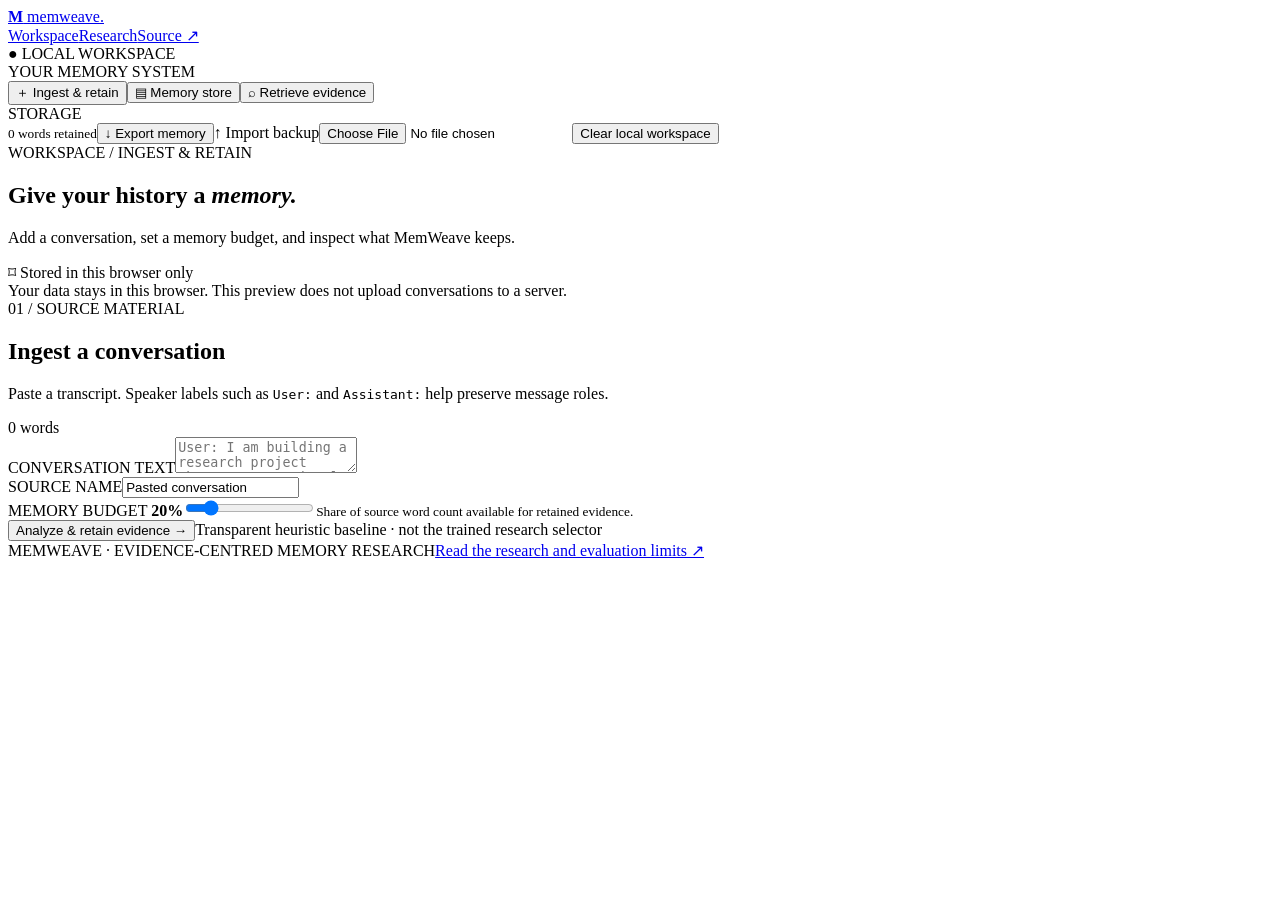
==== index.html @ 221408f8 "Publish MemWeave workspace at Pages repository root" ====
<!doctype html>
<html lang="en"><head><meta charset="utf-8"><meta name="viewport" content="width=device-width,initial-scale=1">
<meta name="theme-color" content="#090d18"><meta name="description" content="MemWeave — an evidence-centred conversational memory workspace.">
<title>MemWeave — Memory workspace</title><link rel="preconnect" href="https://fonts.googleapis.com"><link rel="preconnect" href="https://fonts.gstatic.com" crossorigin><link href="https://fonts.googleapis.com/css2?family=DM+Mono:wght@400;500&family=Manrope:wght@400;500;600;700;800&display=swap" rel="stylesheet"><link rel="stylesheet" href="./styles.css"></head>
<body class="workspace-page">
<header class="top"><a class="brand" href="./"><b>M</b> memweave<span>.</span></a><nav><a class="active" href="./">Workspace</a><a href="./research.html">Research</a><a href="https://github.com/tishaaaaaaaaa5-sketch/memweavee" target="_blank" rel="noreferrer">Source ↗</a></nav><span class="local-pill">● LOCAL WORKSPACE</span></header>
<main class="app-shell">
<aside class="app-sidebar"><div class="side-kicker">YOUR MEMORY SYSTEM</div><button class="side-tab active" data-view="ingest">＋ <span>Ingest & retain</span></button><button class="side-tab" data-view="memory">▤ <span>Memory store</span></button><button class="side-tab" data-view="retrieve">⌕ <span>Retrieve evidence</span></button><div class="side-bottom"><div class="side-kicker">STORAGE</div><div class="storage-meter"><div id="storage-fill"></div></div><small id="storage-label">0 words retained</small><button id="export-btn" class="side-action">↓ Export memory</button><label class="side-action import-label">↑ Import backup<input id="import-file" type="file" accept="application/json"></label><button id="clear-btn" class="side-action danger">Clear local workspace</button></div></aside>
<section class="app-main"><div class="app-heading"><div><div class="crumb" id="crumb">WORKSPACE / INGEST & RETAIN</div><h1 id="view-title">Give your history a <em>memory.</em></h1><p id="view-subtitle">Add a conversation, set a memory budget, and inspect what MemWeave keeps.</p></div><span class="privacy-tag">⌑ Stored in this browser only</span></div>
<div id="notice" class="notice" role="status">Your data stays in this browser. This preview does not upload conversations to a server.</div>
<section id="view-ingest" class="view">
<div class="panel ingest-panel"><div class="panel-title"><div><span class="step-label">01 / SOURCE MATERIAL</span><h2>Ingest a conversation</h2><p>Paste a transcript. Speaker labels such as <code>User:</code> and <code>Assistant:</code> help preserve message roles.</p></div><span class="count-chip" id="input-count">0 words</span></div>
<label class="field-label" for="conversation">CONVERSATION TEXT</label><textarea id="conversation" class="big-input" placeholder="User: I am building a research project about conversational memory.&#10;Assistant: We can retain key evidence under a fixed budget...&#10;User: Please remember that I prefer reproducible experiments."></textarea>
<div class="form-grid"><div><label class="field-label" for="source-name">SOURCE NAME</label><input id="source-name" class="text-input" value="Pasted conversation" maxlength="100"></div><div><label class="field-label" for="budget">MEMORY BUDGET <b id="budget-value">20%</b></label><input id="budget" type="range" min="5" max="100" step="5" value="20"><small class="field-hint">Share of source word count available for retained evidence.</small></div></div>
<div class="panel-actions"><button id="analyze-btn" class="btn primary">Analyze & retain evidence →</button><span class="muted-hint">Transparent heuristic baseline · not the trained research selector</span></div></div>
<div id="retention-result" class="panel result-panel" hidden><div class="panel-title"><div><span class="step-label">02 / RETENTION AUDIT</span><h2>What made it into memory?</h2><p>Review the selected evidence and why each item received its score.</p></div><span class="count-chip" id="retained-count"></span></div><div class="retention-summary" id="retention-summary"></div><div id="retained-items" class="evidence-list"></div><div class="panel-actions"><button id="save-btn" class="btn primary">Save to memory store</button><button id="discard-btn" class="btn secondary">Discard analysis</button></div></div>
</section>
<section id="view-memory" class="view" hidden><div class="panel"><div class="panel-title"><div><span class="step-label">MEMORY STORE</span><h2>Retained evidence</h2><p>Inspect, filter, and remove memory items stored in this browser.</p></div><span class="count-chip" id="memory-count">0 items</span></div><input id="memory-filter" class="text-input filter-input" placeholder="Filter memories by keyword…"><div id="memory-list" class="evidence-list"><div class="empty">No memories saved yet. Start by ingesting a conversation.</div></div></div></section>
<section id="view-retrieve" class="view" hidden><div class="panel"><div class="panel-title"><div><span class="step-label">RETRIEVAL / EVIDENCE SEARCH</span><h2>Ask your memory</h2><p>Search retained evidence and inspect the source snippets that match.</p></div><span class="count-chip">LEXICAL BASELINE</span></div><form id="search-form" class="search-row"><input id="query" class="text-input" placeholder="e.g. What reproducibility preferences did I mention?" required><button class="btn primary">Retrieve →</button></form><div id="retrieval-meta" class="retrieval-meta"></div><div id="matches" class="evidence-list"><div class="empty">Enter a question to retrieve relevant evidence from your saved memory.</div></div><p class="method-note">Scores represent query-term coverage with a small exact-phrase bonus. They are not calibrated confidence or answer accuracy. MemWeave returns evidence, not generated answers.</p></div></section>
<footer class="app-footer"><span>MEMWEAVE · EVIDENCE-CENTRED MEMORY RESEARCH</span><a href="./research.html">Read the research and evaluation limits ↗</a></footer>
</section></main><script src="./app.js" defer></script></body></html>
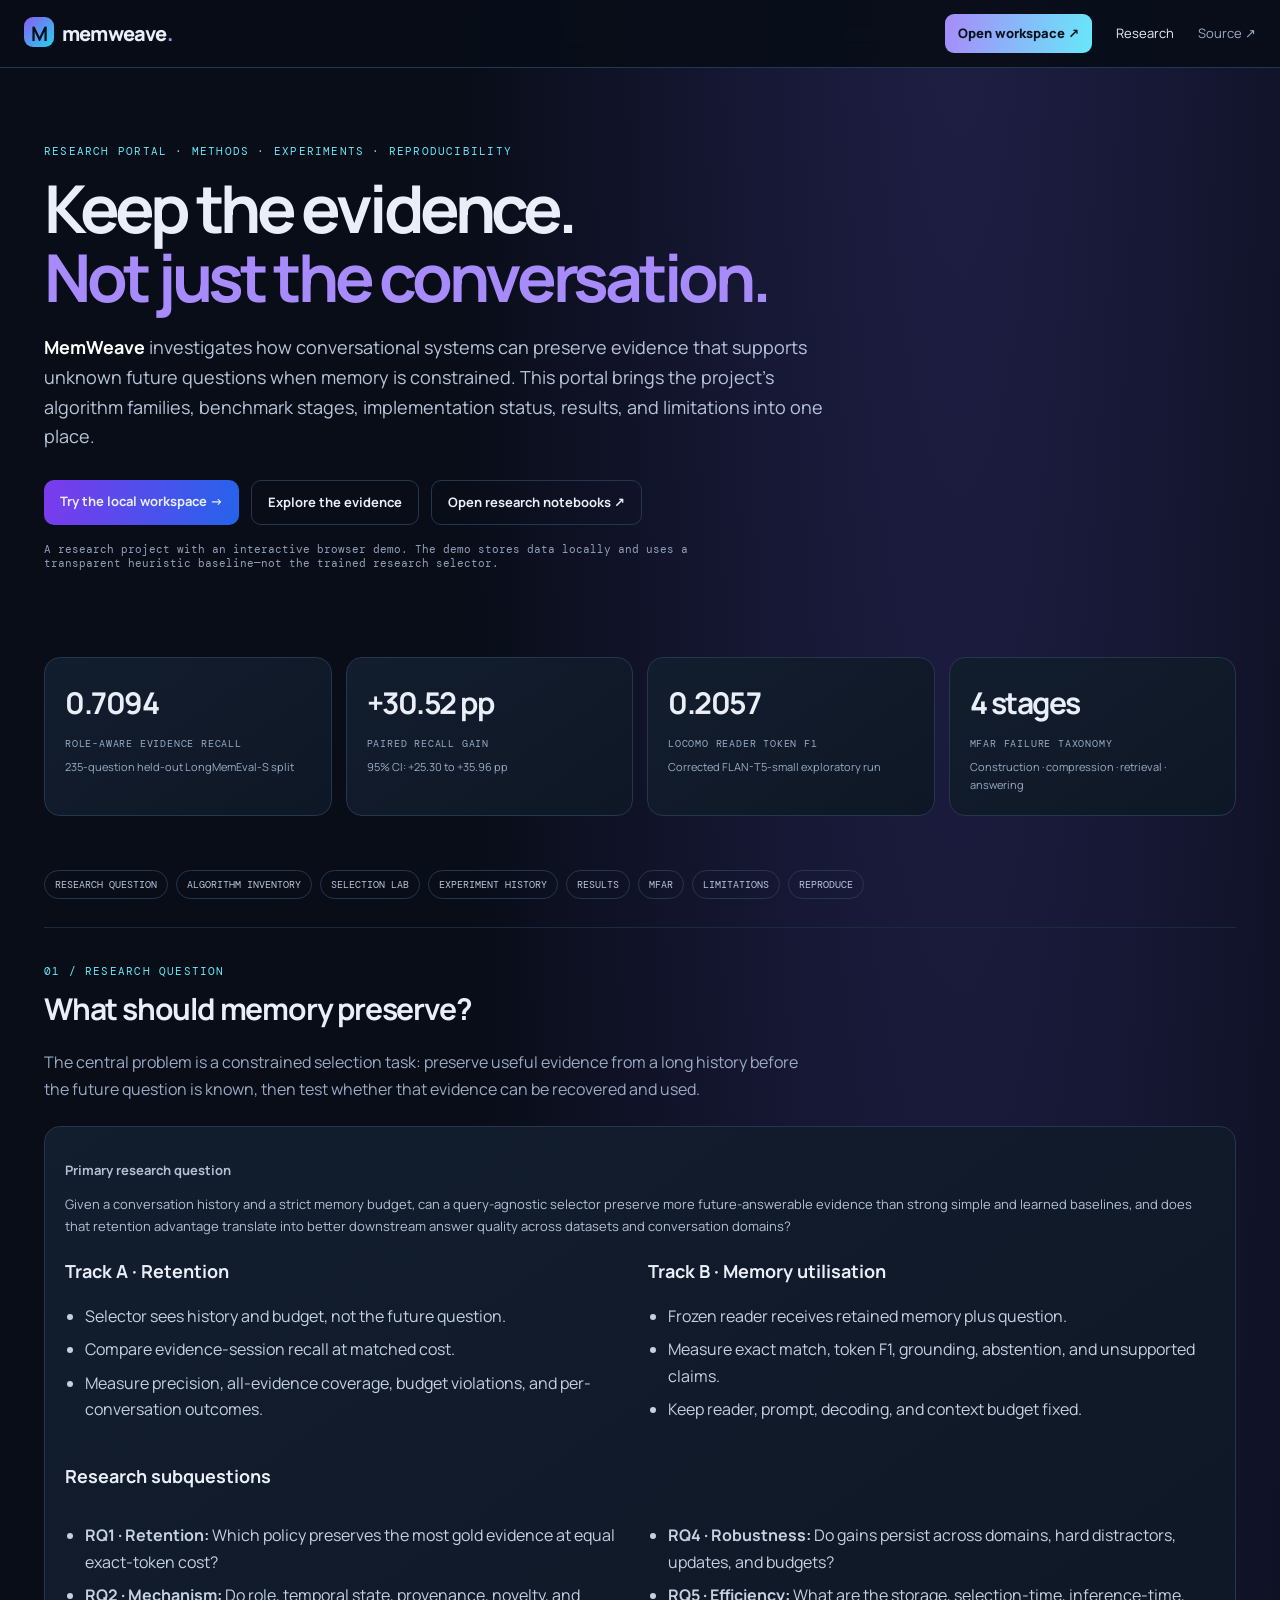
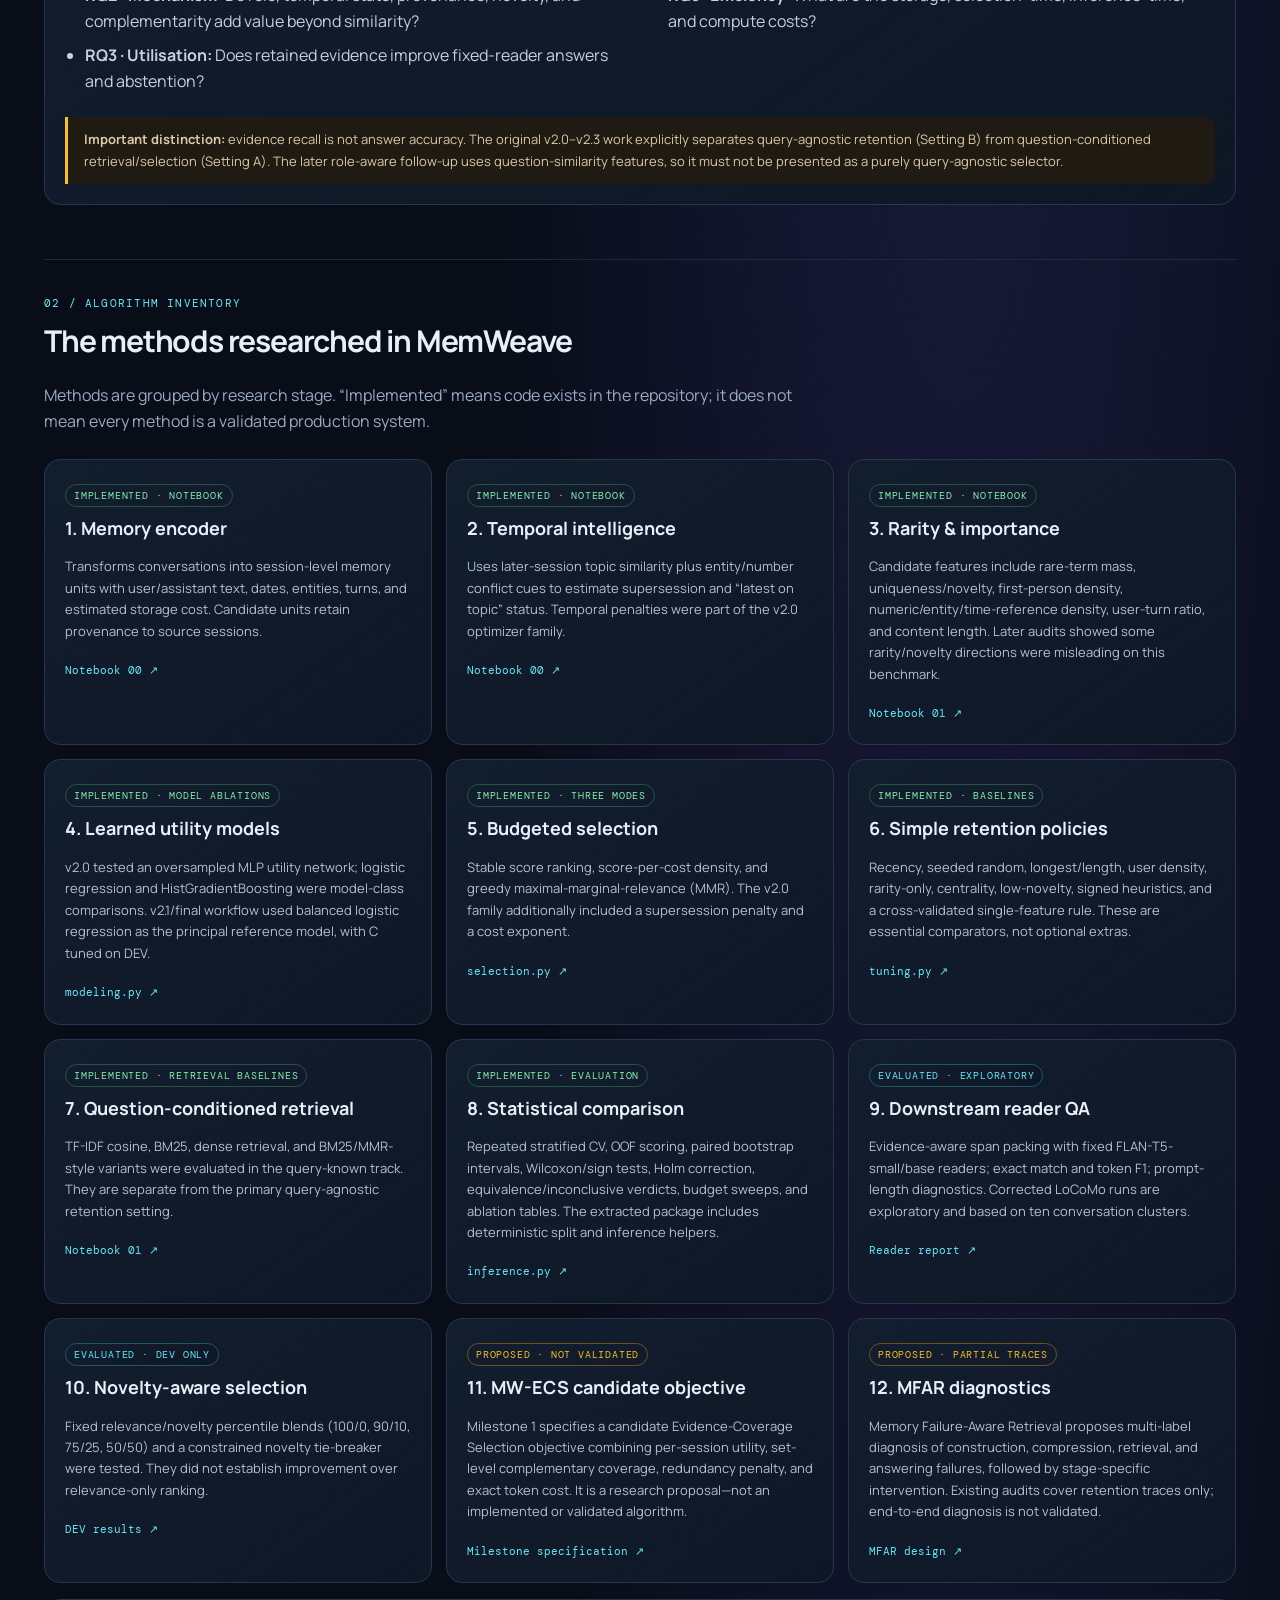
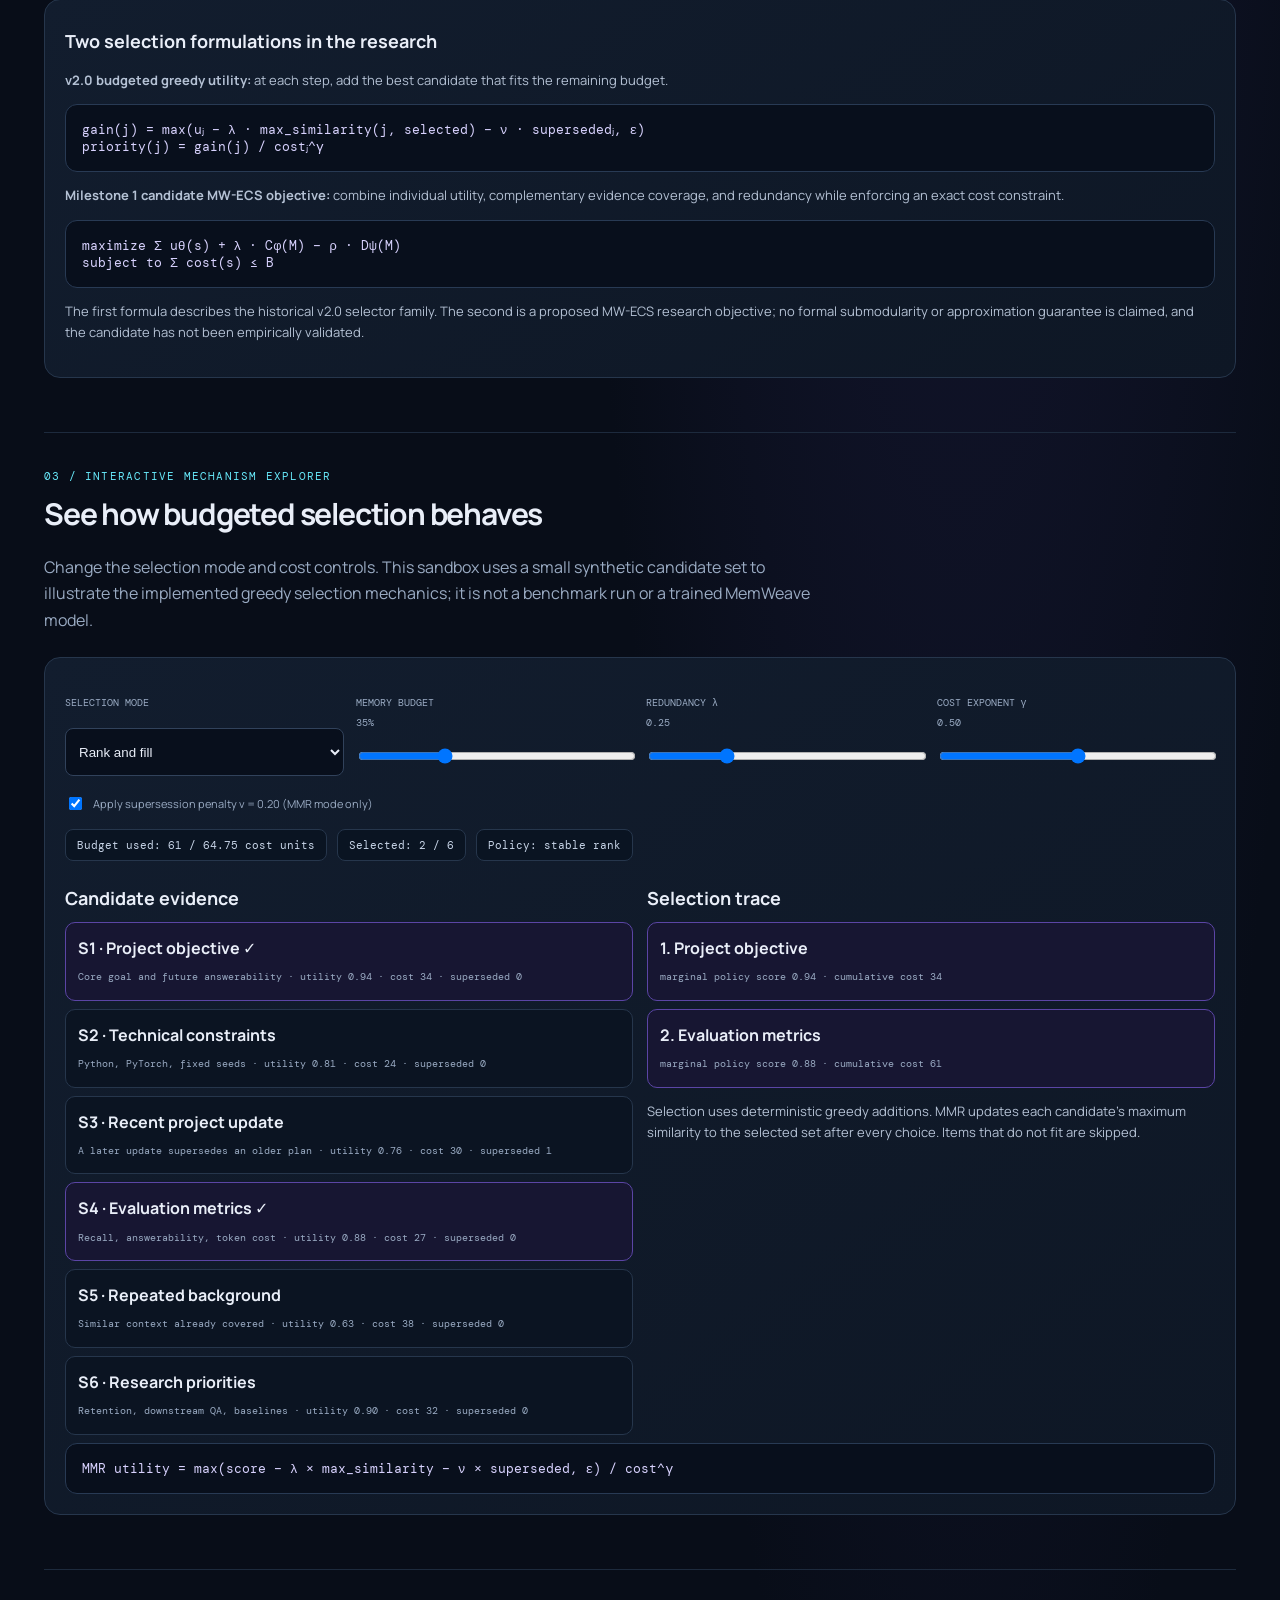
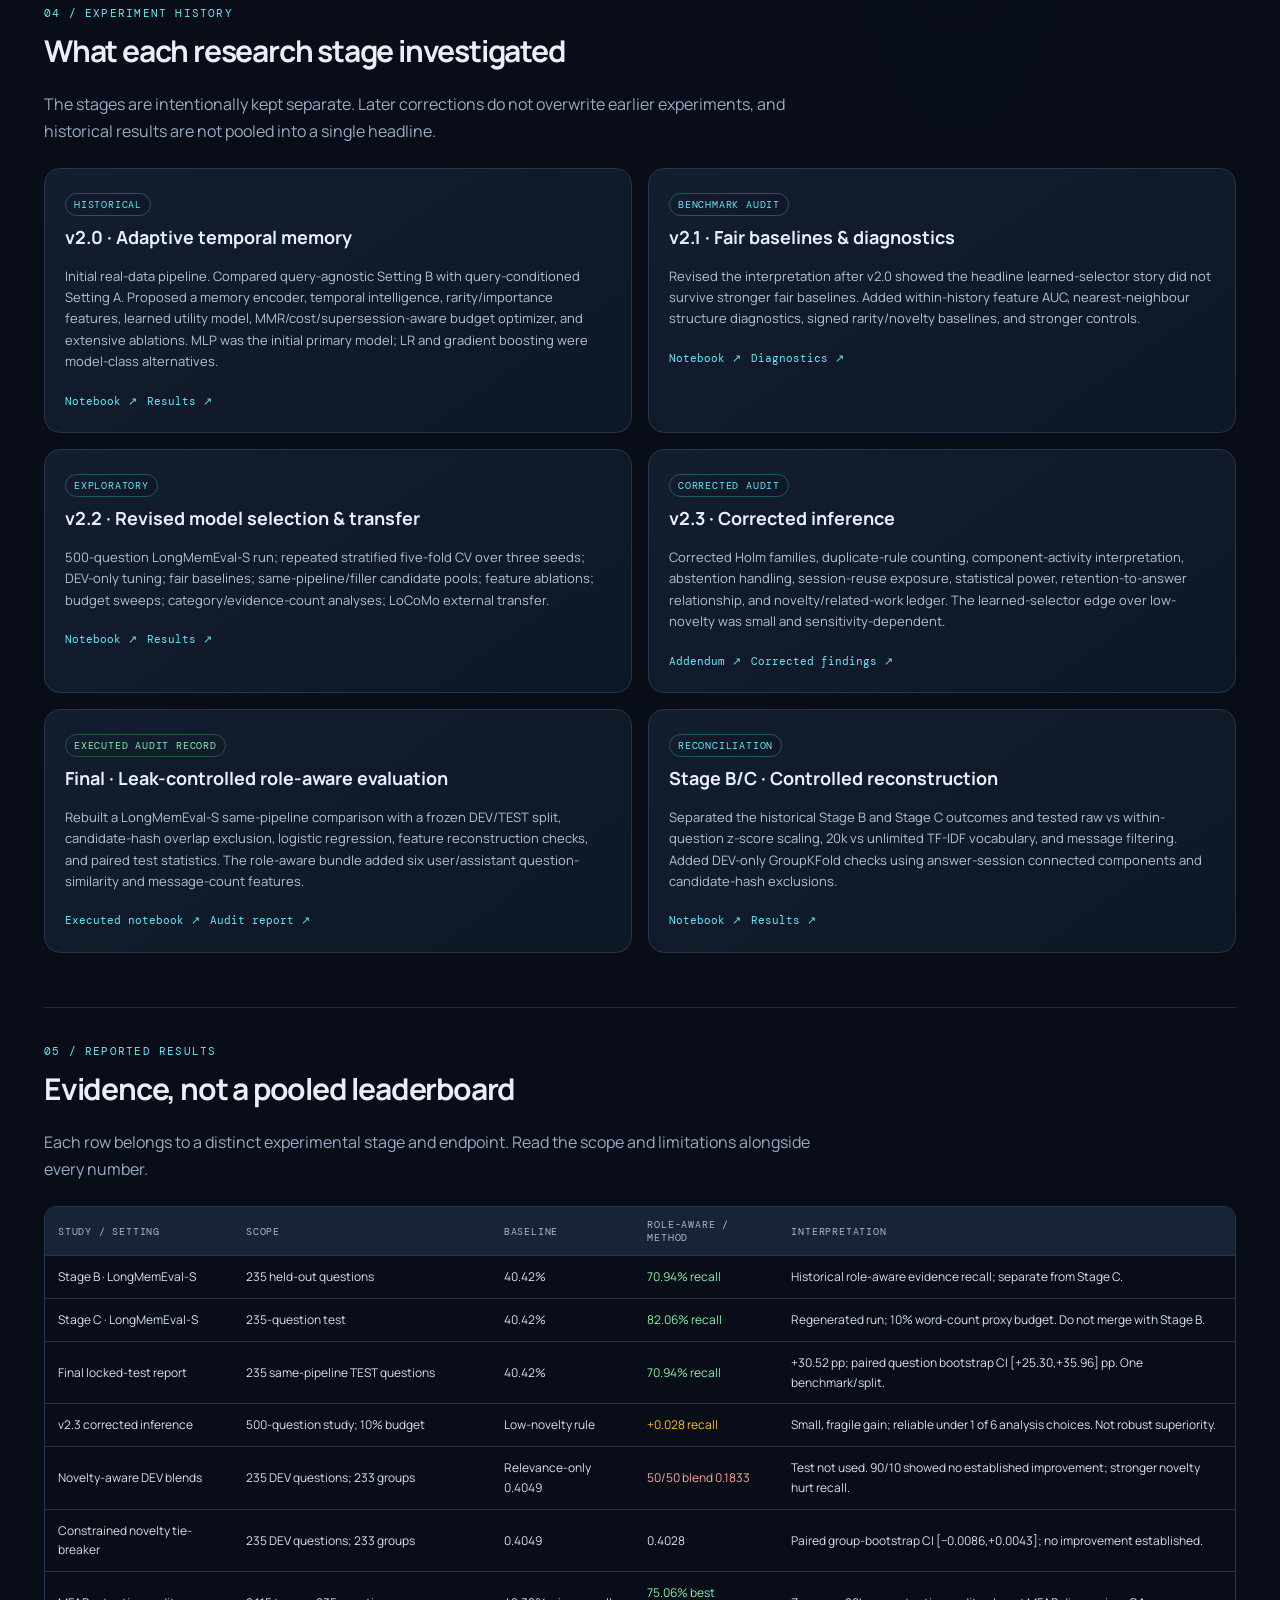
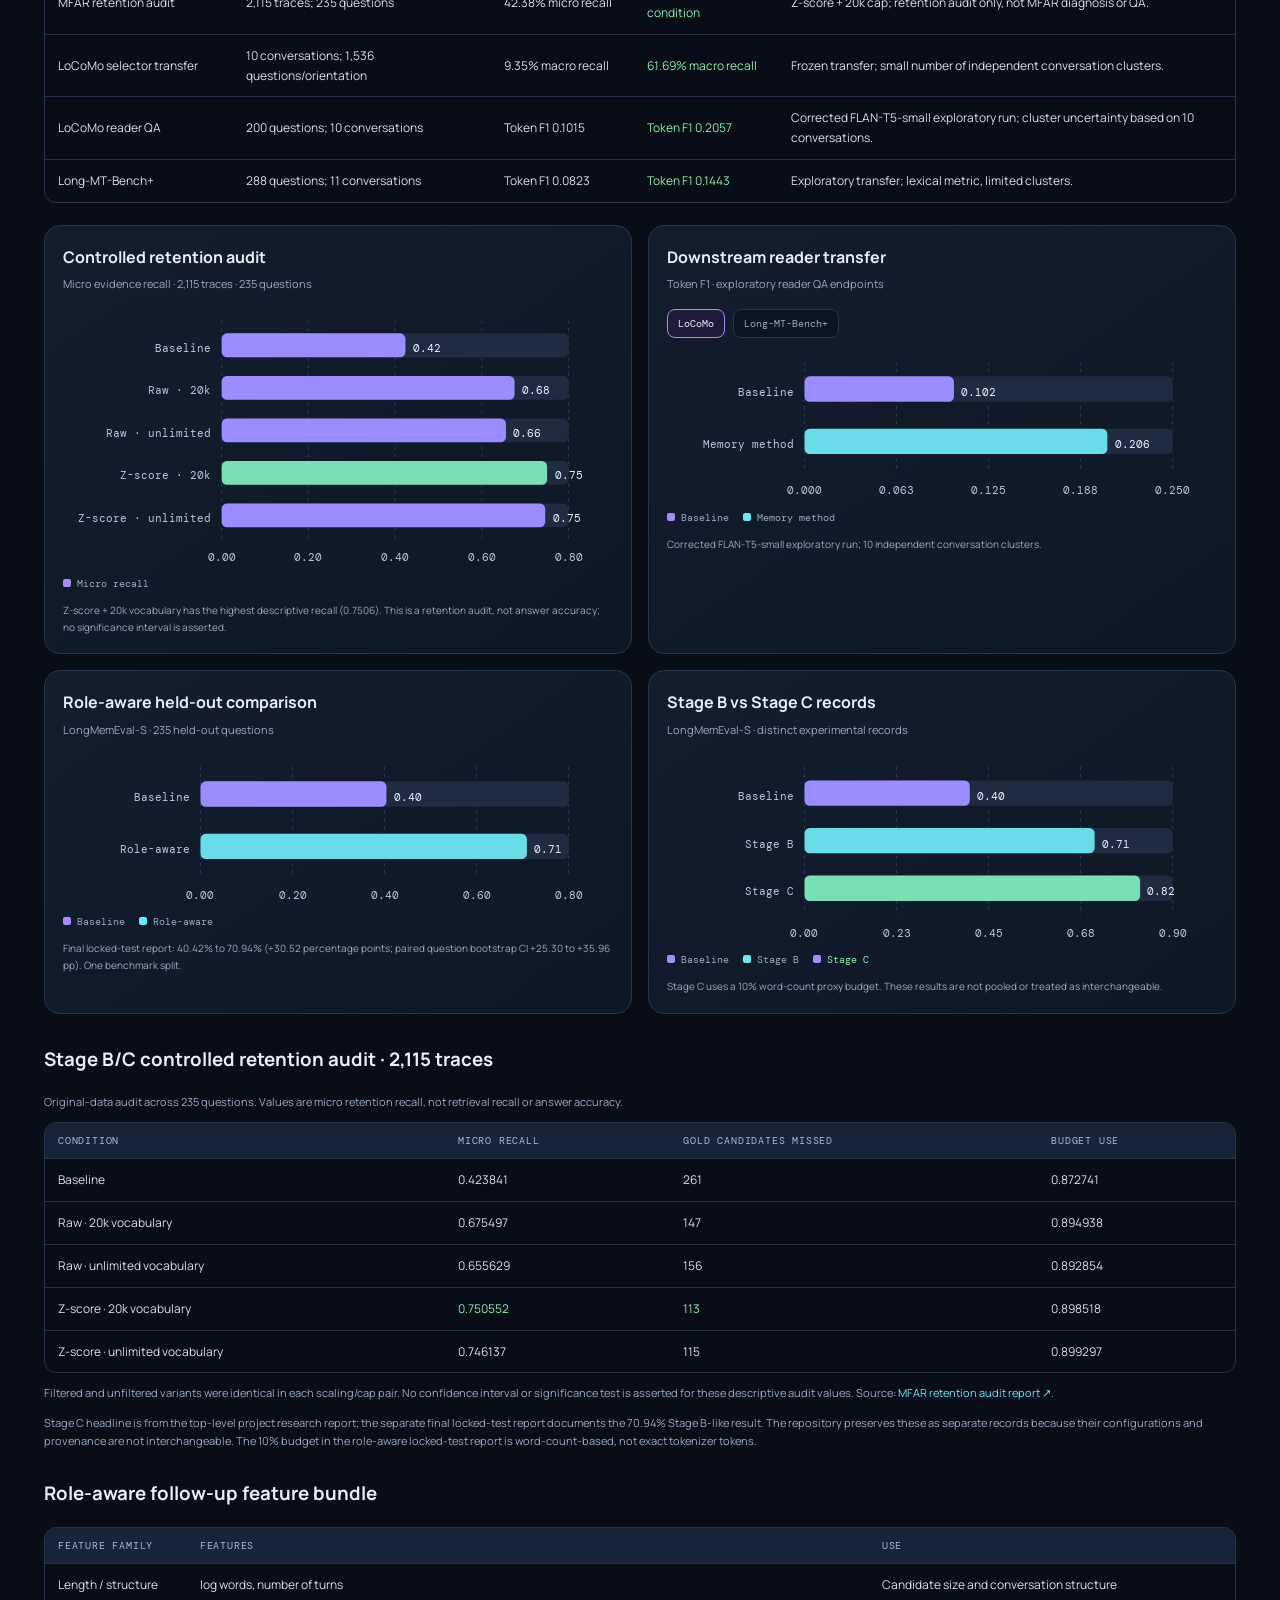
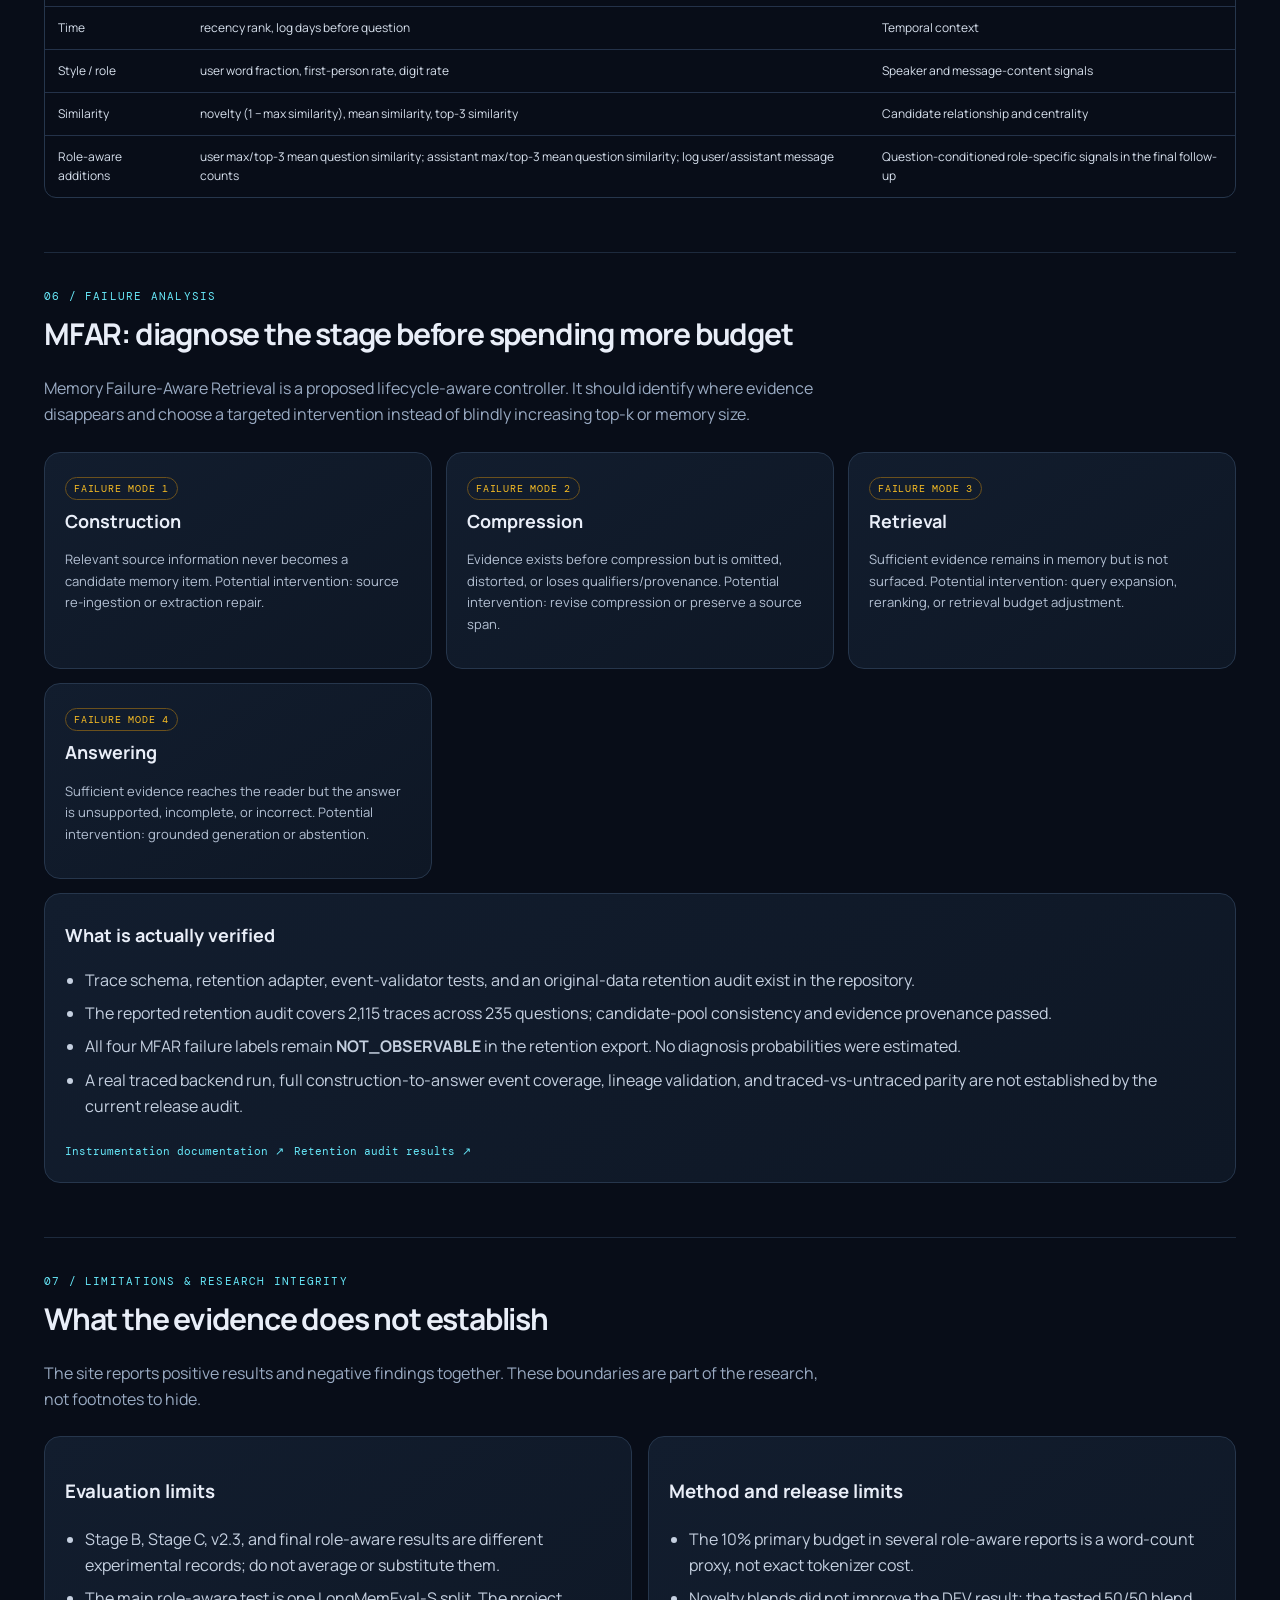
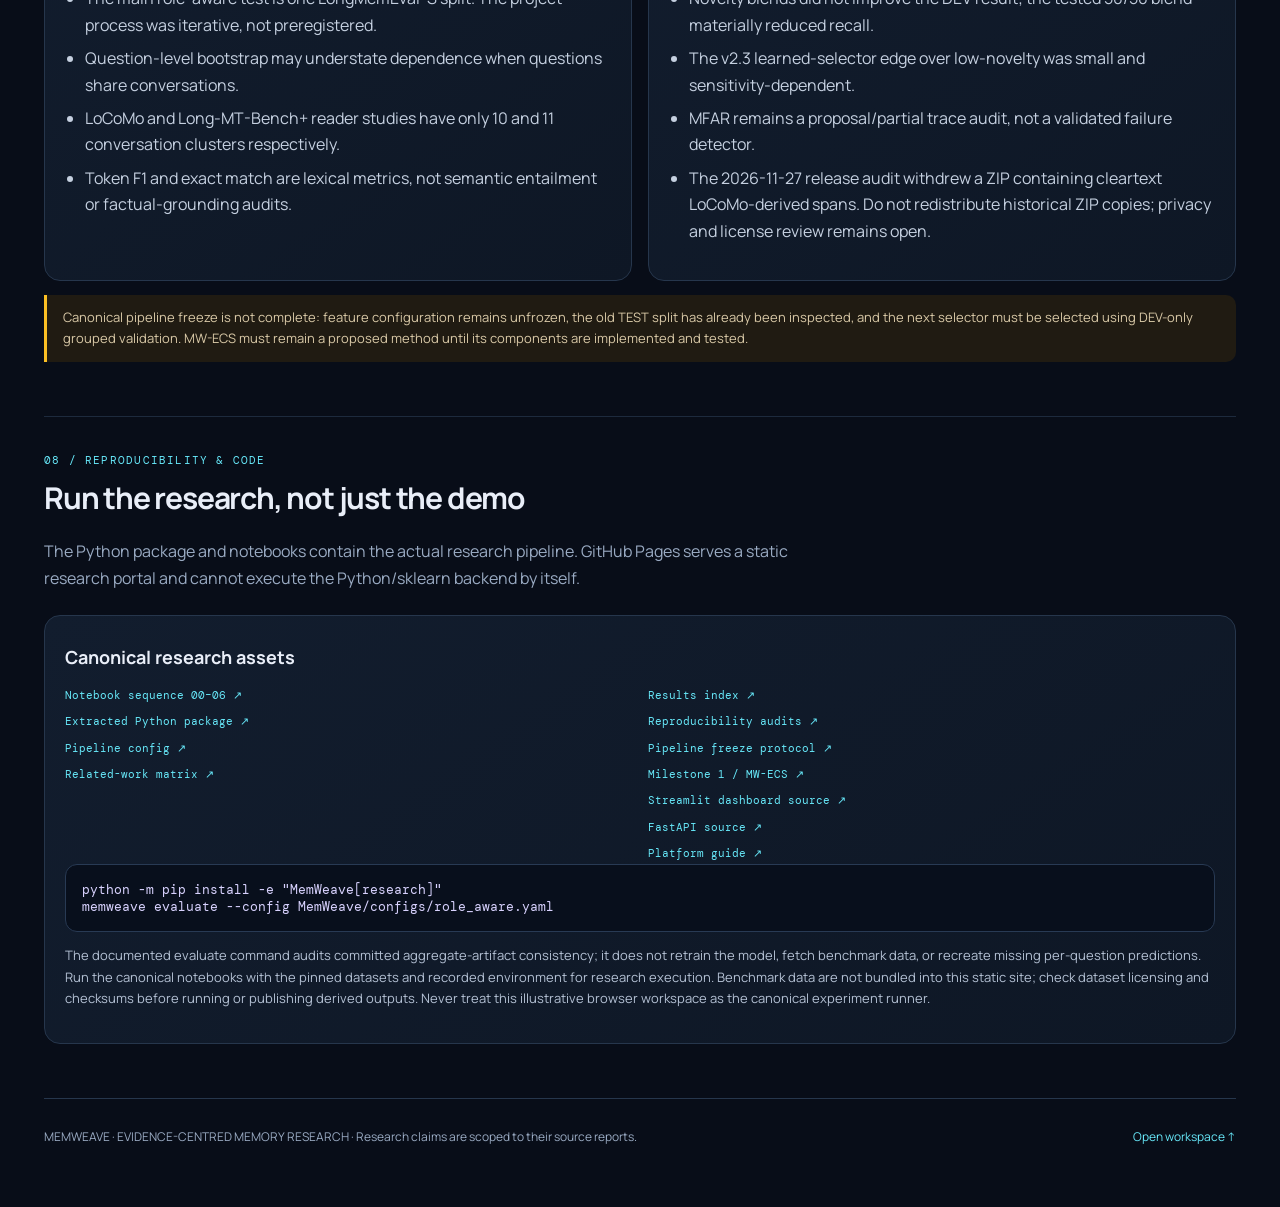
==== commit d95a4ae6: "Mirror static Pages site at repository root for branch publishing" ====
--- a/index.html
+++ b/index.html
@@ -1,21 +1,152 @@
 <!doctype html>
-<html lang="en"><head><meta charset="utf-8"><meta name="viewport" content="width=device-width,initial-scale=1">
-<meta name="theme-color" content="#090d18"><meta name="description" content="MemWeave — an evidence-centred conversational memory workspace.">
-<title>MemWeave — Memory workspace</title><link rel="preconnect" href="https://fonts.googleapis.com"><link rel="preconnect" href="https://fonts.gstatic.com" crossorigin><link href="https://fonts.googleapis.com/css2?family=DM+Mono:wght@400;500&family=Manrope:wght@400;500;600;700;800&display=swap" rel="stylesheet"><link rel="stylesheet" href="./styles.css"></head>
-<body class="workspace-page">
-<header class="top"><a class="brand" href="./"><b>M</b> memweave<span>.</span></a><nav><a class="active" href="./">Workspace</a><a href="./research.html">Research</a><a href="https://github.com/tishaaaaaaaaa5-sketch/memweavee" target="_blank" rel="noreferrer">Source ↗</a></nav><span class="local-pill">● LOCAL WORKSPACE</span></header>
-<main class="app-shell">
-<aside class="app-sidebar"><div class="side-kicker">YOUR MEMORY SYSTEM</div><button class="side-tab active" data-view="ingest">＋ <span>Ingest & retain</span></button><button class="side-tab" data-view="memory">▤ <span>Memory store</span></button><button class="side-tab" data-view="retrieve">⌕ <span>Retrieve evidence</span></button><div class="side-bottom"><div class="side-kicker">STORAGE</div><div class="storage-meter"><div id="storage-fill"></div></div><small id="storage-label">0 words retained</small><button id="export-btn" class="side-action">↓ Export memory</button><label class="side-action import-label">↑ Import backup<input id="import-file" type="file" accept="application/json"></label><button id="clear-btn" class="side-action danger">Clear local workspace</button></div></aside>
-<section class="app-main"><div class="app-heading"><div><div class="crumb" id="crumb">WORKSPACE / INGEST & RETAIN</div><h1 id="view-title">Give your history a <em>memory.</em></h1><p id="view-subtitle">Add a conversation, set a memory budget, and inspect what MemWeave keeps.</p></div><span class="privacy-tag">⌑ Stored in this browser only</span></div>
-<div id="notice" class="notice" role="status">Your data stays in this browser. This preview does not upload conversations to a server.</div>
-<section id="view-ingest" class="view">
-<div class="panel ingest-panel"><div class="panel-title"><div><span class="step-label">01 / SOURCE MATERIAL</span><h2>Ingest a conversation</h2><p>Paste a transcript. Speaker labels such as <code>User:</code> and <code>Assistant:</code> help preserve message roles.</p></div><span class="count-chip" id="input-count">0 words</span></div>
-<label class="field-label" for="conversation">CONVERSATION TEXT</label><textarea id="conversation" class="big-input" placeholder="User: I am building a research project about conversational memory.&#10;Assistant: We can retain key evidence under a fixed budget...&#10;User: Please remember that I prefer reproducible experiments."></textarea>
-<div class="form-grid"><div><label class="field-label" for="source-name">SOURCE NAME</label><input id="source-name" class="text-input" value="Pasted conversation" maxlength="100"></div><div><label class="field-label" for="budget">MEMORY BUDGET <b id="budget-value">20%</b></label><input id="budget" type="range" min="5" max="100" step="5" value="20"><small class="field-hint">Share of source word count available for retained evidence.</small></div></div>
-<div class="panel-actions"><button id="analyze-btn" class="btn primary">Analyze & retain evidence →</button><span class="muted-hint">Transparent heuristic baseline · not the trained research selector</span></div></div>
-<div id="retention-result" class="panel result-panel" hidden><div class="panel-title"><div><span class="step-label">02 / RETENTION AUDIT</span><h2>What made it into memory?</h2><p>Review the selected evidence and why each item received its score.</p></div><span class="count-chip" id="retained-count"></span></div><div class="retention-summary" id="retention-summary"></div><div id="retained-items" class="evidence-list"></div><div class="panel-actions"><button id="save-btn" class="btn primary">Save to memory store</button><button id="discard-btn" class="btn secondary">Discard analysis</button></div></div>
+<html lang="en">
+<head>
+<meta charset="utf-8"><meta name="viewport" content="width=device-width,initial-scale=1">
+<meta name="theme-color" content="#080d18">
+<meta name="description" content="MemWeave research portal: budget-constrained conversational memory retention, selection algorithms, benchmarks, audits and reproducibility.">
+<title>MemWeave — Research & Algorithms</title>
+<link rel="preconnect" href="https://fonts.googleapis.com"><link rel="preconnect" href="https://fonts.gstatic.com" crossorigin>
+<link href="https://fonts.googleapis.com/css2?family=DM+Mono:wght@400;500&family=Manrope:wght@400;500;600;700;800&display=swap" rel="stylesheet">
+<style>
+:root{--bg:#080d18;--panel:#101827;--panel2:#141f31;--line:#26364c;--text:#e9eef8;--muted:#9aabc3;--purple:#a78bfa;--cyan:#67e8f9;--green:#86efac;--amber:#fbbf24;--red:#fca5a5;--mono:"DM Mono",monospace;--sans:Manrope,system-ui,sans-serif}
+*{box-sizing:border-box}html{scroll-behavior:smooth}body{margin:0;background:radial-gradient(ellipse at 75% -10%,#22204b 0,transparent 38%),var(--bg);color:var(--text);font-family:var(--sans);line-height:1.65}
+a{color:var(--cyan);text-decoration:none}a:hover{text-decoration:underline}.top{height:68px;border-bottom:1px solid var(--line);display:flex;align-items:center;justify-content:space-between;padding:0 max(24px,calc((100vw - 1240px)/2));position:sticky;top:0;background:#080d18ed;backdrop-filter:blur(14px);z-index:5}.brand{color:var(--text);font-weight:800;letter-spacing:-.04em;font-size:20px}.brand b{display:inline-grid;place-items:center;width:30px;height:30px;border-radius:9px;background:linear-gradient(135deg,#8b5cf6,#22d3ee);color:#09111d;margin-right:8px}.brand span{color:var(--purple)}nav{display:flex;gap:24px;align-items:center;font-size:13px;color:var(--muted)}nav a{color:var(--muted)}nav a.active{color:var(--text)}nav .nav-cta{color:#08111e;background:linear-gradient(100deg,#a78bfa,#67e8f9);padding:9px 13px;border-radius:9px;font-weight:800}.hero-note{font:11px var(--mono)!important;color:#91a1ba!important;margin-top:17px!important;max-width:720px!important}.hero{max-width:1000px}.hero p{max-width:820px}.hero-actions .btn{transition:transform .18s ease,border-color .18s ease}.hero-actions .btn:hover{transform:translateY(-2px);text-decoration:none;border-color:#7c8ba8}.hero-actions .btn.primary:hover{filter:brightness(1.08)}.wrap{max-width:1240px;margin:auto;padding:0 24px}.hero{padding:76px 0 52px;max-width:920px}.eyebrow,.kicker,.tag{font:11px var(--mono);letter-spacing:.11em;text-transform:uppercase;color:var(--cyan)}h1{font-size:clamp(38px,6vw,66px);letter-spacing:-.065em;line-height:1.04;margin:16px 0 22px}.hero p{font-size:18px;color:#b8c5d8;max-width:790px}.hero strong{color:#fff}.hero-actions{display:flex;gap:12px;flex-wrap:wrap;margin-top:28px}.btn{border:1px solid var(--line);border-radius:10px;padding:11px 16px;color:var(--text);font-weight:700;font-size:13px;display:inline-block}.btn.primary{background:linear-gradient(100deg,#7c3aed,#2563eb);border:0}.grid{display:grid;grid-template-columns:repeat(4,1fr);gap:14px;margin:24px 0 54px}.stat,.panel,.method,.result,.audit{background:linear-gradient(145deg,#121d2e,#0e1725);border:1px solid var(--line);border-radius:16px;padding:20px}.stat strong{display:block;font-size:30px;letter-spacing:-.05em}.stat span{font:10px var(--mono);color:var(--muted);letter-spacing:.08em;text-transform:uppercase}.stat small{display:block;color:var(--muted);font-size:11px;margin-top:4px}.section{padding:36px 0 54px;border-top:1px solid #1d2a3d;scroll-margin-top:85px}.section-head{max-width:780px;margin-bottom:24px}.section h2{font-size:30px;letter-spacing:-.04em;margin:6px 0 8px}.section-head p,.muted{color:var(--muted)}.two{display:grid;grid-template-columns:1fr 1fr;gap:16px}.three{display:grid;grid-template-columns:repeat(3,1fr);gap:14px}.method h3,.panel h3{margin:7px 0;font-size:18px}.method p,.panel p{color:#b4c1d4;font-size:13px}.status{display:inline-block;font:10px var(--mono);letter-spacing:.08em;text-transform:uppercase;border-radius:99px;padding:4px 8px;border:1px solid var(--line);color:var(--muted)}.status.done{color:var(--green);border-color:#27543e}.status.proposed{color:var(--amber);border-color:#6b511d}.status.audit{color:var(--cyan);border-color:#205767}.list{padding-left:20px;color:#c5d0e0}.list li{margin:7px 0}.formula{padding:16px;background:#080f1c;border:1px solid #283a54;border-radius:12px;font:13px var(--mono);color:#d8d2fe;overflow-x:auto}.table-wrap{overflow:auto;border:1px solid var(--line);border-radius:12px}table{width:100%;border-collapse:collapse;min-width:640px;font-size:12px}th,td{padding:11px 13px;text-align:left;border-bottom:1px solid #243249}th{background:#172338;color:#a9b9d0;font:10px var(--mono);text-transform:uppercase;letter-spacing:.08em}td{color:#d7e0ed}tr:last-child td{border-bottom:0}.good{color:var(--green)}.warn{color:var(--amber)}.bad{color:var(--red)}.small{font-size:11px;color:var(--muted)}.code-link{font:11px var(--mono);display:inline-block;margin:4px 10px 4px 0}.sim-controls{display:grid;grid-template-columns:repeat(4,1fr);gap:12px;margin:18px 0}.sim-controls label{font:10px var(--mono);color:var(--muted);display:grid;gap:7px}.sim-controls select,.sim-controls input{width:100%;background:#080f1c;color:var(--text);border:1px solid #31425b;border-radius:8px;padding:9px}.sim-results{display:grid;grid-template-columns:1fr 1fr;gap:14px}.candidate{padding:12px;border:1px solid var(--line);border-radius:10px;margin:8px 0;background:#0b1422}.candidate strong{display:block}.candidate small{color:var(--muted);font:10px var(--mono)}.candidate.selected{border-color:#5b45a5;background:#171632}.meter{height:7px;background:#26354b;border-radius:10px;overflow:hidden}.meter i{display:block;height:100%;background:linear-gradient(90deg,#8b5cf6,#22d3ee)}.foot{padding:28px 0 60px;border-top:1px solid var(--line);color:var(--muted);font-size:12px}.navchips{display:flex;flex-wrap:wrap;gap:8px;margin:10px 0 28px}.navchips a{font:10px var(--mono);padding:7px 10px;border:1px solid var(--line);border-radius:99px;color:#b8c6da}.callout{border-left:3px solid var(--amber);padding:12px 16px;background:#201b12;border-radius:0 10px 10px 0;color:#d9c9a7;font-size:13px}.metricline{display:flex;gap:10px;flex-wrap:wrap}.metricline span{background:#0a1422;border:1px solid var(--line);padding:8px 11px;border-radius:8px;font:11px var(--mono);color:#c8d5e8}
+@media(max-width:900px){.grid{grid-template-columns:repeat(2,1fr)}.three{grid-template-columns:1fr 1fr}.two{grid-template-columns:1fr}.sim-controls{grid-template-columns:1fr 1fr}}@media(max-width:600px){.top{padding:0 14px}.top nav{gap:10px;font-size:11px}.wrap{padding:0 16px}.hero{padding-top:48px}.grid,.three,.sim-results,.sim-controls{grid-template-columns:1fr}.stat strong{font-size:25px}}
+.results-visuals{display:grid;grid-template-columns:repeat(2,minmax(0,1fr));gap:16px;margin:22px 0 30px}.viz-card{background:linear-gradient(145deg,#121d2e,#0e1725);border:1px solid var(--line);border-radius:16px;padding:18px;min-width:0}.viz-card h3{margin:0 0 5px;font-size:16px}.viz-card .viz-sub{font-size:11px;color:var(--muted);margin:0 0 16px}.viz-card svg{width:100%;height:auto;display:block;overflow:visible}.viz-card .viz-note{font-size:10px;color:var(--muted);margin:12px 0 0}.viz-legend{display:flex;gap:14px;flex-wrap:wrap;font:10px var(--mono);color:var(--muted);margin-top:10px}.viz-legend span:before{content:"";display:inline-block;width:8px;height:8px;border-radius:2px;background:var(--purple);margin-right:6px}.viz-legend span.alt:before{background:var(--cyan)}.viz-controls{display:flex;gap:8px;flex-wrap:wrap;margin:12px 0}.viz-controls button{background:#0a1422;border:1px solid var(--line);color:var(--muted);border-radius:8px;padding:7px 10px;font:10px var(--mono);cursor:pointer}.viz-controls button[aria-pressed="true"]{color:var(--text);border-color:var(--purple);background:#201b3a}.viz-caption{display:flex;justify-content:space-between;gap:10px;font:10px var(--mono);color:var(--muted);margin-top:10px}.viz-bar-label{font:10px var(--mono);fill:#b9c7dc}.viz-value{font:10px var(--mono);fill:#eef3ff}.viz-gridline{stroke:#293951;stroke-width:1;stroke-dasharray:3 4}.viz-bar-a{fill:#9b8cff}.viz-bar-b{fill:#68dce9}.viz-bar-c{fill:#79dfb5}@media(max-width:760px){.results-visuals{grid-template-columns:1fr}.viz-card{padding:14px}}</style>
+</head>
+<body>
+<header class="top"><a class="brand" href="./" aria-label="MemWeave home"><b>M</b>memweave<span>.</span></a><nav><a class="nav-cta" href="./workspace.html">Open workspace ↗</a><a class="active" href="#question">Research</a><a href="https://github.com/tishaaaaaaaaa5-sketch/memweavee" target="_blank" rel="noreferrer">Source ↗</a></nav></header>
+<main class="wrap">
+<section class="hero">
+<div class="eyebrow">RESEARCH PORTAL · METHODS · EXPERIMENTS · REPRODUCIBILITY</div>
+<h1>Keep the evidence.<br><span style="color:var(--purple)">Not just the conversation.</span></h1>
+<p><strong>MemWeave</strong> investigates how conversational systems can preserve evidence that supports unknown future questions when memory is constrained. This portal brings the project's algorithm families, benchmark stages, implementation status, results, and limitations into one place.</p>
+<div class="hero-actions"><a class="btn primary" href="./workspace.html">Try the local workspace →</a><a class="btn" href="#results">Explore the evidence</a><a class="btn" href="https://github.com/tishaaaaaaaaa5-sketch/memweavee/tree/main/MemWeave/notebooks" target="_blank" rel="noreferrer">Open research notebooks ↗</a></div><p class="hero-note">A research project with an interactive browser demo. The demo stores data locally and uses a transparent heuristic baseline—not the trained research selector.</p>
 </section>
-<section id="view-memory" class="view" hidden><div class="panel"><div class="panel-title"><div><span class="step-label">MEMORY STORE</span><h2>Retained evidence</h2><p>Inspect, filter, and remove memory items stored in this browser.</p></div><span class="count-chip" id="memory-count">0 items</span></div><input id="memory-filter" class="text-input filter-input" placeholder="Filter memories by keyword…"><div id="memory-list" class="evidence-list"><div class="empty">No memories saved yet. Start by ingesting a conversation.</div></div></div></section>
-<section id="view-retrieve" class="view" hidden><div class="panel"><div class="panel-title"><div><span class="step-label">RETRIEVAL / EVIDENCE SEARCH</span><h2>Ask your memory</h2><p>Search retained evidence and inspect the source snippets that match.</p></div><span class="count-chip">LEXICAL BASELINE</span></div><form id="search-form" class="search-row"><input id="query" class="text-input" placeholder="e.g. What reproducibility preferences did I mention?" required><button class="btn primary">Retrieve →</button></form><div id="retrieval-meta" class="retrieval-meta"></div><div id="matches" class="evidence-list"><div class="empty">Enter a question to retrieve relevant evidence from your saved memory.</div></div><p class="method-note">Scores represent query-term coverage with a small exact-phrase bonus. They are not calibrated confidence or answer accuracy. MemWeave returns evidence, not generated answers.</p></div></section>
-<footer class="app-footer"><span>MEMWEAVE · EVIDENCE-CENTRED MEMORY RESEARCH</span><a href="./research.html">Read the research and evaluation limits ↗</a></footer>
-</section></main><script src="./app.js" defer></script></body></html>+<div class="grid">
+<div class="stat"><strong>0.7094</strong><span>Role-aware evidence recall</span><small>235-question held-out LongMemEval-S split</small></div>
+<div class="stat"><strong>+30.52 pp</strong><span>Paired recall gain</span><small>95% CI: +25.30 to +35.96 pp</small></div>
+<div class="stat"><strong>0.2057</strong><span>LoCoMo reader token F1</span><small>Corrected FLAN-T5-small exploratory run</small></div>
+<div class="stat"><strong>4 stages</strong><span>MFAR failure taxonomy</span><small>Construction · compression · retrieval · answering</small></div>
+</div>
+<div class="navchips"><a href="#question">RESEARCH QUESTION</a><a href="#algorithms">ALGORITHM INVENTORY</a><a href="#simulator">SELECTION LAB</a><a href="#experiments">EXPERIMENT HISTORY</a><a href="#results">RESULTS</a><a href="#mfar">MFAR</a><a href="#limits">LIMITATIONS</a><a href="#reproduce">REPRODUCE</a></div>
+
+<section id="question" class="section">
+<div class="section-head"><div class="kicker">01 / RESEARCH QUESTION</div><h2>What should memory preserve?</h2><p>The central problem is a constrained selection task: preserve useful evidence from a long history before the future question is known, then test whether that evidence can be recovered and used.</p></div>
+<div class="panel"><p><strong>Primary research question</strong></p><p>Given a conversation history and a strict memory budget, can a query-agnostic selector preserve more future-answerable evidence than strong simple and learned baselines, and does that retention advantage translate into better downstream answer quality across datasets and conversation domains?</p>
+<div class="two"><div><h3>Track A · Retention</h3><ul class="list"><li>Selector sees history and budget, not the future question.</li><li>Compare evidence-session recall at matched cost.</li><li>Measure precision, all-evidence coverage, budget violations, and per-conversation outcomes.</li></ul></div><div><h3>Track B · Memory utilisation</h3><ul class="list"><li>Frozen reader receives retained memory plus question.</li><li>Measure exact match, token F1, grounding, abstention, and unsupported claims.</li><li>Keep reader, prompt, decoding, and context budget fixed.</li></ul></div></div>
+<h3 style="margin-top:24px">Research subquestions</h3><div class="two"><ul class="list"><li><strong>RQ1 · Retention:</strong> Which policy preserves the most gold evidence at equal exact-token cost?</li><li><strong>RQ2 · Mechanism:</strong> Do role, temporal state, provenance, novelty, and complementarity add value beyond similarity?</li><li><strong>RQ3 · Utilisation:</strong> Does retained evidence improve fixed-reader answers and abstention?</li></ul><ul class="list"><li><strong>RQ4 · Robustness:</strong> Do gains persist across domains, hard distractors, updates, and budgets?</li><li><strong>RQ5 · Efficiency:</strong> What are the storage, selection-time, inference-time, and compute costs?</li></ul></div><div class="callout"><strong>Important distinction:</strong> evidence recall is not answer accuracy. The original v2.0–v2.3 work explicitly separates query-agnostic retention (Setting B) from question-conditioned retrieval/selection (Setting A). The later role-aware follow-up uses question-similarity features, so it must not be presented as a purely query-agnostic selector.</div></div>
+</section>
+
+<section id="algorithms" class="section">
+<div class="section-head"><div class="kicker">02 / ALGORITHM INVENTORY</div><h2>The methods researched in MemWeave</h2><p>Methods are grouped by research stage. “Implemented” means code exists in the repository; it does not mean every method is a validated production system.</p></div>
+<div class="three">
+<article class="method"><span class="status done">Implemented · notebook</span><h3>1. Memory encoder</h3><p>Transforms conversations into session-level memory units with user/assistant text, dates, entities, turns, and estimated storage cost. Candidate units retain provenance to source sessions.</p><a class="code-link" href="https://github.com/tishaaaaaaaaa5-sketch/memweavee/blob/main/MemWeave/notebooks/00_MemWeave_2_0.ipynb">Notebook 00 ↗</a></article>
+<article class="method"><span class="status done">Implemented · notebook</span><h3>2. Temporal intelligence</h3><p>Uses later-session topic similarity plus entity/number conflict cues to estimate supersession and “latest on topic” status. Temporal penalties were part of the v2.0 optimizer family.</p><a class="code-link" href="https://github.com/tishaaaaaaaaa5-sketch/memweavee/blob/main/MemWeave/notebooks/00_MemWeave_2_0.ipynb">Notebook 00 ↗</a></article>
+<article class="method"><span class="status done">Implemented · notebook</span><h3>3. Rarity & importance</h3><p>Candidate features include rare-term mass, uniqueness/novelty, first-person density, numeric/entity/time-reference density, user-turn ratio, and content length. Later audits showed some rarity/novelty directions were misleading on this benchmark.</p><a class="code-link" href="https://github.com/tishaaaaaaaaa5-sketch/memweavee/blob/main/MemWeave/notebooks/01_MemWeave_2_1.ipynb">Notebook 01 ↗</a></article>
+<article class="method"><span class="status done">Implemented · model ablations</span><h3>4. Learned utility models</h3><p>v2.0 tested an oversampled MLP utility network; logistic regression and HistGradientBoosting were model-class comparisons. v2.1/final workflow used balanced logistic regression as the principal reference model, with C tuned on DEV.</p><a class="code-link" href="https://github.com/tishaaaaaaaaa5-sketch/memweavee/blob/main/MemWeave/src/memweave/modeling.py">modeling.py ↗</a></article>
+<article class="method"><span class="status done">Implemented · three modes</span><h3>5. Budgeted selection</h3><p>Stable score ranking, score-per-cost density, and greedy maximal-marginal-relevance (MMR). The v2.0 family additionally included a supersession penalty and a cost exponent.</p><a class="code-link" href="https://github.com/tishaaaaaaaaa5-sketch/memweavee/blob/main/MemWeave/src/memweave/selection.py">selection.py ↗</a></article>
+<article class="method"><span class="status done">Implemented · baselines</span><h3>6. Simple retention policies</h3><p>Recency, seeded random, longest/length, user density, rarity-only, centrality, low-novelty, signed heuristics, and a cross-validated single-feature rule. These are essential comparators, not optional extras.</p><a class="code-link" href="https://github.com/tishaaaaaaaaa5-sketch/memweavee/blob/main/MemWeave/src/memweave/tuning.py">tuning.py ↗</a></article>
+<article class="method"><span class="status done">Implemented · retrieval baselines</span><h3>7. Question-conditioned retrieval</h3><p>TF-IDF cosine, BM25, dense retrieval, and BM25/MMR-style variants were evaluated in the query-known track. They are separate from the primary query-agnostic retention setting.</p><a class="code-link" href="https://github.com/tishaaaaaaaaa5-sketch/memweavee/blob/main/MemWeave/notebooks/01_MemWeave_2_1.ipynb">Notebook 01 ↗</a></article>
+<article class="method"><span class="status done">Implemented · evaluation</span><h3>8. Statistical comparison</h3><p>Repeated stratified CV, OOF scoring, paired bootstrap intervals, Wilcoxon/sign tests, Holm correction, equivalence/inconclusive verdicts, budget sweeps, and ablation tables. The extracted package includes deterministic split and inference helpers.</p><a class="code-link" href="https://github.com/tishaaaaaaaaa5-sketch/memweavee/blob/main/MemWeave/src/memweave/inference.py">inference.py ↗</a></article>
+<article class="method"><span class="status audit">Evaluated · exploratory</span><h3>9. Downstream reader QA</h3><p>Evidence-aware span packing with fixed FLAN-T5-small/base readers; exact match and token F1; prompt-length diagnostics. Corrected LoCoMo runs are exploratory and based on ten conversation clusters.</p><a class="code-link" href="https://github.com/tishaaaaaaaaa5-sketch/memweavee/blob/main/MemWeave/results/followup_2026/LOCOMO_END_TO_END_READER_QA_INITIAL_RESULTS.md">Reader report ↗</a></article>
+<article class="method"><span class="status audit">Evaluated · DEV only</span><h3>10. Novelty-aware selection</h3><p>Fixed relevance/novelty percentile blends (100/0, 90/10, 75/25, 50/50) and a constrained novelty tie-breaker were tested. They did not establish improvement over relevance-only ranking.</p><a class="code-link" href="https://github.com/tishaaaaaaaaa5-sketch/memweavee/blob/main/MemWeave/results/stage_bc_reconciliation/NOVELTY_AWARE_DEV_EXPERIMENT.md">DEV results ↗</a></article>
+<article class="method"><span class="status proposed">Proposed · not validated</span><h3>11. MW-ECS candidate objective</h3><p>Milestone 1 specifies a candidate Evidence-Coverage Selection objective combining per-session utility, set-level complementary coverage, redundancy penalty, and exact token cost. It is a research proposal—not an implemented or validated algorithm.</p><a class="code-link" href="https://github.com/tishaaaaaaaaa5-sketch/memweavee/blob/main/MemWeave/docs/RESEARCH_MILESTONE_1.md">Milestone specification ↗</a></article>
+<article class="method"><span class="status proposed">Proposed · partial traces</span><h3>12. MFAR diagnostics</h3><p>Memory Failure-Aware Retrieval proposes multi-label diagnosis of construction, compression, retrieval, and answering failures, followed by stage-specific intervention. Existing audits cover retention traces only; end-to-end diagnosis is not validated.</p><a class="code-link" href="https://github.com/tishaaaaaaaaa5-sketch/memweavee/blob/main/MemWeave/docs/research/MFAR_ALGORITHM_DESIGN.md">MFAR design ↗</a></article>
+</div><div class="panel" style="margin-top:16px"><h3>Two selection formulations in the research</h3><p><strong>v2.0 budgeted greedy utility:</strong> at each step, add the best candidate that fits the remaining budget.</p><div class="formula">gain(j) = max(uⱼ − λ · max_similarity(j, selected) − ν · supersededⱼ, ε)<br>priority(j) = gain(j) / costⱼ^γ</div><p><strong>Milestone 1 candidate MW-ECS objective:</strong> combine individual utility, complementary evidence coverage, and redundancy while enforcing an exact cost constraint.</p><div class="formula">maximize Σ uθ(s) + λ · Cφ(M) − ρ · Dψ(M)<br>subject to Σ cost(s) ≤ B</div><p class="small">The first formula describes the historical v2.0 selector family. The second is a proposed MW-ECS research objective; no formal submodularity or approximation guarantee is claimed, and the candidate has not been empirically validated.</p></div>
+</section>
+
+<section id="simulator" class="section">
+<div class="section-head"><div class="kicker">03 / INTERACTIVE MECHANISM EXPLORER</div><h2>See how budgeted selection behaves</h2><p>Change the selection mode and cost controls. This sandbox uses a small synthetic candidate set to illustrate the implemented greedy selection mechanics; it is not a benchmark run or a trained MemWeave model.</p></div>
+<div class="panel">
+<div class="sim-controls">
+<label>SELECTION MODE<select id="mode"><option value="rank">Rank and fill</option><option value="density">Score / cost density</option><option value="mmr">MMR + temporal penalty</option></select></label>
+<label>MEMORY BUDGET <span id="budget-label">35%</span><input id="budget" type="range" min="15" max="85" step="5" value="35"></label>
+<label>REDUNDANCY λ <span id="lambda-label">0.25</span><input id="lambda" type="range" min="0" max="1" step=".05" value=".25"></label>
+<label>COST EXPONENT γ <span id="gamma-label">0.50</span><input id="gamma" type="range" min="0" max="1" step=".05" value=".5"></label>
+</div>
+<label class="small" style="display:flex;gap:8px;align-items:center"><input id="supersede" type="checkbox" checked> Apply supersession penalty ν = 0.20 (MMR mode only)</label>
+<div class="metricline" style="margin:16px 0"><span id="used">Budget used: —</span><span id="selected">Selected: —</span><span id="objective">Policy: —</span></div>
+<div class="sim-results"><div><h3>Candidate evidence</h3><div id="candidates"></div></div><div><h3>Selection trace</h3><div id="trace"></div><p class="small">Selection uses deterministic greedy additions. MMR updates each candidate's maximum similarity to the selected set after every choice. Items that do not fit are skipped.</p></div></div>
+<div class="formula">MMR utility = max(score − λ × max_similarity − ν × superseded, ε) / cost^γ</div>
+</div>
+</section>
+
+<section id="experiments" class="section">
+<div class="section-head"><div class="kicker">04 / EXPERIMENT HISTORY</div><h2>What each research stage investigated</h2><p>The stages are intentionally kept separate. Later corrections do not overwrite earlier experiments, and historical results are not pooled into a single headline.</p></div>
+<div class="two">
+<article class="panel"><span class="status audit">Historical</span><h3>v2.0 · Adaptive temporal memory</h3><p>Initial real-data pipeline. Compared query-agnostic Setting B with query-conditioned Setting A. Proposed a memory encoder, temporal intelligence, rarity/importance features, learned utility model, MMR/cost/supersession-aware budget optimizer, and extensive ablations. MLP was the initial primary model; LR and gradient boosting were model-class alternatives.</p><a class="code-link" href="https://github.com/tishaaaaaaaaa5-sketch/memweavee/blob/main/MemWeave/notebooks/00_MemWeave_2_0.ipynb">Notebook ↗</a><a class="code-link" href="https://github.com/tishaaaaaaaaa5-sketch/memweavee/tree/main/MemWeave/results/v2_0">Results ↗</a></article>
+<article class="panel"><span class="status audit">Benchmark audit</span><h3>v2.1 · Fair baselines & diagnostics</h3><p>Revised the interpretation after v2.0 showed the headline learned-selector story did not survive stronger fair baselines. Added within-history feature AUC, nearest-neighbour structure diagnostics, signed rarity/novelty baselines, and stronger controls.</p><a class="code-link" href="https://github.com/tishaaaaaaaaa5-sketch/memweavee/blob/main/MemWeave/notebooks/01_MemWeave_2_1.ipynb">Notebook ↗</a><a class="code-link" href="https://github.com/tishaaaaaaaaa5-sketch/memweavee/tree/main/MemWeave/results/v2_1">Diagnostics ↗</a></article>
+<article class="panel"><span class="status audit">Exploratory</span><h3>v2.2 · Revised model selection & transfer</h3><p>500-question LongMemEval-S run; repeated stratified five-fold CV over three seeds; DEV-only tuning; fair baselines; same-pipeline/filler candidate pools; feature ablations; budget sweeps; category/evidence-count analyses; LoCoMo external transfer.</p><a class="code-link" href="https://github.com/tishaaaaaaaaa5-sketch/memweavee/blob/main/MemWeave/notebooks/02_MemWeave_2_2.ipynb">Notebook ↗</a><a class="code-link" href="https://github.com/tishaaaaaaaaa5-sketch/memweavee/tree/main/MemWeave/results/v2_2">Results ↗</a></article>
+<article class="panel"><span class="status audit">Corrected audit</span><h3>v2.3 · Corrected inference</h3><p>Corrected Holm families, duplicate-rule counting, component-activity interpretation, abstention handling, session-reuse exposure, statistical power, retention-to-answer relationship, and novelty/related-work ledger. The learned-selector edge over low-novelty was small and sensitivity-dependent.</p><a class="code-link" href="https://github.com/tishaaaaaaaaa5-sketch/memweavee/blob/main/MemWeave/notebooks/03_memweave_v2_3_addendum.ipynb">Addendum ↗</a><a class="code-link" href="https://github.com/tishaaaaaaaaa5-sketch/memweavee/blob/main/MemWeave/results/findings_v2_3.txt">Corrected findings ↗</a></article>
+<article class="panel"><span class="status done">Executed audit record</span><h3>Final · Leak-controlled role-aware evaluation</h3><p>Rebuilt a LongMemEval-S same-pipeline comparison with a frozen DEV/TEST split, candidate-hash overlap exclusion, logistic regression, feature reconstruction checks, and paired test statistics. The role-aware bundle added six user/assistant question-similarity and message-count features.</p><a class="code-link" href="https://github.com/tishaaaaaaaaa5-sketch/memweavee/blob/main/MemWeave/notebooks/04_MemWeave_Final_Executed.ipynb">Executed notebook ↗</a><a class="code-link" href="https://github.com/tishaaaaaaaaa5-sketch/memweavee/blob/main/MemWeave/results/final_locked_test/README.md">Audit report ↗</a></article>
+<article class="panel"><span class="status audit">Reconciliation</span><h3>Stage B/C · Controlled reconstruction</h3><p>Separated the historical Stage B and Stage C outcomes and tested raw vs within-question z-score scaling, 20k vs unlimited TF-IDF vocabulary, and message filtering. Added DEV-only GroupKFold checks using answer-session connected components and candidate-hash exclusions.</p><a class="code-link" href="https://github.com/tishaaaaaaaaa5-sketch/memweavee/blob/main/MemWeave/notebooks/06_Stage_BC_Controlled_Reconciliation.ipynb">Notebook ↗</a><a class="code-link" href="https://github.com/tishaaaaaaaaa5-sketch/memweavee/tree/main/MemWeave/results/stage_bc_reconciliation">Results ↗</a></article>
+</div>
+</section>
+
+<section id="results" class="section">
+<div class="section-head"><div class="kicker">05 / REPORTED RESULTS</div><h2>Evidence, not a pooled leaderboard</h2><p>Each row belongs to a distinct experimental stage and endpoint. Read the scope and limitations alongside every number.</p></div>
+<div class="table-wrap"><table><thead><tr><th>Study / setting</th><th>Scope</th><th>Baseline</th><th>Role-aware / method</th><th>Interpretation</th></tr></thead><tbody>
+<tr><td>Stage B · LongMemEval-S</td><td>235 held-out questions</td><td>40.42%</td><td class="good">70.94% recall</td><td>Historical role-aware evidence recall; separate from Stage C.</td></tr>
+<tr><td>Stage C · LongMemEval-S</td><td>235-question test</td><td>40.42%</td><td class="good">82.06% recall</td><td>Regenerated run; 10% word-count proxy budget. Do not merge with Stage B.</td></tr>
+<tr><td>Final locked-test report</td><td>235 same-pipeline TEST questions</td><td>40.42%</td><td class="good">70.94% recall</td><td>+30.52 pp; paired question bootstrap CI [+25.30,+35.96] pp. One benchmark/split.</td></tr>
+<tr><td>v2.3 corrected inference</td><td>500-question study; 10% budget</td><td>Low-novelty rule</td><td class="warn">+0.028 recall</td><td>Small, fragile gain; reliable under 1 of 6 analysis choices. Not robust superiority.</td></tr>
+<tr><td>Novelty-aware DEV blends</td><td>235 DEV questions; 233 groups</td><td>Relevance-only 0.4049</td><td class="bad">50/50 blend 0.1833</td><td>Test not used. 90/10 showed no established improvement; stronger novelty hurt recall.</td></tr>
+<tr><td>Constrained novelty tie-breaker</td><td>235 DEV questions; 233 groups</td><td>0.4049</td><td>0.4028</td><td>Paired group-bootstrap CI [−0.0086,+0.0043]; no improvement established.</td></tr>
+<tr><td>MFAR retention audit</td><td>2,115 traces; 235 questions</td><td>42.38% micro recall</td><td class="good">75.06% best condition</td><td>Z-score + 20k cap; retention audit only, not MFAR diagnosis or QA.</td></tr>
+<tr><td>LoCoMo selector transfer</td><td>10 conversations; 1,536 questions/orientation</td><td>9.35% macro recall</td><td class="good">61.69% macro recall</td><td>Frozen transfer; small number of independent conversation clusters.</td></tr>
+<tr><td>LoCoMo reader QA</td><td>200 questions; 10 conversations</td><td>Token F1 0.1015</td><td class="good">Token F1 0.2057</td><td>Corrected FLAN-T5-small exploratory run; cluster uncertainty based on 10 conversations.</td></tr>
+<tr><td>Long-MT-Bench+</td><td>288 questions; 11 conversations</td><td>Token F1 0.0823</td><td class="good">Token F1 0.1443</td><td>Exploratory transfer; lexical metric, limited clusters.</td></tr>
+</tbody></table></div>
+<div class="results-visuals" aria-label="Interactive research result charts">
+<article class="viz-card"><h3>Controlled retention audit</h3><p class="viz-sub">Micro evidence recall · 2,115 traces · 235 questions</p><div id="stagebc-chart" role="img" aria-label="Bar chart comparing micro evidence recall across five controlled conditions"></div><div class="viz-legend"><span>Micro recall</span></div><p class="viz-note">Z-score + 20k vocabulary has the highest descriptive recall (0.7506). This is a retention audit, not answer accuracy; no significance interval is asserted.</p></article>
+<article class="viz-card"><h3>Downstream reader transfer</h3><p class="viz-sub">Token F1 · exploratory reader QA endpoints</p><div class="viz-controls" role="group" aria-label="Choose reader QA dataset"><button type="button" data-reader="locomo" aria-pressed="true">LoCoMo</button><button type="button" data-reader="longmt" aria-pressed="false">Long-MT-Bench+</button></div><div id="reader-chart" role="img" aria-label="Bar chart comparing baseline and retained-memory reader token F1"></div><div class="viz-legend"><span>Baseline</span><span class="alt">Memory method</span></div><p class="viz-note" id="reader-note">Corrected FLAN-T5-small exploratory run; 10 independent conversation clusters.</p></article>
+<article class="viz-card"><h3>Role-aware held-out comparison</h3><p class="viz-sub">LongMemEval-S · 235 held-out questions</p><div id="role-chart" role="img" aria-label="Bar chart showing baseline recall compared with role-aware evidence recall"></div><div class="viz-legend"><span>Baseline</span><span class="alt">Role-aware</span></div><p class="viz-note">Final locked-test report: 40.42% to 70.94% (+30.52 percentage points; paired question bootstrap CI +25.30 to +35.96 pp). One benchmark split.</p></article>
+<article class="viz-card"><h3>Stage B vs Stage C records</h3><p class="viz-sub">LongMemEval-S · distinct experimental records</p><div id="stage-chart" role="img" aria-label="Bar chart showing baseline, Stage B and Stage C evidence recall"></div><div class="viz-legend"><span>Baseline</span><span class="alt">Stage B</span><span style="color:var(--green)">Stage C</span></div><p class="viz-note">Stage C uses a 10% word-count proxy budget. These results are not pooled or treated as interchangeable.</p></article>
+</div><h3 style="margin-top:26px">Stage B/C controlled retention audit · 2,115 traces</h3><p class="small">Original-data audit across 235 questions. Values are micro retention recall, not retrieval recall or answer accuracy.</p><div class="table-wrap"><table><thead><tr><th>Condition</th><th>Micro recall</th><th>Gold candidates missed</th><th>Budget use</th></tr></thead><tbody><tr><td>Baseline</td><td>0.423841</td><td>261</td><td>0.872741</td></tr><tr><td>Raw · 20k vocabulary</td><td>0.675497</td><td>147</td><td>0.894938</td></tr><tr><td>Raw · unlimited vocabulary</td><td>0.655629</td><td>156</td><td>0.892854</td></tr><tr><td>Z-score · 20k vocabulary</td><td class="good">0.750552</td><td class="good">113</td><td>0.898518</td></tr><tr><td>Z-score · unlimited vocabulary</td><td>0.746137</td><td>115</td><td>0.899297</td></tr></tbody></table></div><p class="small">Filtered and unfiltered variants were identical in each scaling/cap pair. No confidence interval or significance test is asserted for these descriptive audit values. Source: <a href="https://github.com/tishaaaaaaaaa5-sketch/memweavee/blob/main/MemWeave/results/stage_bc_2026-11-26/MFAR_RETENTION_AUDIT_RESULTS.md">MFAR retention audit report ↗</a>.</p><p class="small">Stage C headline is from the top-level project research report; the separate final locked-test report documents the 70.94% Stage B-like result. The repository preserves these as separate records because their configurations and provenance are not interchangeable. The 10% budget in the role-aware locked-test report is word-count-based, not exact tokenizer tokens.</p>
+<h3 style="margin-top:28px">Role-aware follow-up feature bundle</h3>
+<div class="table-wrap"><table><thead><tr><th>Feature family</th><th>Features</th><th>Use</th></tr></thead><tbody>
+<tr><td>Length / structure</td><td>log words, number of turns</td><td>Candidate size and conversation structure</td></tr>
+<tr><td>Time</td><td>recency rank, log days before question</td><td>Temporal context</td></tr>
+<tr><td>Style / role</td><td>user word fraction, first-person rate, digit rate</td><td>Speaker and message-content signals</td></tr>
+<tr><td>Similarity</td><td>novelty (1 − max similarity), mean similarity, top-3 similarity</td><td>Candidate relationship and centrality</td></tr>
+<tr><td>Role-aware additions</td><td>user max/top-3 mean question similarity; assistant max/top-3 mean question similarity; log user/assistant message counts</td><td>Question-conditioned role-specific signals in the final follow-up</td></tr>
+</tbody></table></div>
+</section>
+
+<section id="mfar" class="section">
+<div class="section-head"><div class="kicker">06 / FAILURE ANALYSIS</div><h2>MFAR: diagnose the stage before spending more budget</h2><p>Memory Failure-Aware Retrieval is a proposed lifecycle-aware controller. It should identify where evidence disappears and choose a targeted intervention instead of blindly increasing top-k or memory size.</p></div>
+<div class="four three">
+<div class="method"><span class="status proposed">Failure mode 1</span><h3>Construction</h3><p>Relevant source information never becomes a candidate memory item. Potential intervention: source re-ingestion or extraction repair.</p></div>
+<div class="method"><span class="status proposed">Failure mode 2</span><h3>Compression</h3><p>Evidence exists before compression but is omitted, distorted, or loses qualifiers/provenance. Potential intervention: revise compression or preserve a source span.</p></div>
+<div class="method"><span class="status proposed">Failure mode 3</span><h3>Retrieval</h3><p>Sufficient evidence remains in memory but is not surfaced. Potential intervention: query expansion, reranking, or retrieval budget adjustment.</p></div>
+<div class="method"><span class="status proposed">Failure mode 4</span><h3>Answering</h3><p>Sufficient evidence reaches the reader but the answer is unsupported, incomplete, or incorrect. Potential intervention: grounded generation or abstention.</p></div>
+</div>
+<div class="panel" style="margin-top:14px"><h3>What is actually verified</h3><ul class="list"><li>Trace schema, retention adapter, event-validator tests, and an original-data retention audit exist in the repository.</li><li>The reported retention audit covers 2,115 traces across 235 questions; candidate-pool consistency and evidence provenance passed.</li><li>All four MFAR failure labels remain <strong>NOT_OBSERVABLE</strong> in the retention export. No diagnosis probabilities were estimated.</li><li>A real traced backend run, full construction-to-answer event coverage, lineage validation, and traced-vs-untraced parity are not established by the current release audit.</li></ul><a class="code-link" href="https://github.com/tishaaaaaaaaa5-sketch/memweavee/tree/main/MemWeave/docs/instrumentation">Instrumentation documentation ↗</a><a class="code-link" href="https://github.com/tishaaaaaaaaa5-sketch/memweavee/blob/main/MemWeave/results/stage_bc_2026-11-26/MFAR_RETENTION_AUDIT_RESULTS.md">Retention audit results ↗</a></div>
+</section>
+
+<section id="limits" class="section">
+<div class="section-head"><div class="kicker">07 / LIMITATIONS & RESEARCH INTEGRITY</div><h2>What the evidence does not establish</h2><p>The site reports positive results and negative findings together. These boundaries are part of the research, not footnotes to hide.</p></div>
+<div class="two">
+<div class="audit"><h3>Evaluation limits</h3><ul class="list"><li>Stage B, Stage C, v2.3, and final role-aware results are different experimental records; do not average or substitute them.</li><li>The main role-aware test is one LongMemEval-S split. The project process was iterative, not preregistered.</li><li>Question-level bootstrap may understate dependence when questions share conversations.</li><li>LoCoMo and Long-MT-Bench+ reader studies have only 10 and 11 conversation clusters respectively.</li><li>Token F1 and exact match are lexical metrics, not semantic entailment or factual-grounding audits.</li></ul></div>
+<div class="audit"><h3>Method and release limits</h3><ul class="list"><li>The 10% primary budget in several role-aware reports is a word-count proxy, not exact tokenizer cost.</li><li>Novelty blends did not improve the DEV result; the tested 50/50 blend materially reduced recall.</li><li>The v2.3 learned-selector edge over low-novelty was small and sensitivity-dependent.</li><li>MFAR remains a proposal/partial trace audit, not a validated failure detector.</li><li>The 2026-11-27 release audit withdrew a ZIP containing cleartext LoCoMo-derived spans. Do not redistribute historical ZIP copies; privacy and license review remains open.</li></ul></div>
+</div>
+<div class="callout" style="margin-top:14px">Canonical pipeline freeze is not complete: feature configuration remains unfrozen, the old TEST split has already been inspected, and the next selector must be selected using DEV-only grouped validation. MW-ECS must remain a proposed method until its components are implemented and tested.</div>
+</section>
+
+<section id="reproduce" class="section">
+<div class="section-head"><div class="kicker">08 / REPRODUCIBILITY & CODE</div><h2>Run the research, not just the demo</h2><p>The Python package and notebooks contain the actual research pipeline. GitHub Pages serves a static research portal and cannot execute the Python/sklearn backend by itself.</p></div>
+<div class="panel">
+<h3>Canonical research assets</h3>
+<div class="two">
+<div><a class="code-link" href="https://github.com/tishaaaaaaaaa5-sketch/memweavee/tree/main/MemWeave/notebooks">Notebook sequence 00–06 ↗</a><br><a class="code-link" href="https://github.com/tishaaaaaaaaa5-sketch/memweavee/tree/main/MemWeave/src/memweave">Extracted Python package ↗</a><br><a class="code-link" href="https://github.com/tishaaaaaaaaa5-sketch/memweavee/blob/main/MemWeave/configs/pipeline.yaml">Pipeline config ↗</a><br><a class="code-link" href="https://github.com/tishaaaaaaaaa5-sketch/memweavee/blob/main/MemWeave/docs/RELATED_WORK_MATRIX.md">Related-work matrix ↗</a></div>
+<div><a class="code-link" href="https://github.com/tishaaaaaaaaa5-sketch/memweavee/tree/main/MemWeave/results">Results index ↗</a><br><a class="code-link" href="https://github.com/tishaaaaaaaaa5-sketch/memweavee/tree/main/MemWeave/docs/reproducibility">Reproducibility audits ↗</a><br><a class="code-link" href="https://github.com/tishaaaaaaaaa5-sketch/memweavee/blob/main/MemWeave/docs/research/CANONICAL_PIPELINE_FREEZE.md">Pipeline freeze protocol ↗</a><br><a class="code-link" href="https://github.com/tishaaaaaaaaa5-sketch/memweavee/blob/main/MemWeave/docs/RESEARCH_MILESTONE_1.md">Milestone 1 / MW-ECS ↗</a><br><a class="code-link" href="https://github.com/tishaaaaaaaaa5-sketch/memweavee/blob/main/MemWeave/dashboard/app.py">Streamlit dashboard source ↗</a><br><a class="code-link" href="https://github.com/tishaaaaaaaaa5-sketch/memweavee/blob/main/MemWeave/api/app.py">FastAPI source ↗</a><br><a class="code-link" href="https://github.com/tishaaaaaaaaa5-sketch/memweavee/blob/main/MemWeave/PLATFORM_GUIDE.md">Platform guide ↗</a></div>
+</div>
+<div class="formula">python -m pip install -e "MemWeave[research]"<br>memweave evaluate --config MemWeave/configs/role_aware.yaml</div>
+<p class="small">The documented evaluate command audits committed aggregate-artifact consistency; it does not retrain the model, fetch benchmark data, or recreate missing per-question predictions. Run the canonical notebooks with the pinned datasets and recorded environment for research execution. Benchmark data are not bundled into this static site; check dataset licensing and checksums before running or publishing derived outputs. Never treat this illustrative browser workspace as the canonical experiment runner.</p>
+</div>
+</section>
+<footer class="foot">MEMWEAVE · EVIDENCE-CENTRED MEMORY RESEARCH · Research claims are scoped to their source reports. <span style="float:right"><a href="./workspace.html">Open workspace ↑</a></span></footer>
+</main>
+<script src="./research.js" defer></script>
+<script src="./charts.js" defer></script></body></html>
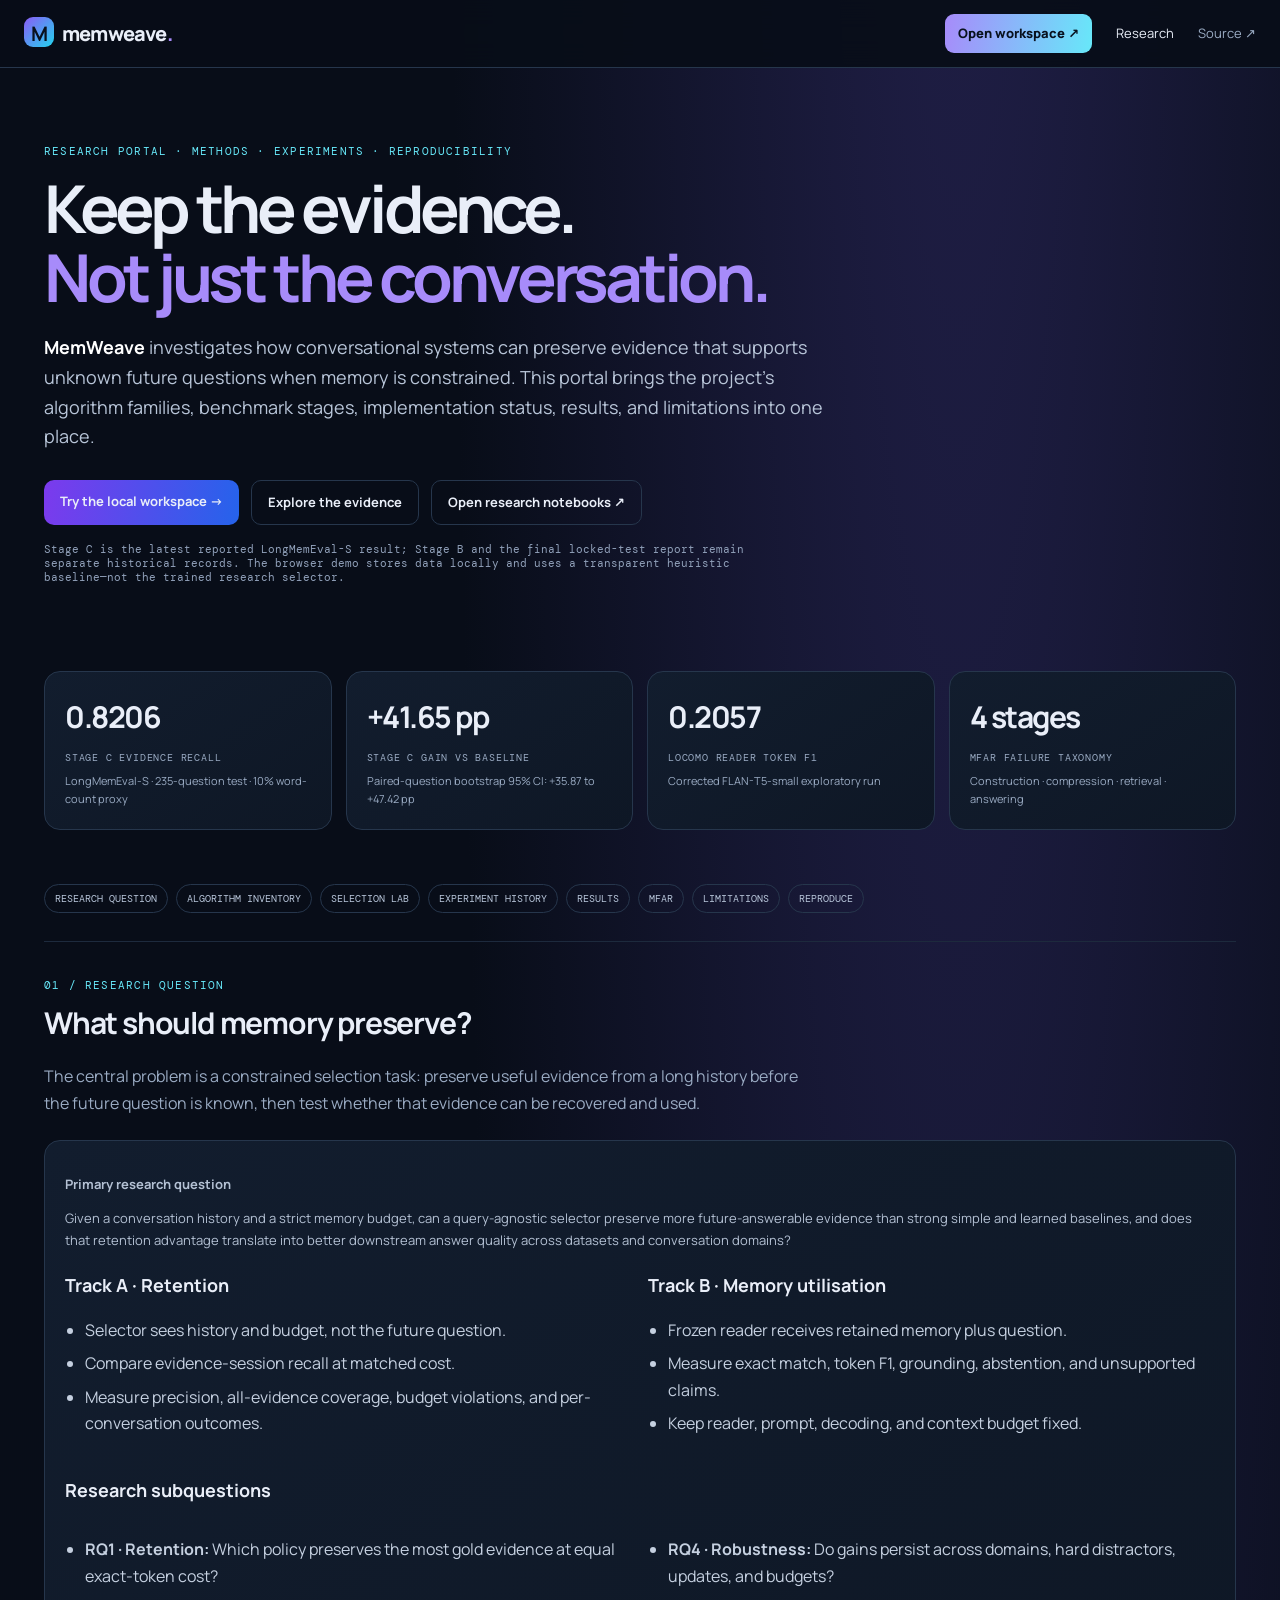
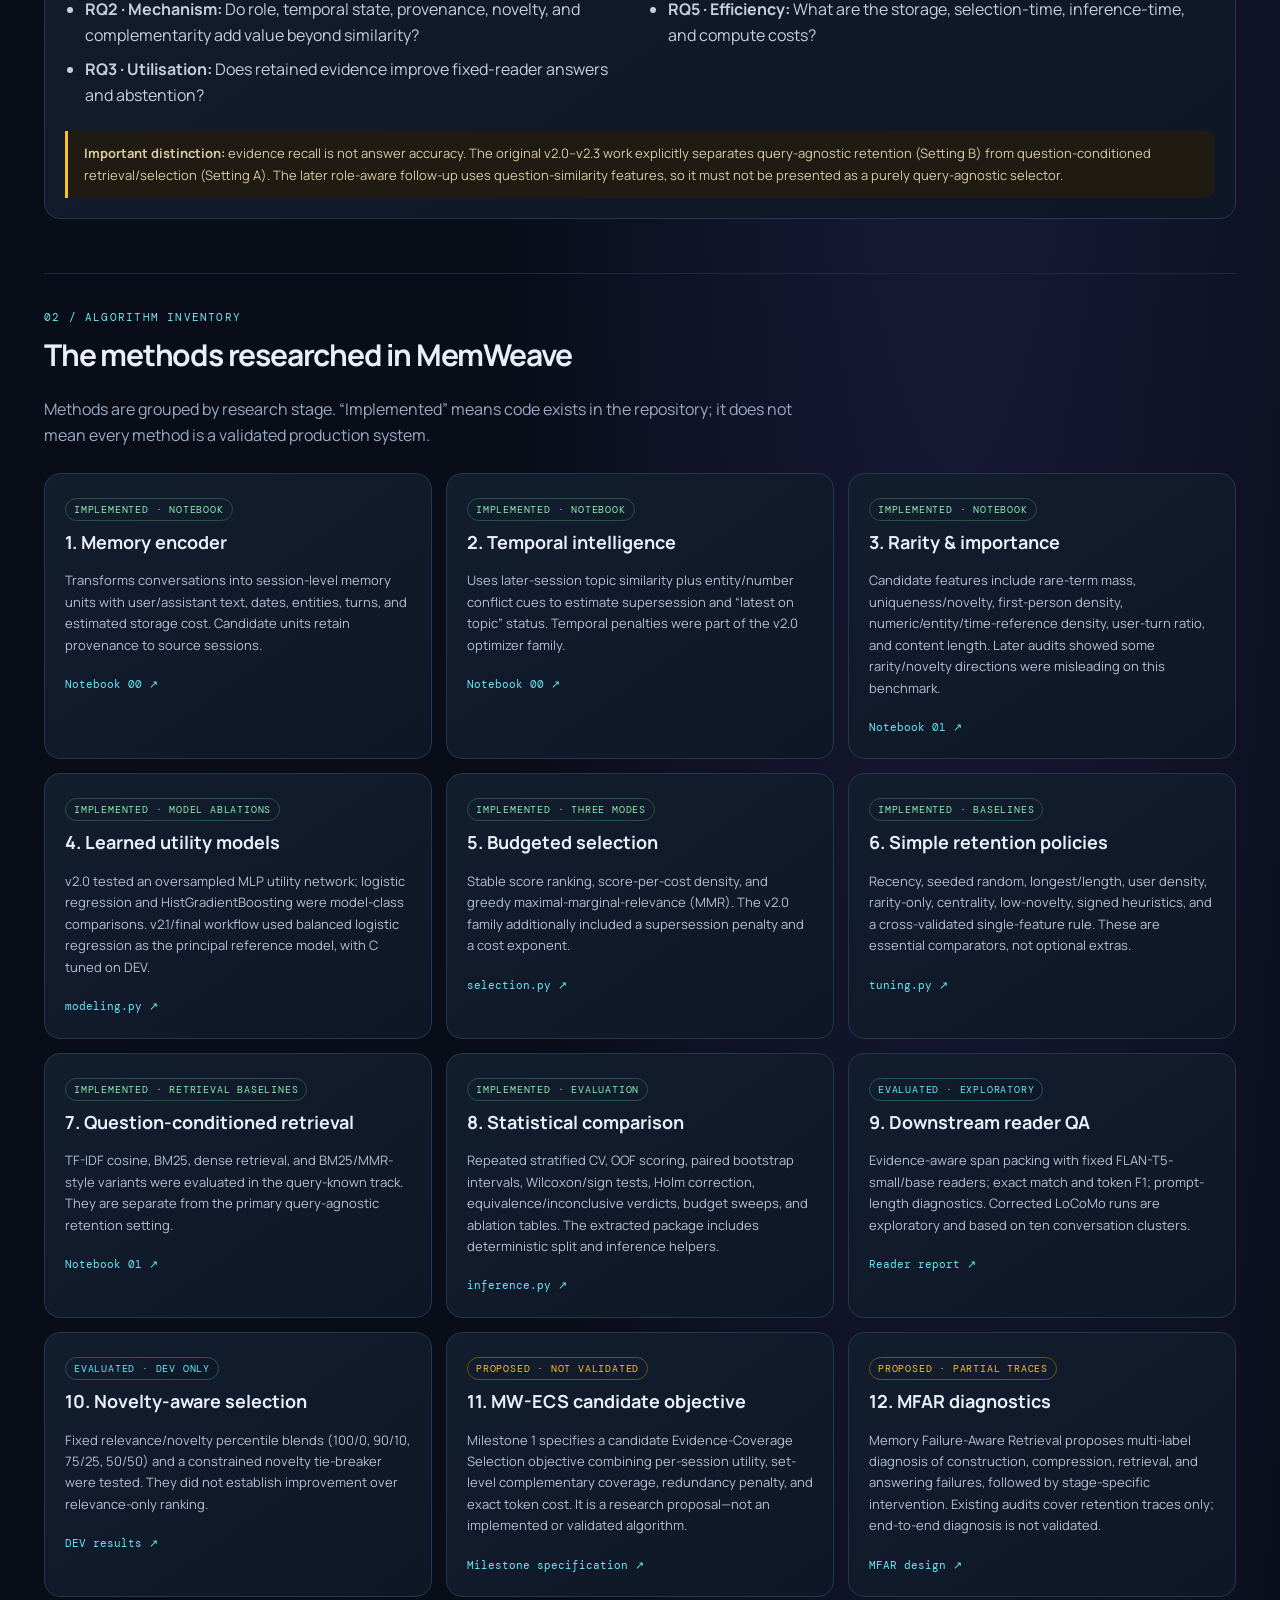
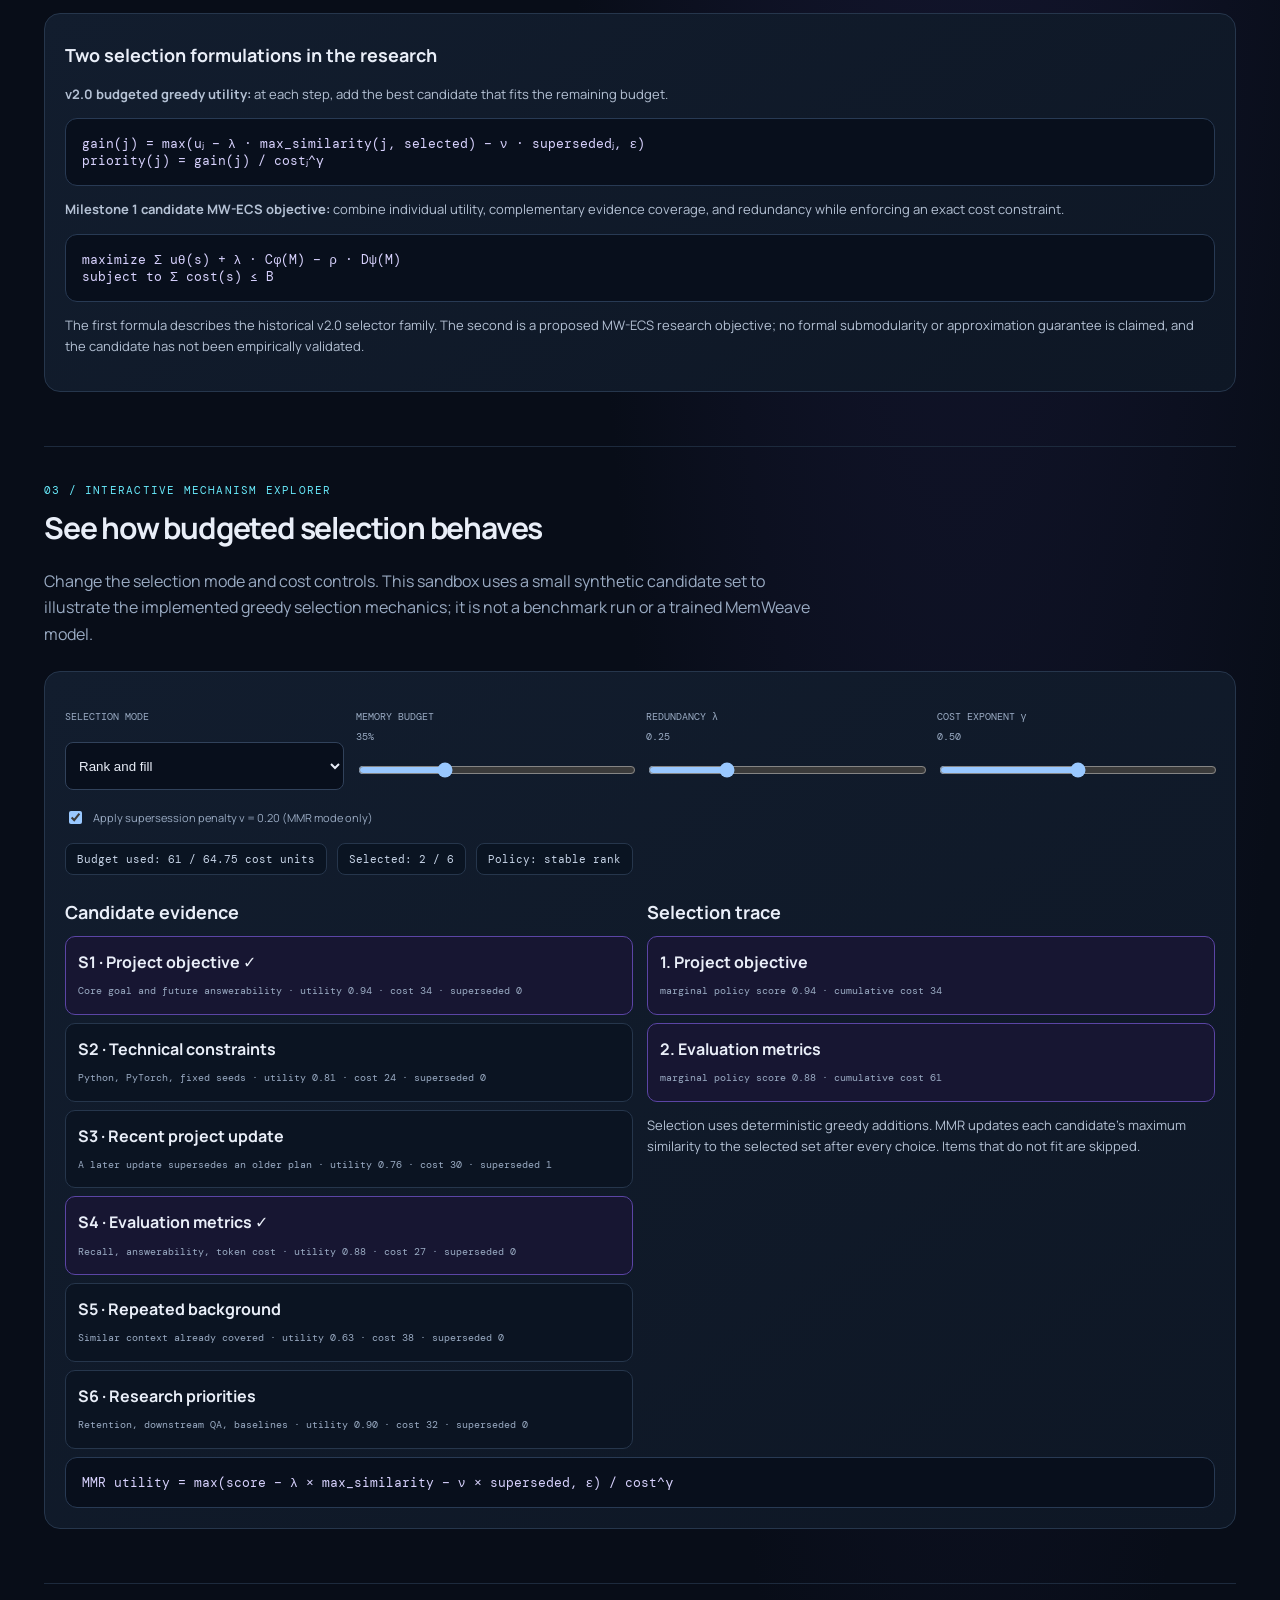
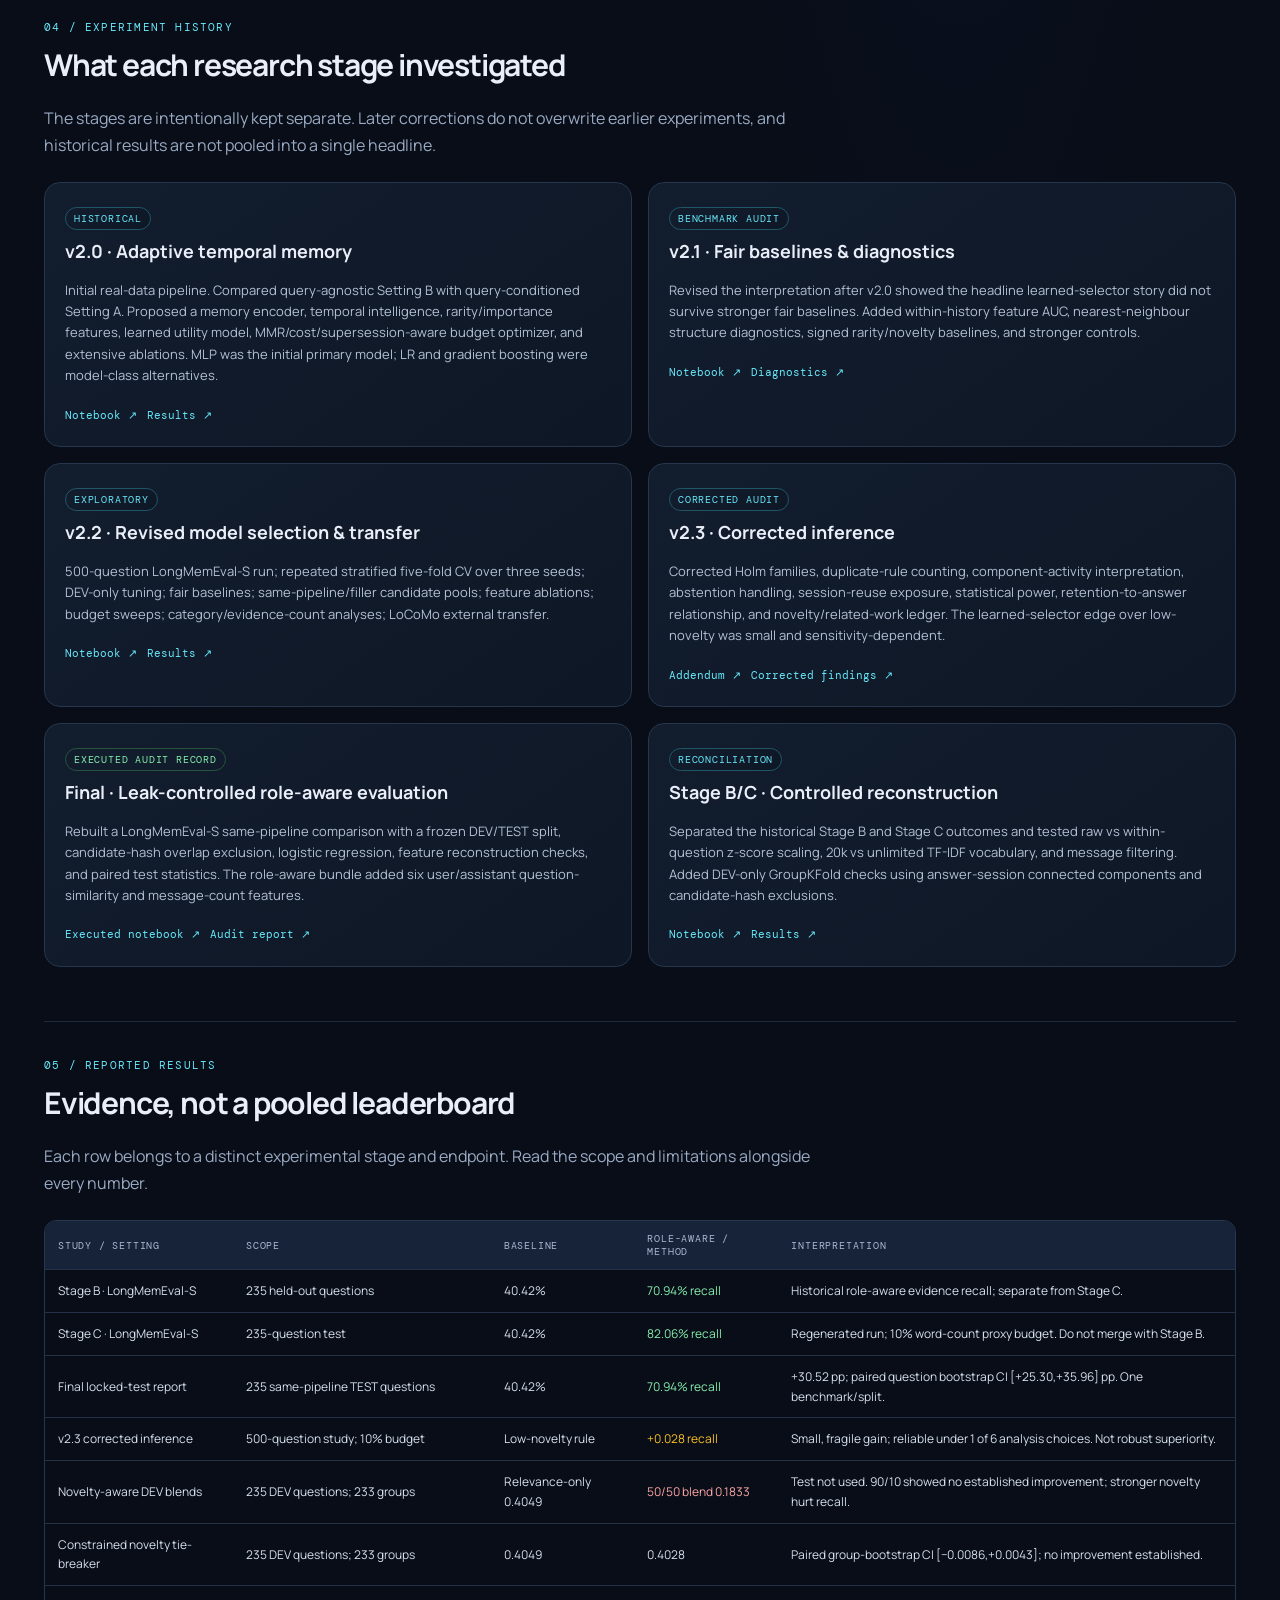
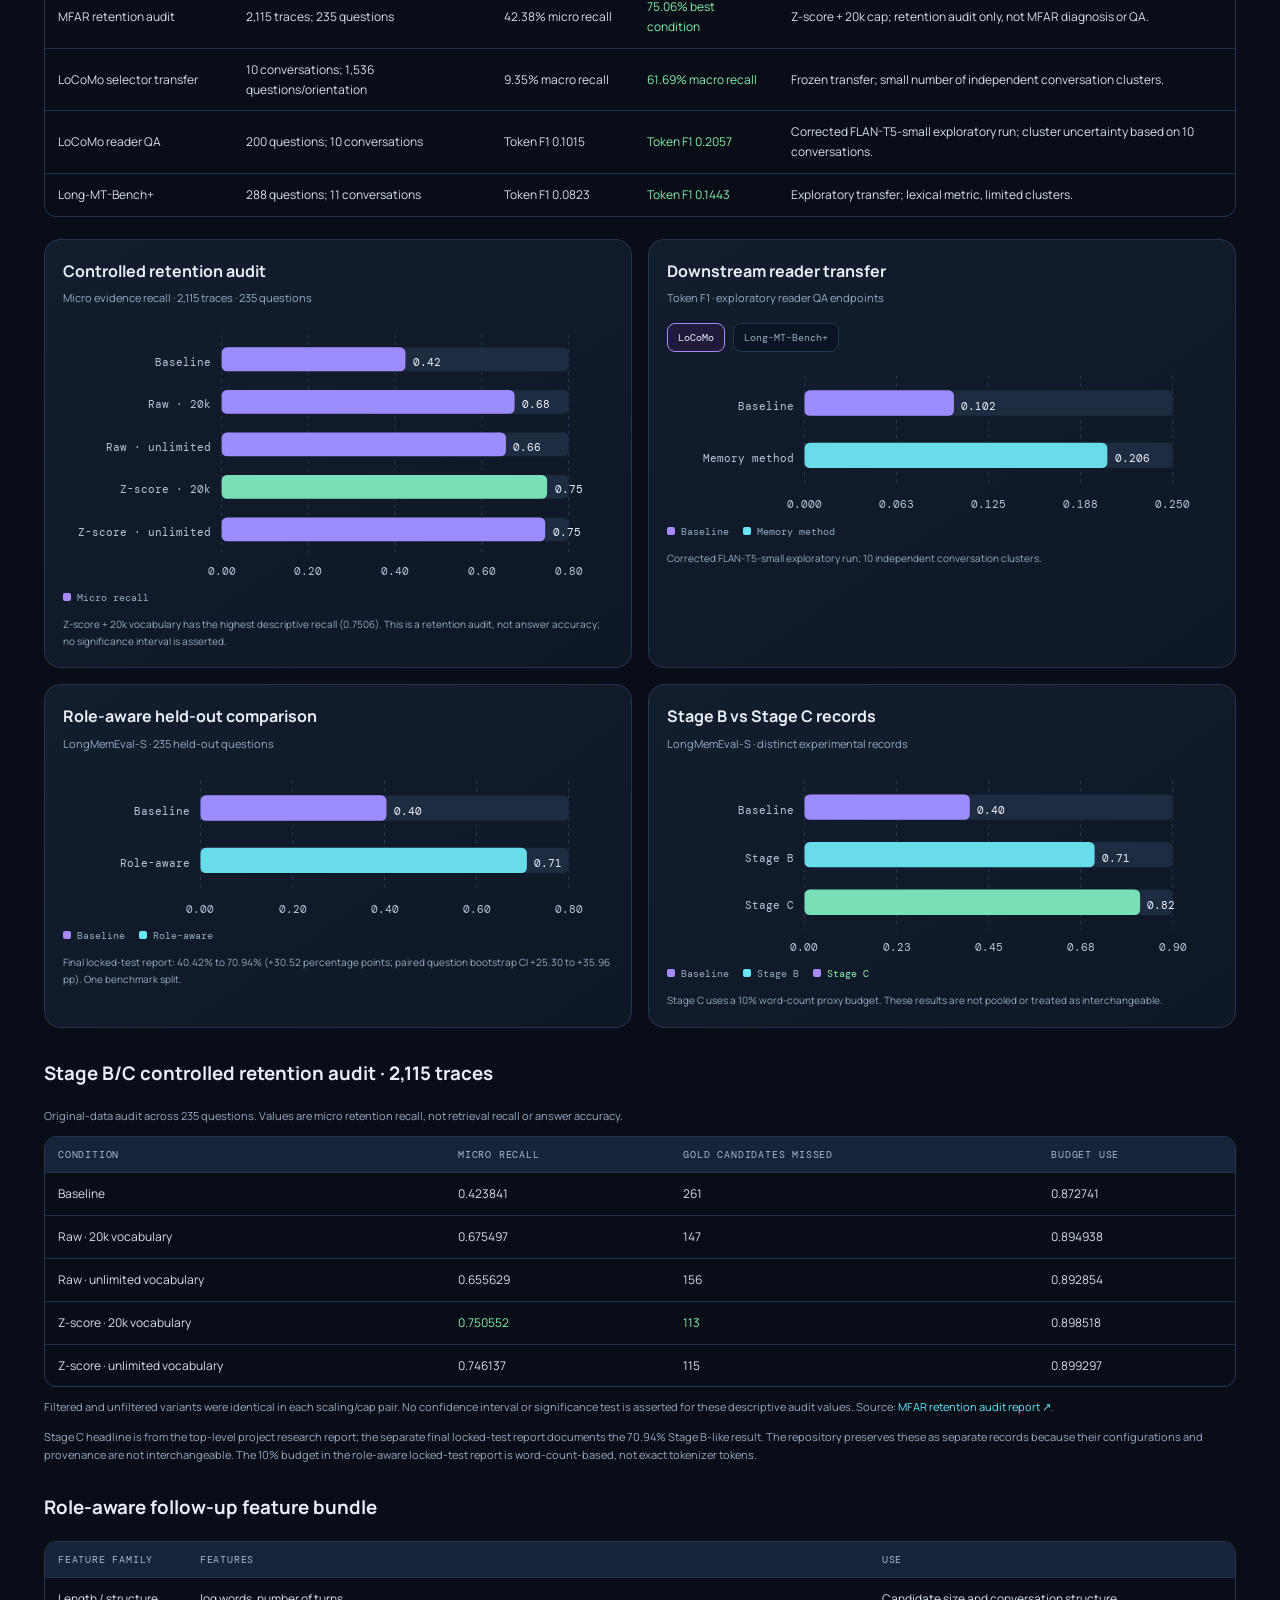
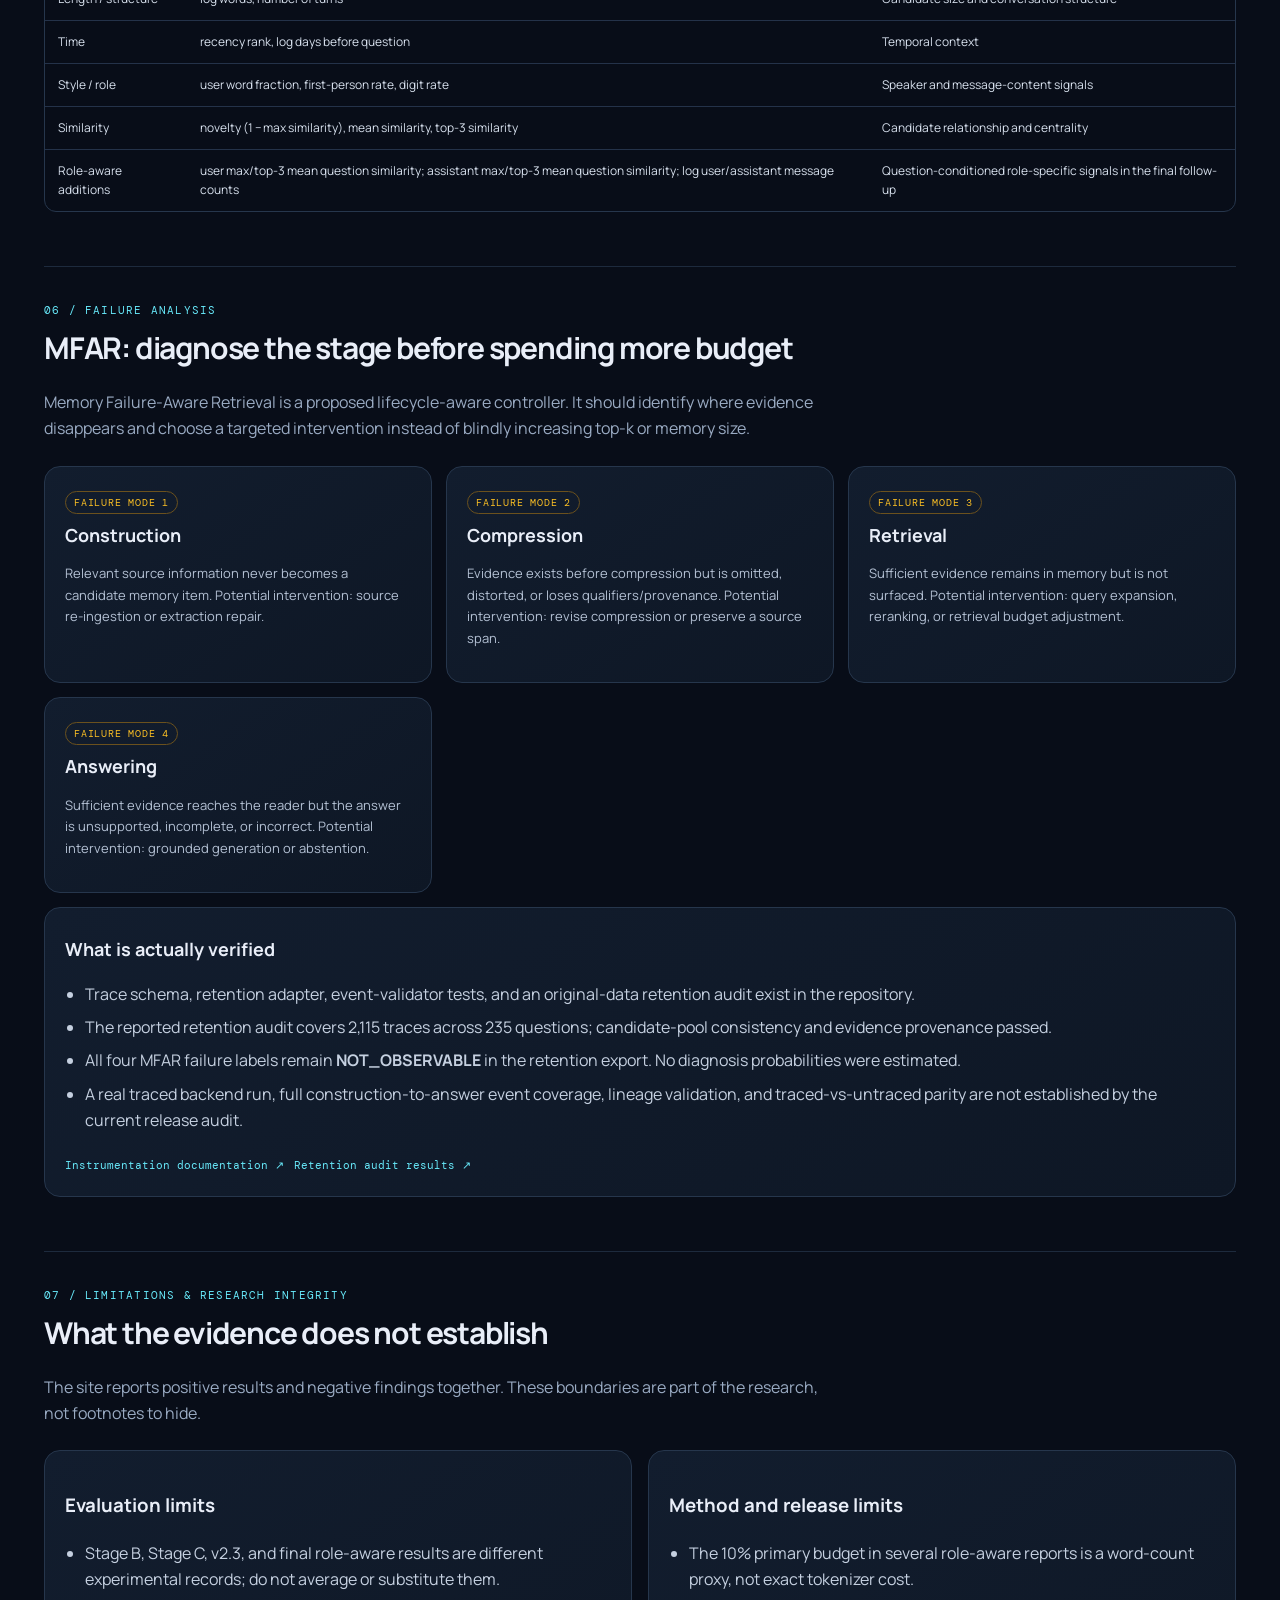
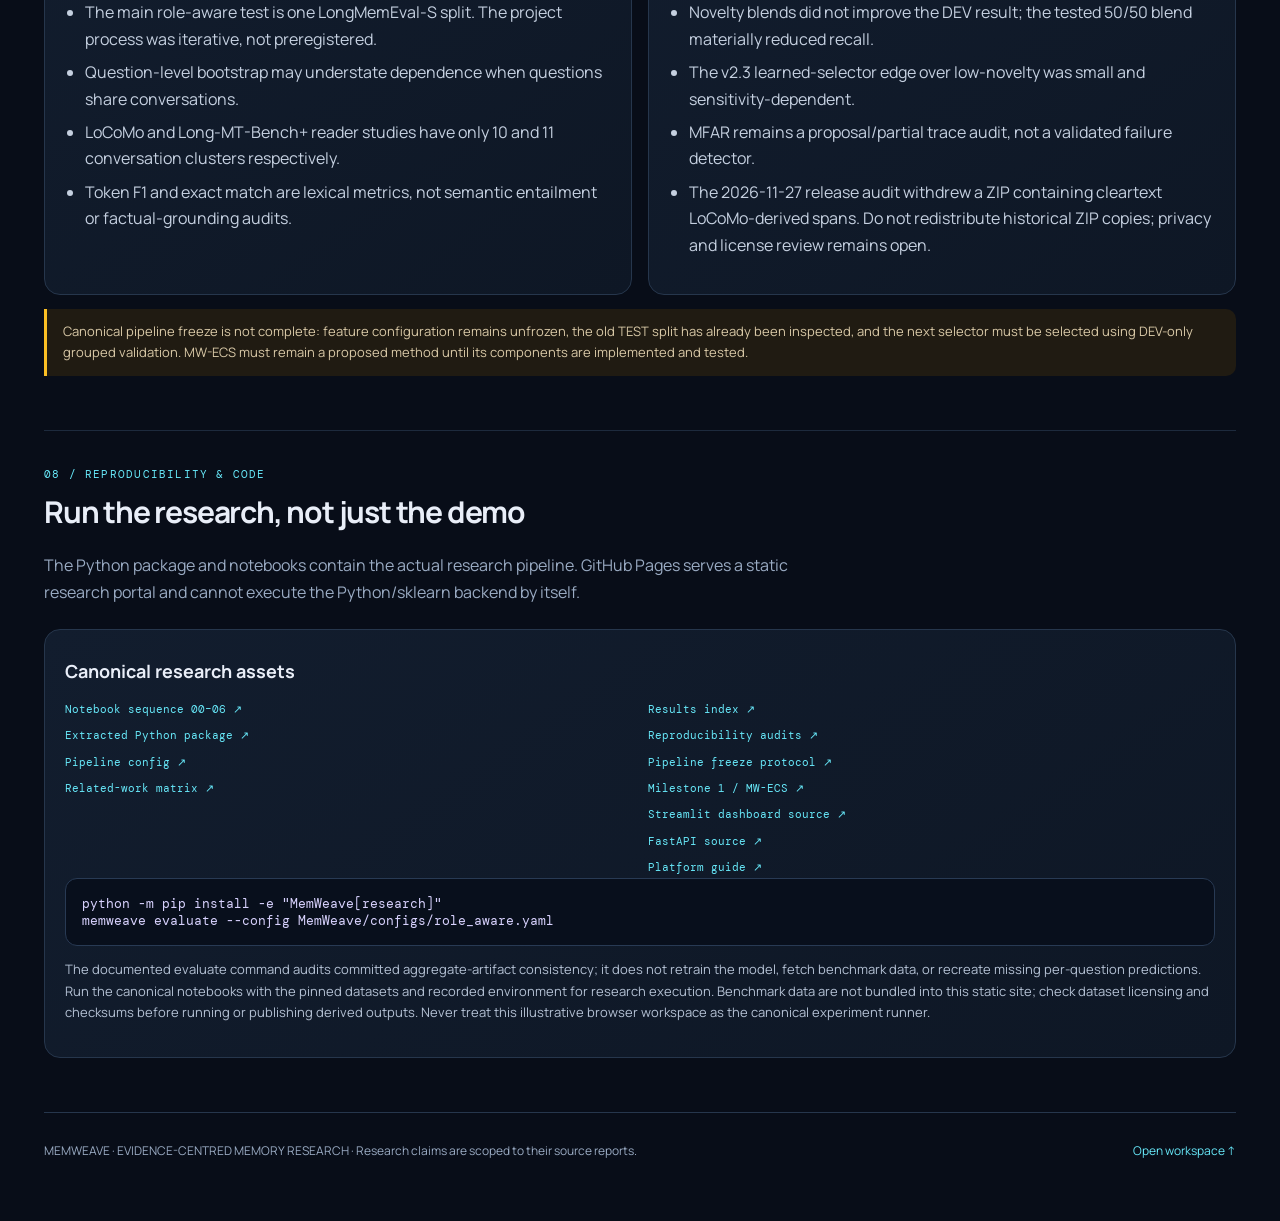
==== commit 272fa1a9: "Improve research homepage clarity, accessibility and mobile layout" ====
--- a/index.html
+++ b/index.html
@@ -3,7 +3,11 @@
 <head>
 <meta charset="utf-8"><meta name="viewport" content="width=device-width,initial-scale=1">
 <meta name="theme-color" content="#080d18">
-<meta name="description" content="MemWeave research portal: budget-constrained conversational memory retention, selection algorithms, benchmarks, audits and reproducibility.">
+<meta name="description" content="MemWeave research: evidence-centred conversational memory, budgeted selection, LongMemEval results, downstream reader evaluation and reproducibility.">
+<meta property="og:type" content="website">
+<meta property="og:title" content="MemWeave — Evidence-centred conversational memory">
+<meta property="og:description" content="Research on retaining future-useful conversational evidence under constrained memory budgets.">
+<meta name="color-scheme" content="dark">
 <title>MemWeave — Research & Algorithms</title>
 <link rel="preconnect" href="https://fonts.googleapis.com"><link rel="preconnect" href="https://fonts.gstatic.com" crossorigin>
 <link href="https://fonts.googleapis.com/css2?family=DM+Mono:wght@400;500&family=Manrope:wght@400;500;600;700;800&display=swap" rel="stylesheet">
@@ -12,20 +16,21 @@
 *{box-sizing:border-box}html{scroll-behavior:smooth}body{margin:0;background:radial-gradient(ellipse at 75% -10%,#22204b 0,transparent 38%),var(--bg);color:var(--text);font-family:var(--sans);line-height:1.65}
 a{color:var(--cyan);text-decoration:none}a:hover{text-decoration:underline}.top{height:68px;border-bottom:1px solid var(--line);display:flex;align-items:center;justify-content:space-between;padding:0 max(24px,calc((100vw - 1240px)/2));position:sticky;top:0;background:#080d18ed;backdrop-filter:blur(14px);z-index:5}.brand{color:var(--text);font-weight:800;letter-spacing:-.04em;font-size:20px}.brand b{display:inline-grid;place-items:center;width:30px;height:30px;border-radius:9px;background:linear-gradient(135deg,#8b5cf6,#22d3ee);color:#09111d;margin-right:8px}.brand span{color:var(--purple)}nav{display:flex;gap:24px;align-items:center;font-size:13px;color:var(--muted)}nav a{color:var(--muted)}nav a.active{color:var(--text)}nav .nav-cta{color:#08111e;background:linear-gradient(100deg,#a78bfa,#67e8f9);padding:9px 13px;border-radius:9px;font-weight:800}.hero-note{font:11px var(--mono)!important;color:#91a1ba!important;margin-top:17px!important;max-width:720px!important}.hero{max-width:1000px}.hero p{max-width:820px}.hero-actions .btn{transition:transform .18s ease,border-color .18s ease}.hero-actions .btn:hover{transform:translateY(-2px);text-decoration:none;border-color:#7c8ba8}.hero-actions .btn.primary:hover{filter:brightness(1.08)}.wrap{max-width:1240px;margin:auto;padding:0 24px}.hero{padding:76px 0 52px;max-width:920px}.eyebrow,.kicker,.tag{font:11px var(--mono);letter-spacing:.11em;text-transform:uppercase;color:var(--cyan)}h1{font-size:clamp(38px,6vw,66px);letter-spacing:-.065em;line-height:1.04;margin:16px 0 22px}.hero p{font-size:18px;color:#b8c5d8;max-width:790px}.hero strong{color:#fff}.hero-actions{display:flex;gap:12px;flex-wrap:wrap;margin-top:28px}.btn{border:1px solid var(--line);border-radius:10px;padding:11px 16px;color:var(--text);font-weight:700;font-size:13px;display:inline-block}.btn.primary{background:linear-gradient(100deg,#7c3aed,#2563eb);border:0}.grid{display:grid;grid-template-columns:repeat(4,1fr);gap:14px;margin:24px 0 54px}.stat,.panel,.method,.result,.audit{background:linear-gradient(145deg,#121d2e,#0e1725);border:1px solid var(--line);border-radius:16px;padding:20px}.stat strong{display:block;font-size:30px;letter-spacing:-.05em}.stat span{font:10px var(--mono);color:var(--muted);letter-spacing:.08em;text-transform:uppercase}.stat small{display:block;color:var(--muted);font-size:11px;margin-top:4px}.section{padding:36px 0 54px;border-top:1px solid #1d2a3d;scroll-margin-top:85px}.section-head{max-width:780px;margin-bottom:24px}.section h2{font-size:30px;letter-spacing:-.04em;margin:6px 0 8px}.section-head p,.muted{color:var(--muted)}.two{display:grid;grid-template-columns:1fr 1fr;gap:16px}.three{display:grid;grid-template-columns:repeat(3,1fr);gap:14px}.method h3,.panel h3{margin:7px 0;font-size:18px}.method p,.panel p{color:#b4c1d4;font-size:13px}.status{display:inline-block;font:10px var(--mono);letter-spacing:.08em;text-transform:uppercase;border-radius:99px;padding:4px 8px;border:1px solid var(--line);color:var(--muted)}.status.done{color:var(--green);border-color:#27543e}.status.proposed{color:var(--amber);border-color:#6b511d}.status.audit{color:var(--cyan);border-color:#205767}.list{padding-left:20px;color:#c5d0e0}.list li{margin:7px 0}.formula{padding:16px;background:#080f1c;border:1px solid #283a54;border-radius:12px;font:13px var(--mono);color:#d8d2fe;overflow-x:auto}.table-wrap{overflow:auto;border:1px solid var(--line);border-radius:12px}table{width:100%;border-collapse:collapse;min-width:640px;font-size:12px}th,td{padding:11px 13px;text-align:left;border-bottom:1px solid #243249}th{background:#172338;color:#a9b9d0;font:10px var(--mono);text-transform:uppercase;letter-spacing:.08em}td{color:#d7e0ed}tr:last-child td{border-bottom:0}.good{color:var(--green)}.warn{color:var(--amber)}.bad{color:var(--red)}.small{font-size:11px;color:var(--muted)}.code-link{font:11px var(--mono);display:inline-block;margin:4px 10px 4px 0}.sim-controls{display:grid;grid-template-columns:repeat(4,1fr);gap:12px;margin:18px 0}.sim-controls label{font:10px var(--mono);color:var(--muted);display:grid;gap:7px}.sim-controls select,.sim-controls input{width:100%;background:#080f1c;color:var(--text);border:1px solid #31425b;border-radius:8px;padding:9px}.sim-results{display:grid;grid-template-columns:1fr 1fr;gap:14px}.candidate{padding:12px;border:1px solid var(--line);border-radius:10px;margin:8px 0;background:#0b1422}.candidate strong{display:block}.candidate small{color:var(--muted);font:10px var(--mono)}.candidate.selected{border-color:#5b45a5;background:#171632}.meter{height:7px;background:#26354b;border-radius:10px;overflow:hidden}.meter i{display:block;height:100%;background:linear-gradient(90deg,#8b5cf6,#22d3ee)}.foot{padding:28px 0 60px;border-top:1px solid var(--line);color:var(--muted);font-size:12px}.navchips{display:flex;flex-wrap:wrap;gap:8px;margin:10px 0 28px}.navchips a{font:10px var(--mono);padding:7px 10px;border:1px solid var(--line);border-radius:99px;color:#b8c6da}.callout{border-left:3px solid var(--amber);padding:12px 16px;background:#201b12;border-radius:0 10px 10px 0;color:#d9c9a7;font-size:13px}.metricline{display:flex;gap:10px;flex-wrap:wrap}.metricline span{background:#0a1422;border:1px solid var(--line);padding:8px 11px;border-radius:8px;font:11px var(--mono);color:#c8d5e8}
 @media(max-width:900px){.grid{grid-template-columns:repeat(2,1fr)}.three{grid-template-columns:1fr 1fr}.two{grid-template-columns:1fr}.sim-controls{grid-template-columns:1fr 1fr}}@media(max-width:600px){.top{padding:0 14px}.top nav{gap:10px;font-size:11px}.wrap{padding:0 16px}.hero{padding-top:48px}.grid,.three,.sim-results,.sim-controls{grid-template-columns:1fr}.stat strong{font-size:25px}}
-.results-visuals{display:grid;grid-template-columns:repeat(2,minmax(0,1fr));gap:16px;margin:22px 0 30px}.viz-card{background:linear-gradient(145deg,#121d2e,#0e1725);border:1px solid var(--line);border-radius:16px;padding:18px;min-width:0}.viz-card h3{margin:0 0 5px;font-size:16px}.viz-card .viz-sub{font-size:11px;color:var(--muted);margin:0 0 16px}.viz-card svg{width:100%;height:auto;display:block;overflow:visible}.viz-card .viz-note{font-size:10px;color:var(--muted);margin:12px 0 0}.viz-legend{display:flex;gap:14px;flex-wrap:wrap;font:10px var(--mono);color:var(--muted);margin-top:10px}.viz-legend span:before{content:"";display:inline-block;width:8px;height:8px;border-radius:2px;background:var(--purple);margin-right:6px}.viz-legend span.alt:before{background:var(--cyan)}.viz-controls{display:flex;gap:8px;flex-wrap:wrap;margin:12px 0}.viz-controls button{background:#0a1422;border:1px solid var(--line);color:var(--muted);border-radius:8px;padding:7px 10px;font:10px var(--mono);cursor:pointer}.viz-controls button[aria-pressed="true"]{color:var(--text);border-color:var(--purple);background:#201b3a}.viz-caption{display:flex;justify-content:space-between;gap:10px;font:10px var(--mono);color:var(--muted);margin-top:10px}.viz-bar-label{font:10px var(--mono);fill:#b9c7dc}.viz-value{font:10px var(--mono);fill:#eef3ff}.viz-gridline{stroke:#293951;stroke-width:1;stroke-dasharray:3 4}.viz-bar-a{fill:#9b8cff}.viz-bar-b{fill:#68dce9}.viz-bar-c{fill:#79dfb5}@media(max-width:760px){.results-visuals{grid-template-columns:1fr}.viz-card{padding:14px}}</style>
+.results-visuals{display:grid;grid-template-columns:repeat(2,minmax(0,1fr));gap:16px;margin:22px 0 30px}.viz-card{background:linear-gradient(145deg,#121d2e,#0e1725);border:1px solid var(--line);border-radius:16px;padding:18px;min-width:0}.viz-card h3{margin:0 0 5px;font-size:16px}.viz-card .viz-sub{font-size:11px;color:var(--muted);margin:0 0 16px}.viz-card svg{width:100%;height:auto;display:block;overflow:visible}.viz-card .viz-note{font-size:10px;color:var(--muted);margin:12px 0 0}.viz-legend{display:flex;gap:14px;flex-wrap:wrap;font:10px var(--mono);color:var(--muted);margin-top:10px}.viz-legend span:before{content:"";display:inline-block;width:8px;height:8px;border-radius:2px;background:var(--purple);margin-right:6px}.viz-legend span.alt:before{background:var(--cyan)}.viz-controls{display:flex;gap:8px;flex-wrap:wrap;margin:12px 0}.viz-controls button{background:#0a1422;border:1px solid var(--line);color:var(--muted);border-radius:8px;padding:7px 10px;font:10px var(--mono);cursor:pointer}.viz-controls button[aria-pressed="true"]{color:var(--text);border-color:var(--purple);background:#201b3a}.viz-caption{display:flex;justify-content:space-between;gap:10px;font:10px var(--mono);color:var(--muted);margin-top:10px}.viz-bar-label{font:10px var(--mono);fill:#b9c7dc}.viz-value{font:10px var(--mono);fill:#eef3ff}.viz-gridline{stroke:#293951;stroke-width:1;stroke-dasharray:3 4}.viz-bar-a{fill:#9b8cff}.viz-bar-b{fill:#68dce9}.viz-bar-c{fill:#79dfb5}.skip-link{position:absolute;left:12px;top:-60px;z-index:20;padding:10px 14px;background:#fff;color:#111;border-radius:8px;font-weight:800}.skip-link:focus{top:10px}a:focus-visible,button:focus-visible,input:focus-visible,select:focus-visible{outline:3px solid var(--cyan);outline-offset:3px}@media(prefers-reduced-motion:reduce){html{scroll-behavior:auto}*,*:before,*:after{scroll-behavior:auto!important;transition:none!important;animation:none!important}}@media(max-width:760px){.results-visuals{grid-template-columns:1fr}.viz-card{padding:14px}}@media(max-width:600px){.top{height:auto;min-height:68px;padding:10px 14px;gap:8px;flex-wrap:wrap}.top nav{gap:8px;flex-wrap:wrap;justify-content:flex-end}.top nav a{font-size:10px}.top nav .nav-cta{padding:7px 9px}}</style>
 </head>
 <body>
+<a class="skip-link" href="#main-content">Skip to main content</a>
 <header class="top"><a class="brand" href="./" aria-label="MemWeave home"><b>M</b>memweave<span>.</span></a><nav><a class="nav-cta" href="./workspace.html">Open workspace ↗</a><a class="active" href="#question">Research</a><a href="https://github.com/tishaaaaaaaaa5-sketch/memweavee" target="_blank" rel="noreferrer">Source ↗</a></nav></header>
-<main class="wrap">
+<main class="wrap" id="main-content">
 <section class="hero">
 <div class="eyebrow">RESEARCH PORTAL · METHODS · EXPERIMENTS · REPRODUCIBILITY</div>
 <h1>Keep the evidence.<br><span style="color:var(--purple)">Not just the conversation.</span></h1>
 <p><strong>MemWeave</strong> investigates how conversational systems can preserve evidence that supports unknown future questions when memory is constrained. This portal brings the project's algorithm families, benchmark stages, implementation status, results, and limitations into one place.</p>
-<div class="hero-actions"><a class="btn primary" href="./workspace.html">Try the local workspace →</a><a class="btn" href="#results">Explore the evidence</a><a class="btn" href="https://github.com/tishaaaaaaaaa5-sketch/memweavee/tree/main/MemWeave/notebooks" target="_blank" rel="noreferrer">Open research notebooks ↗</a></div><p class="hero-note">A research project with an interactive browser demo. The demo stores data locally and uses a transparent heuristic baseline—not the trained research selector.</p>
+<div class="hero-actions"><a class="btn primary" href="./workspace.html">Try the local workspace →</a><a class="btn" href="#results">Explore the evidence</a><a class="btn" href="https://github.com/tishaaaaaaaaa5-sketch/memweavee/tree/main/MemWeave/notebooks" target="_blank" rel="noreferrer">Open research notebooks ↗</a></div><p class="hero-note">Stage C is the latest reported LongMemEval-S result; Stage B and the final locked-test report remain separate historical records. The browser demo stores data locally and uses a transparent heuristic baseline—not the trained research selector.</p>
 </section>
 <div class="grid">
-<div class="stat"><strong>0.7094</strong><span>Role-aware evidence recall</span><small>235-question held-out LongMemEval-S split</small></div>
-<div class="stat"><strong>+30.52 pp</strong><span>Paired recall gain</span><small>95% CI: +25.30 to +35.96 pp</small></div>
+<div class="stat"><strong>0.8206</strong><span>Stage C evidence recall</span><small>LongMemEval-S · 235-question test · 10% word-count proxy</small></div>
+<div class="stat"><strong>+41.65 pp</strong><span>Stage C gain vs baseline</span><small>Paired-question bootstrap 95% CI: +35.87 to +47.42 pp</small></div>
 <div class="stat"><strong>0.2057</strong><span>LoCoMo reader token F1</span><small>Corrected FLAN-T5-small exploratory run</small></div>
 <div class="stat"><strong>4 stages</strong><span>MFAR failure taxonomy</span><small>Construction · compression · retrieval · answering</small></div>
 </div>
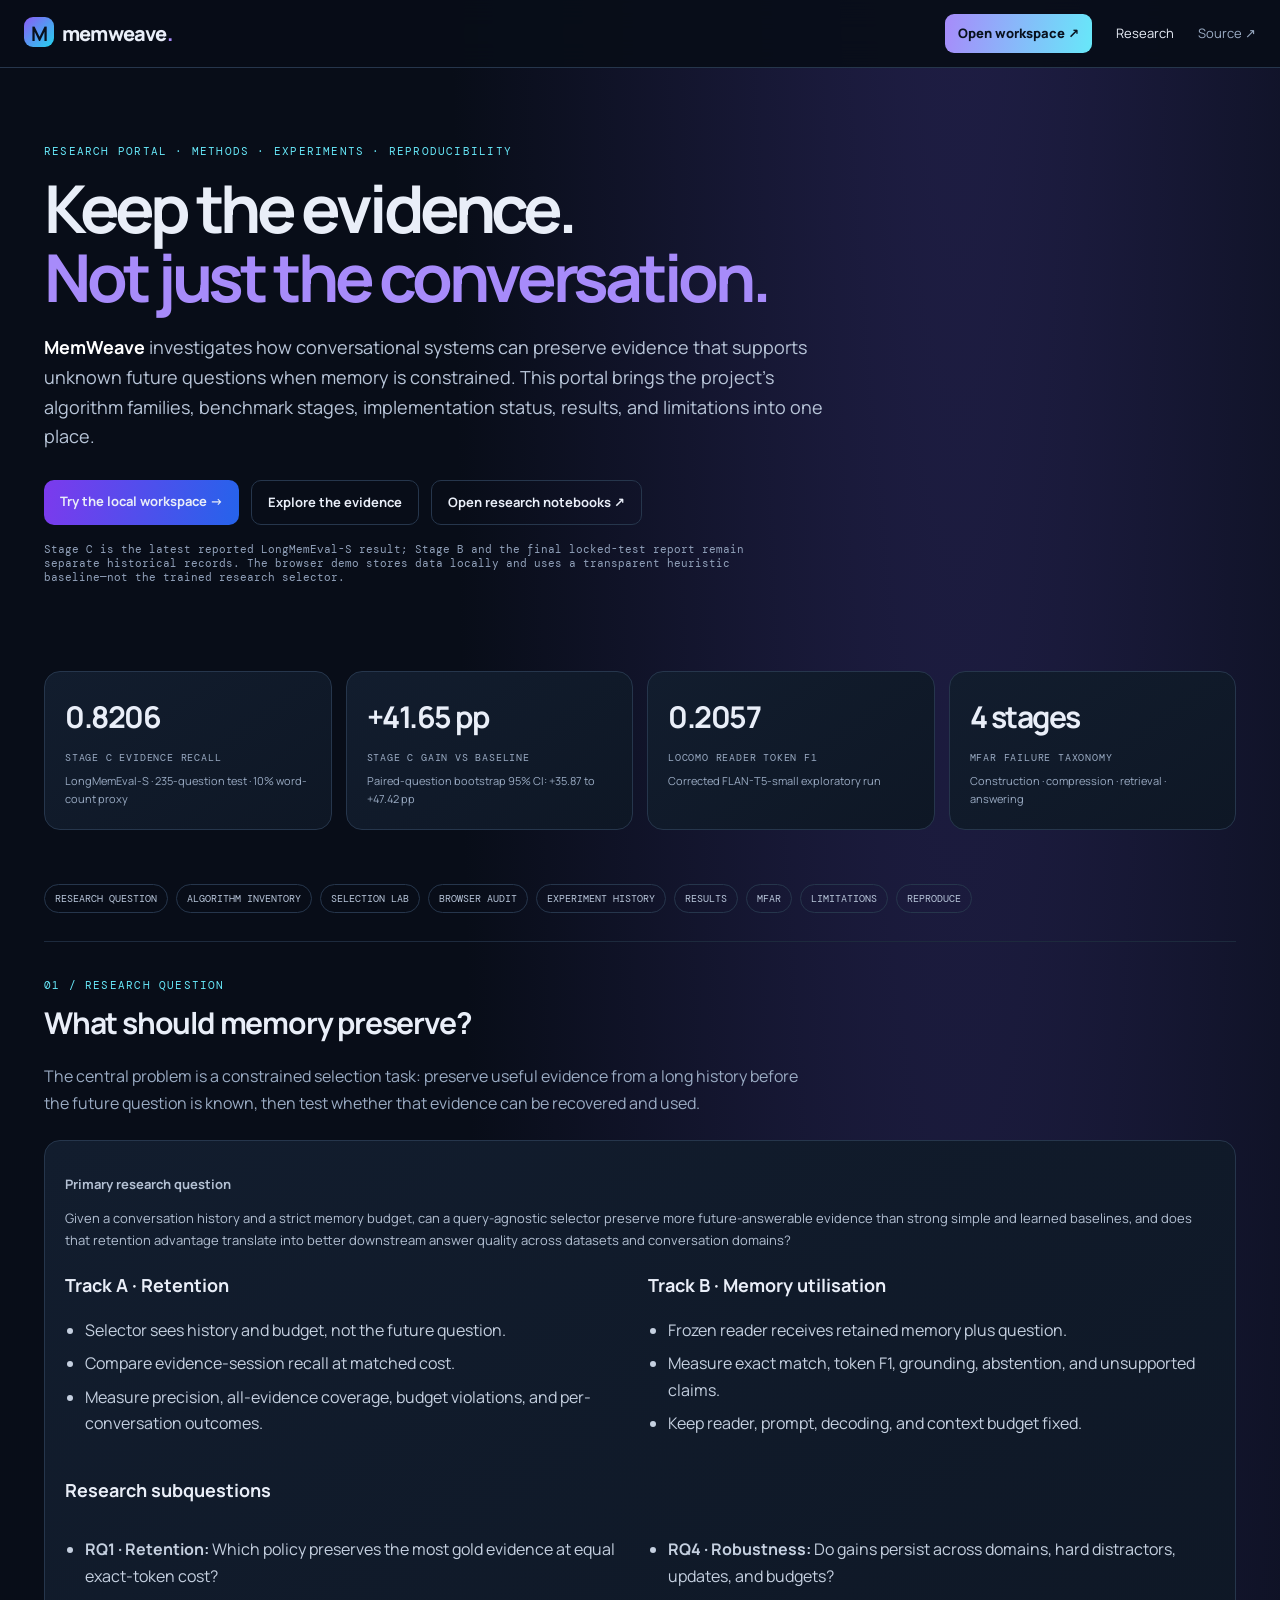
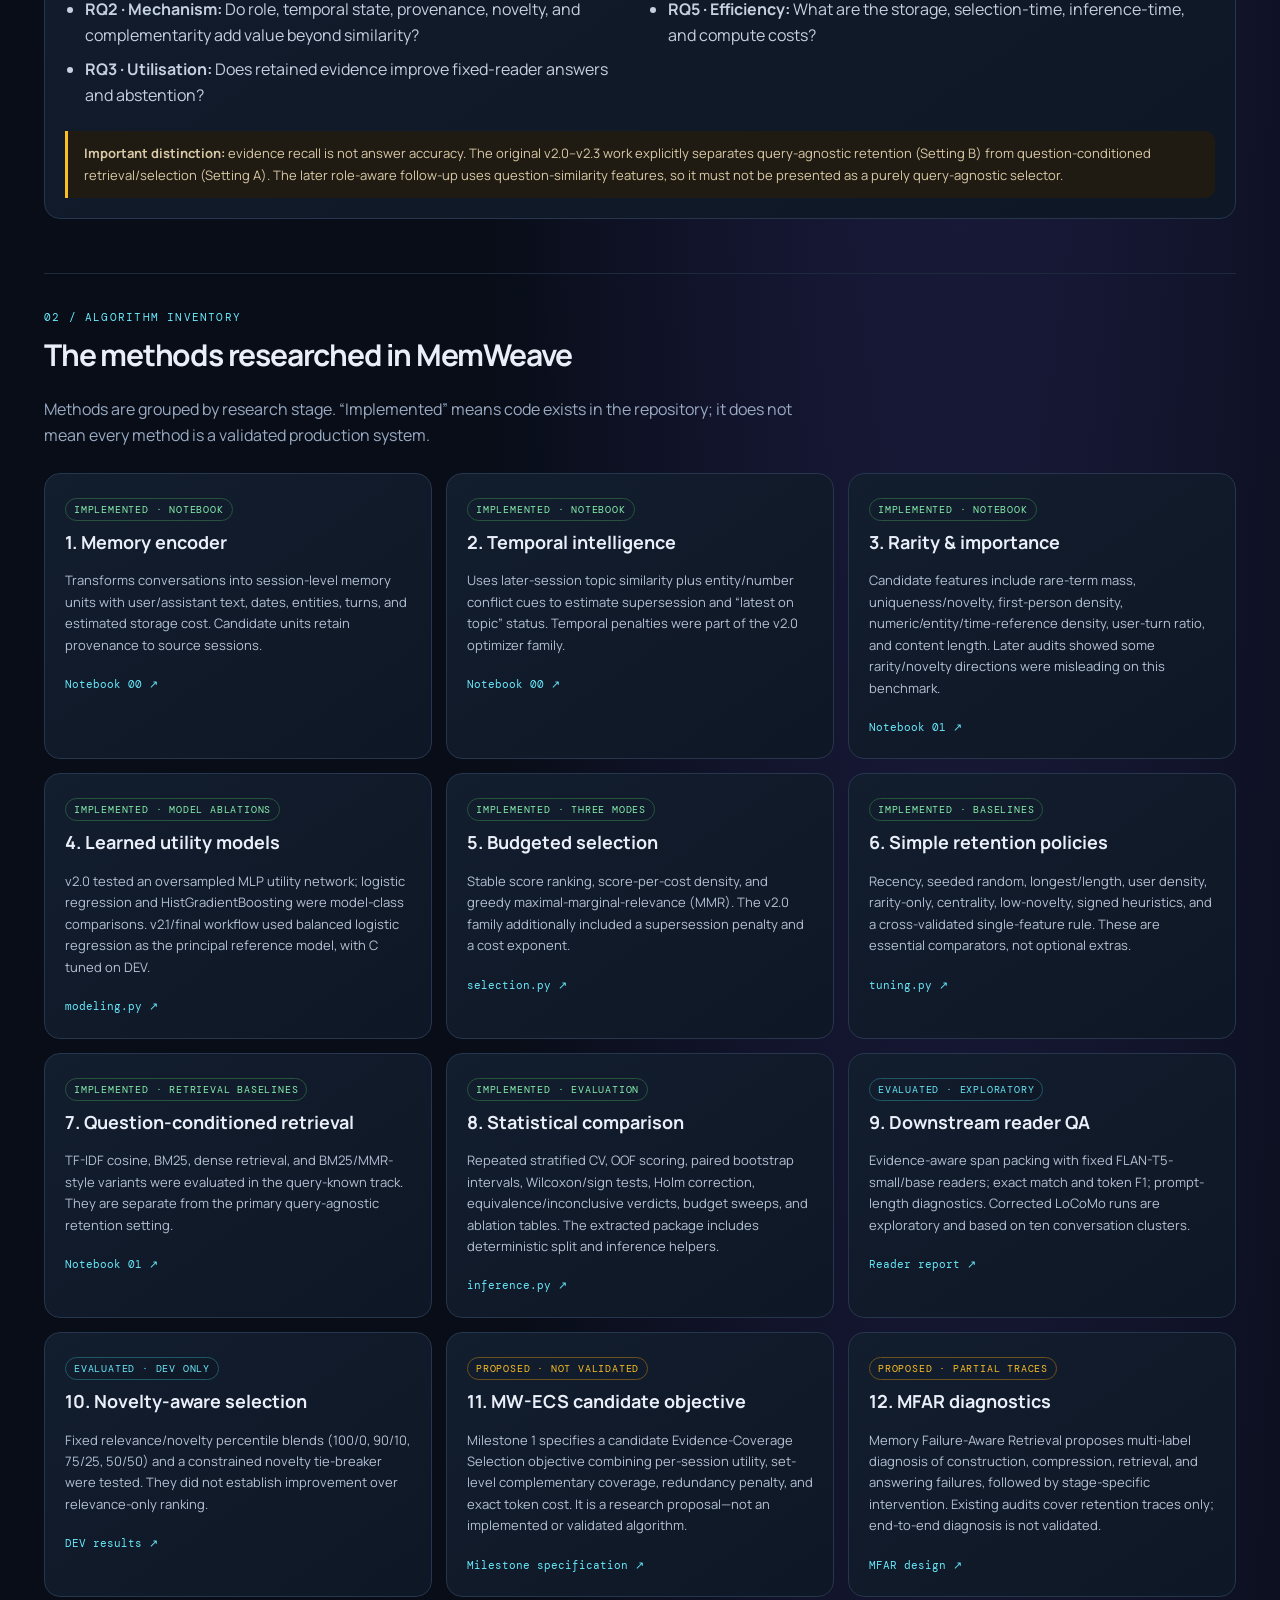
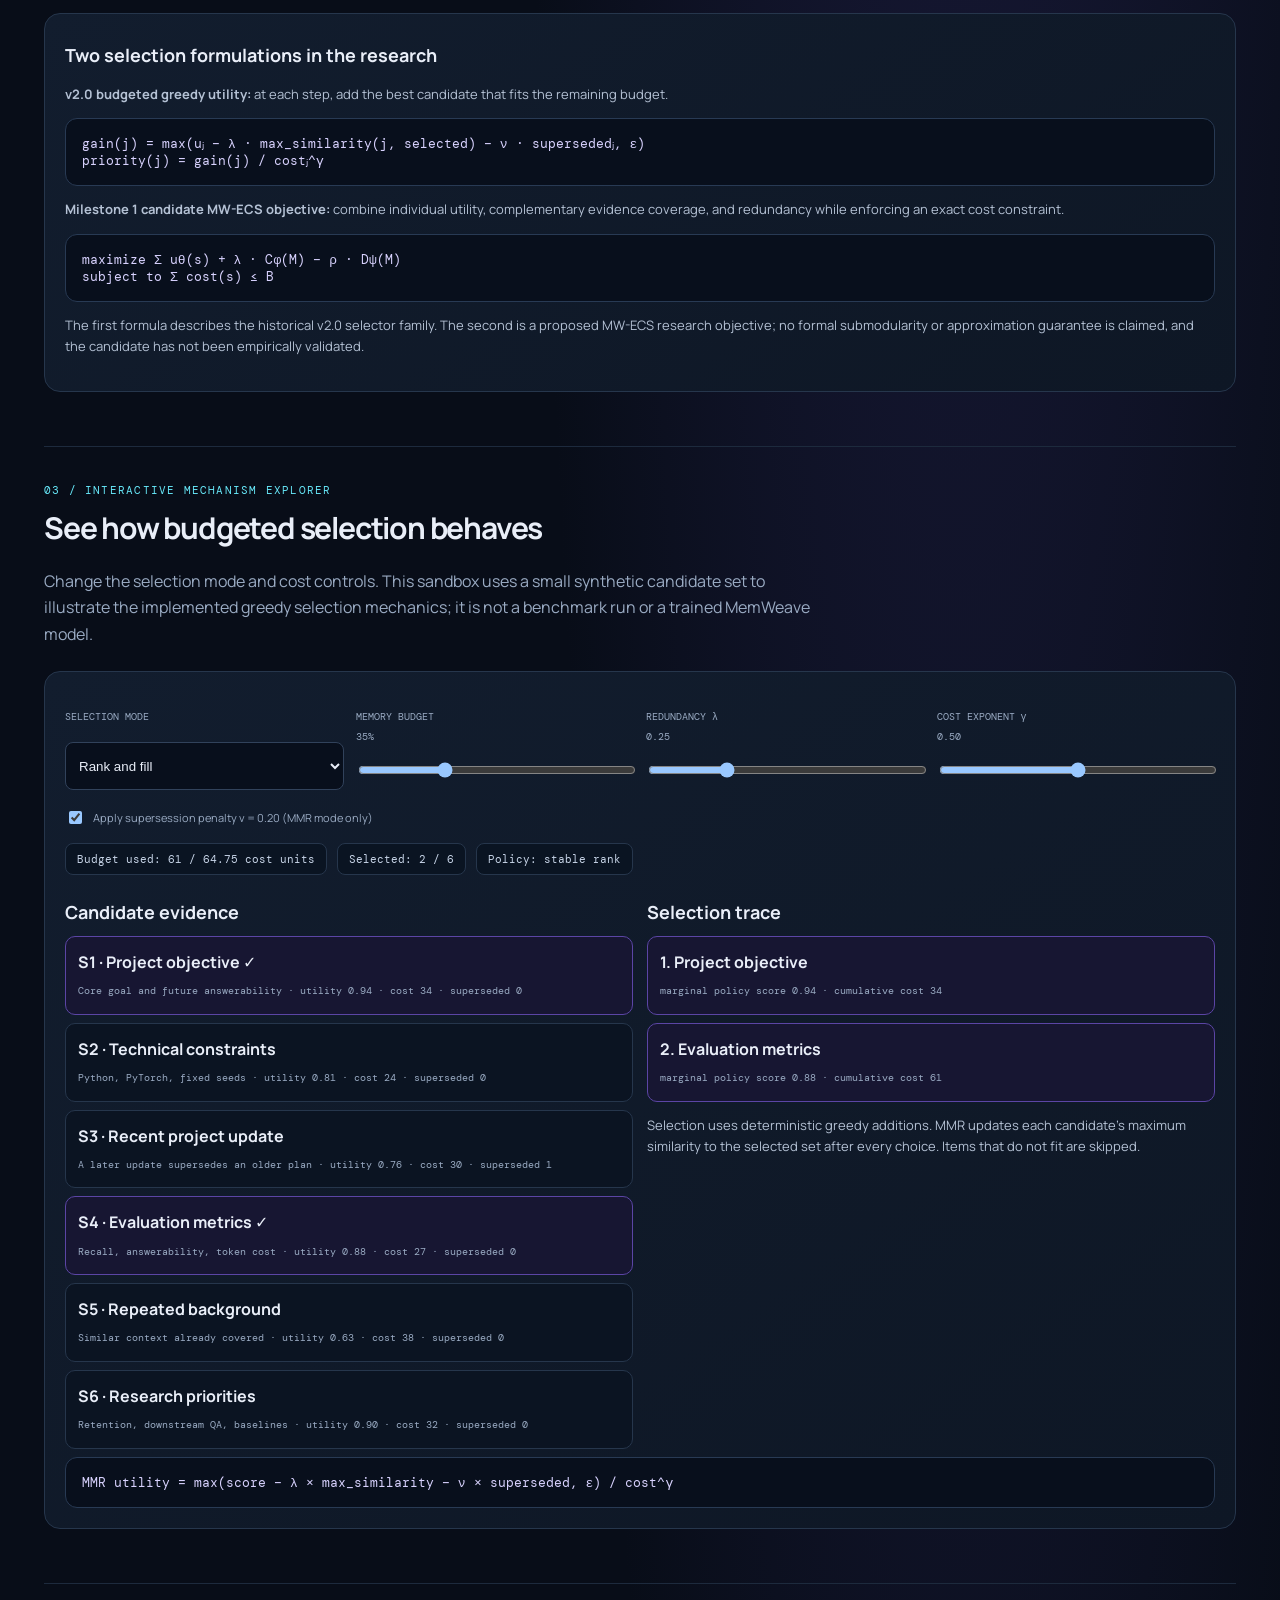
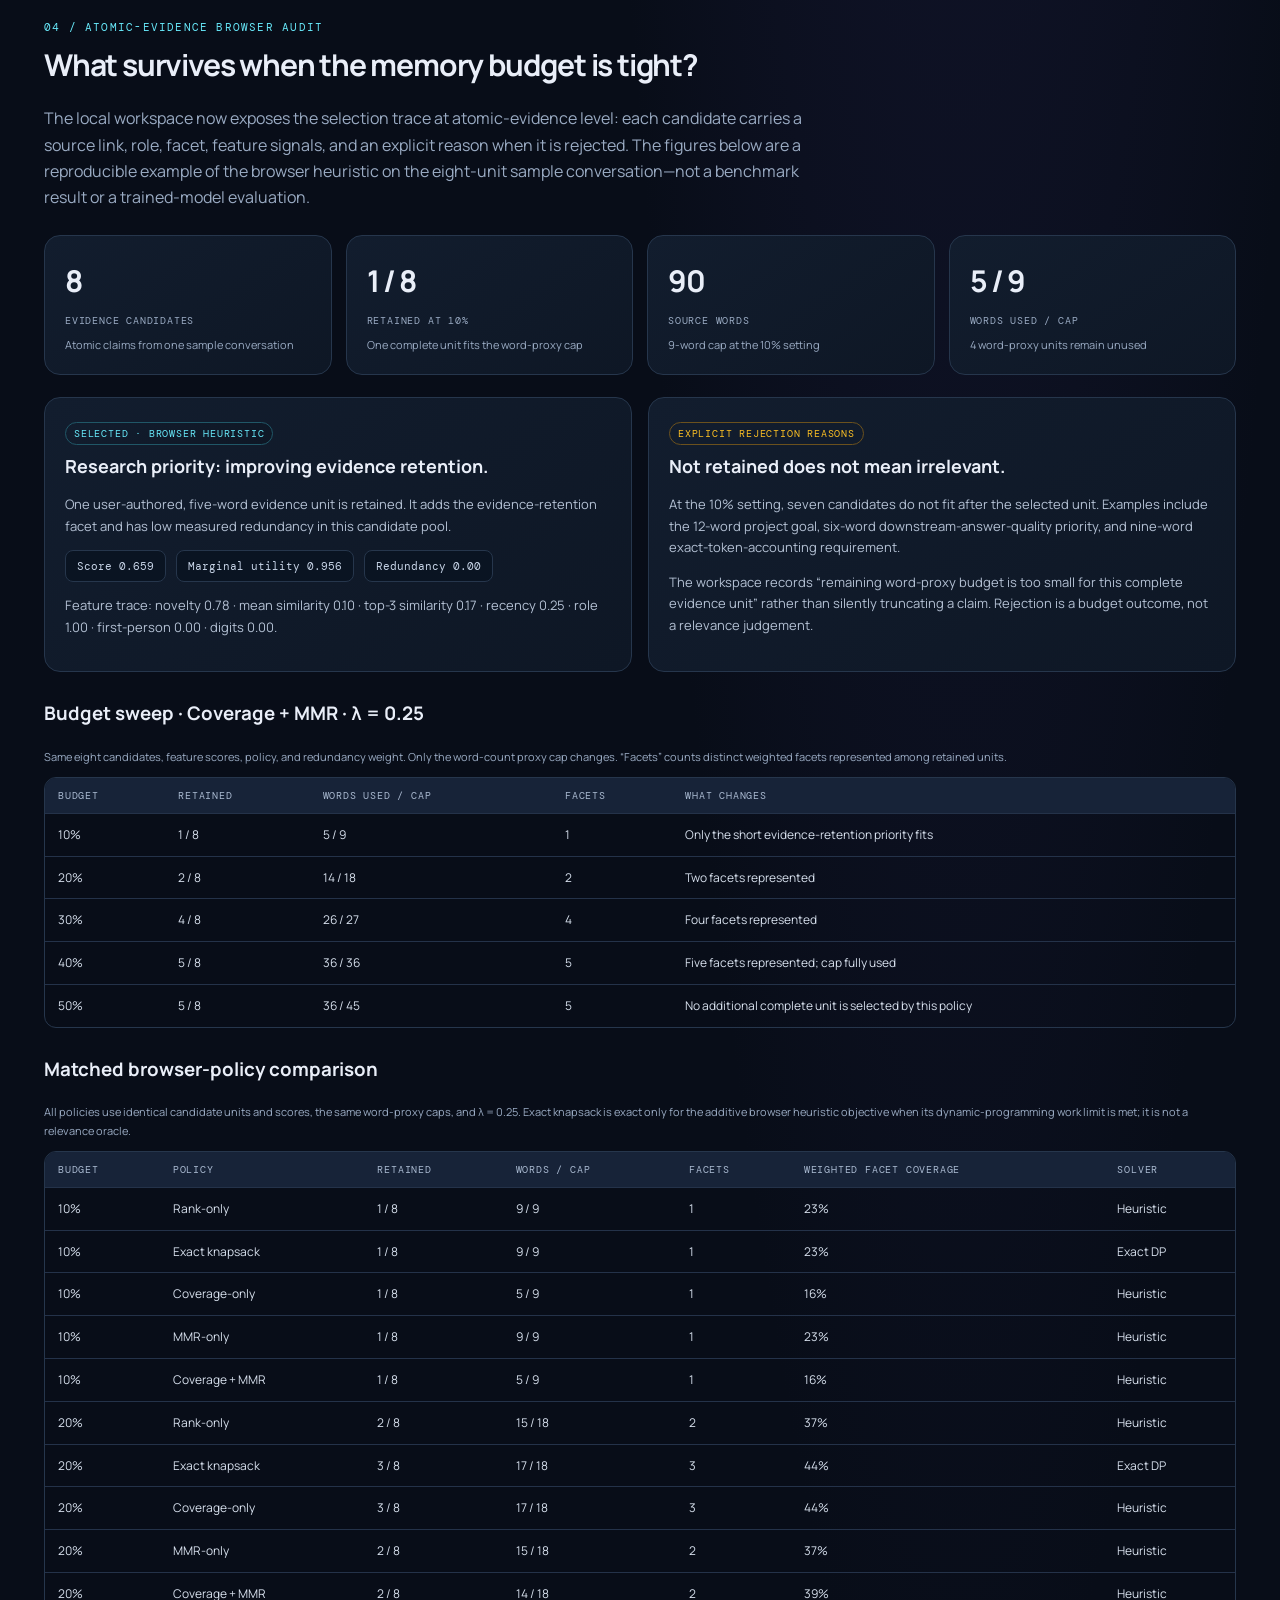
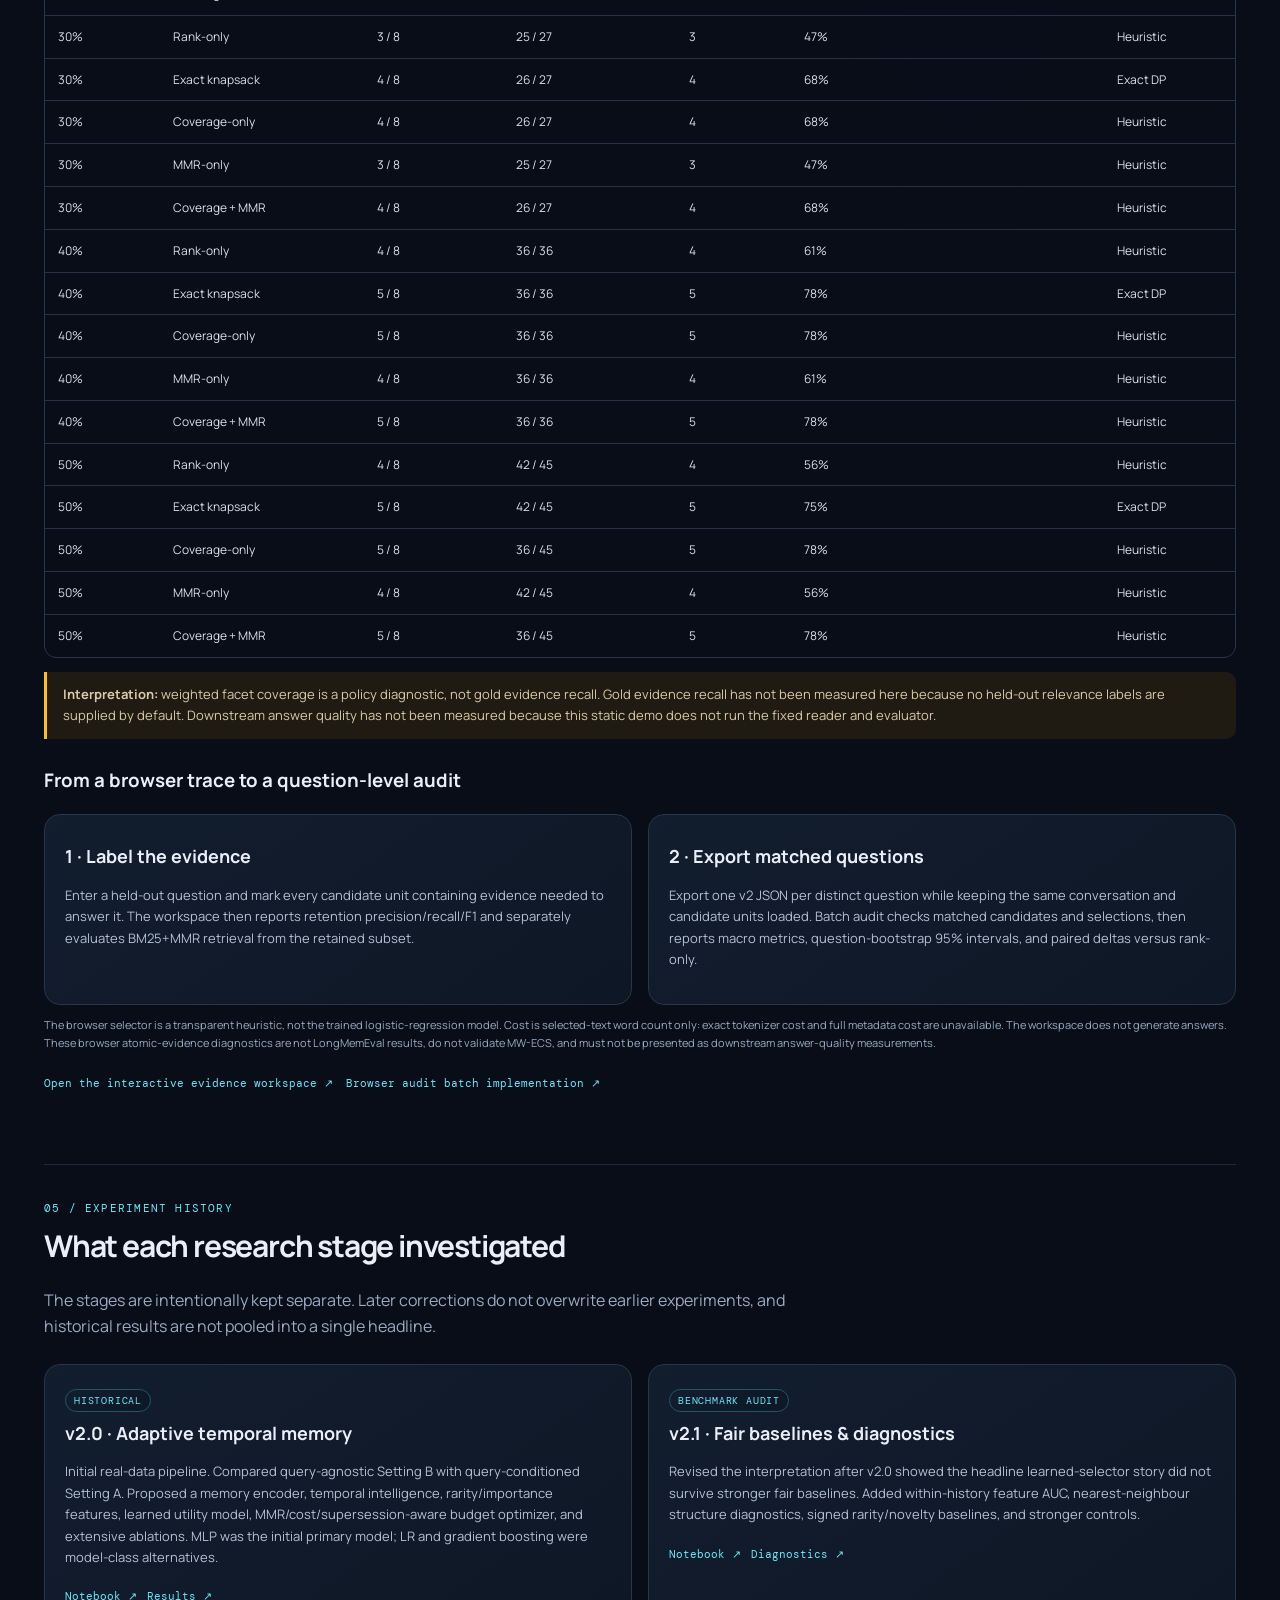
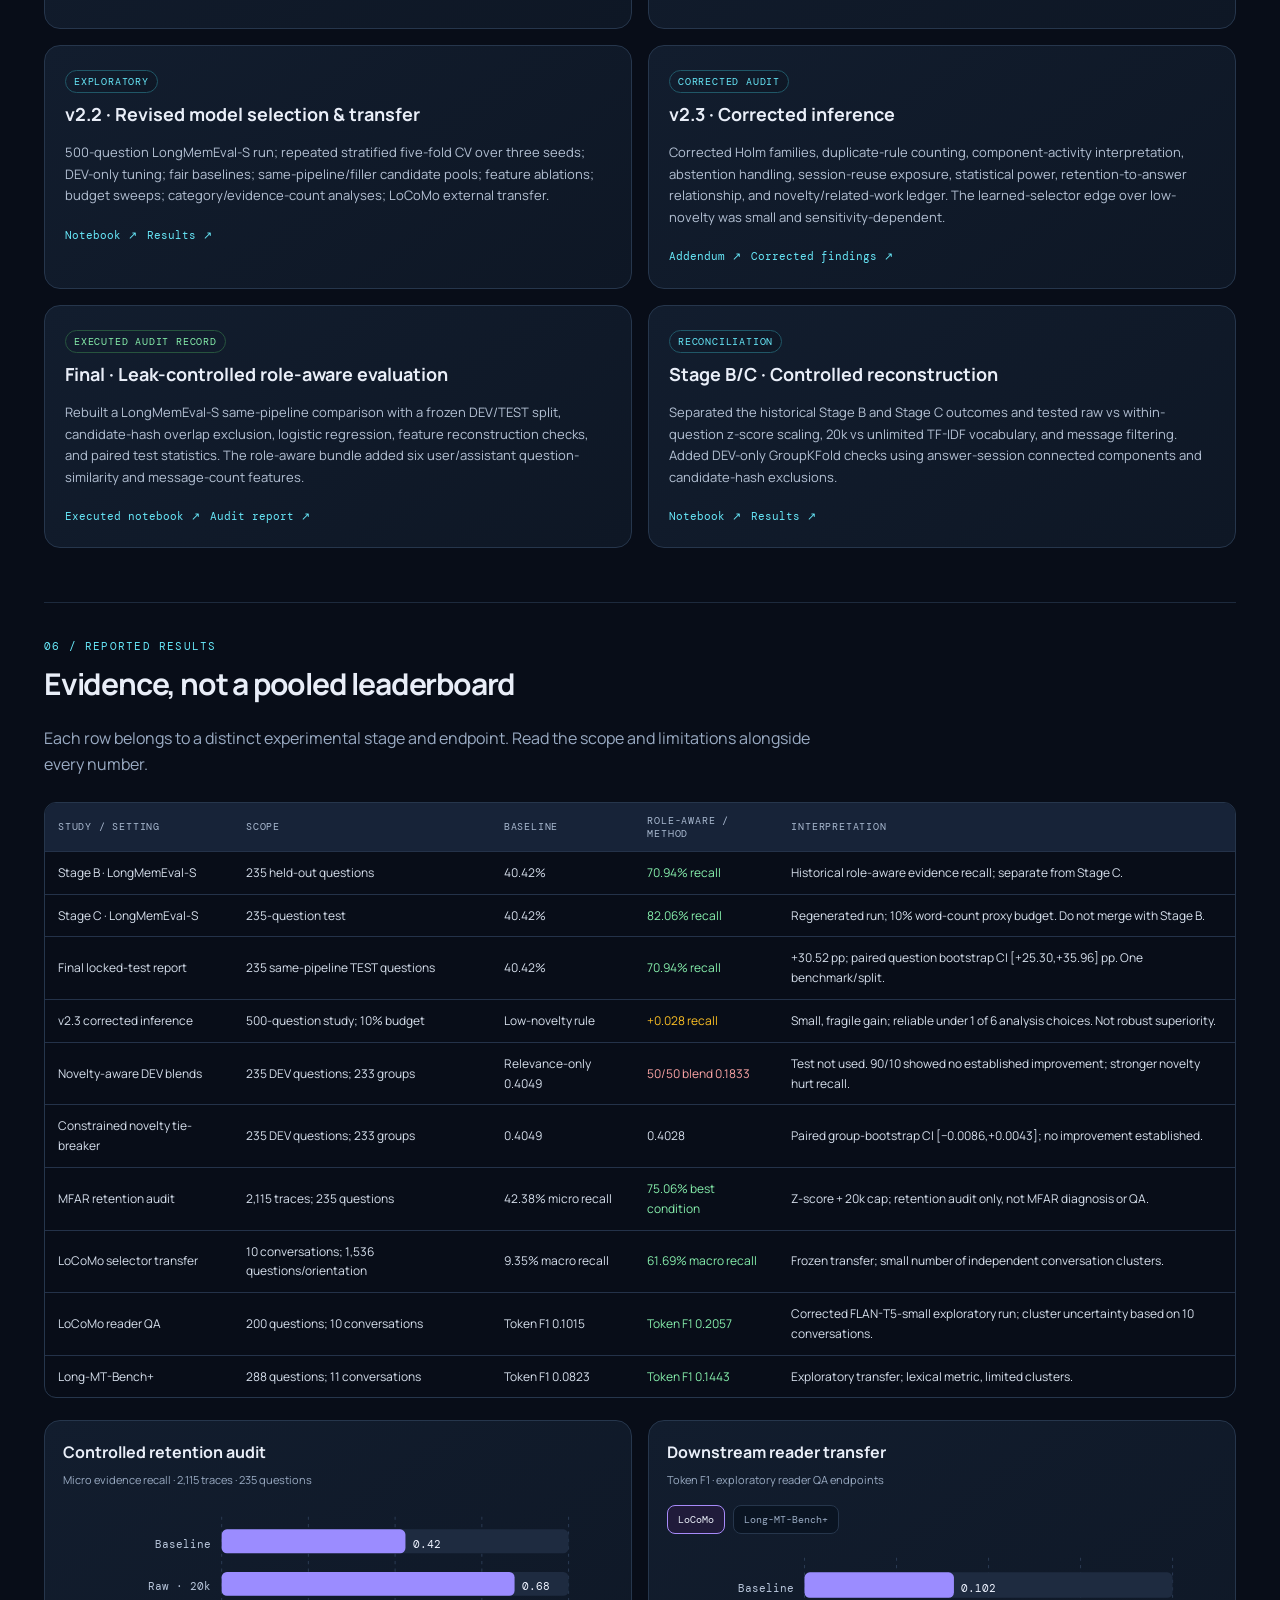
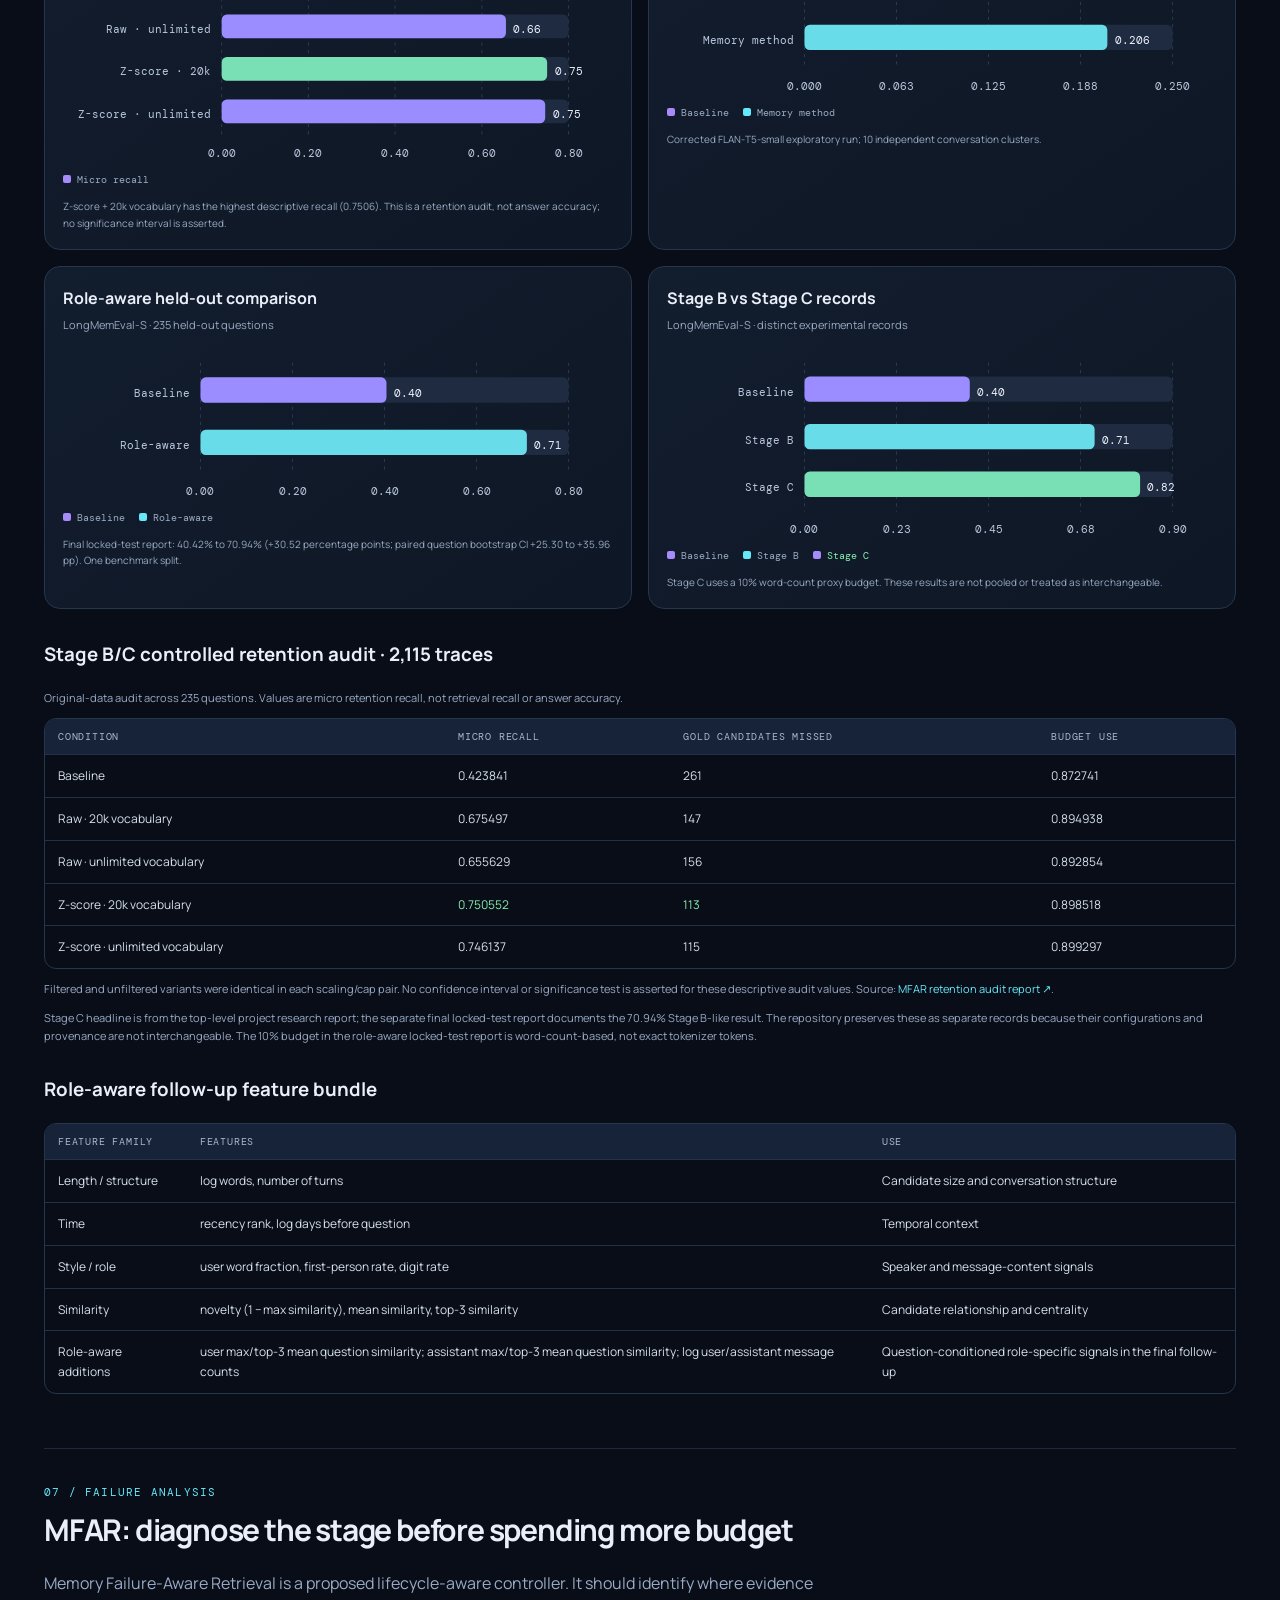
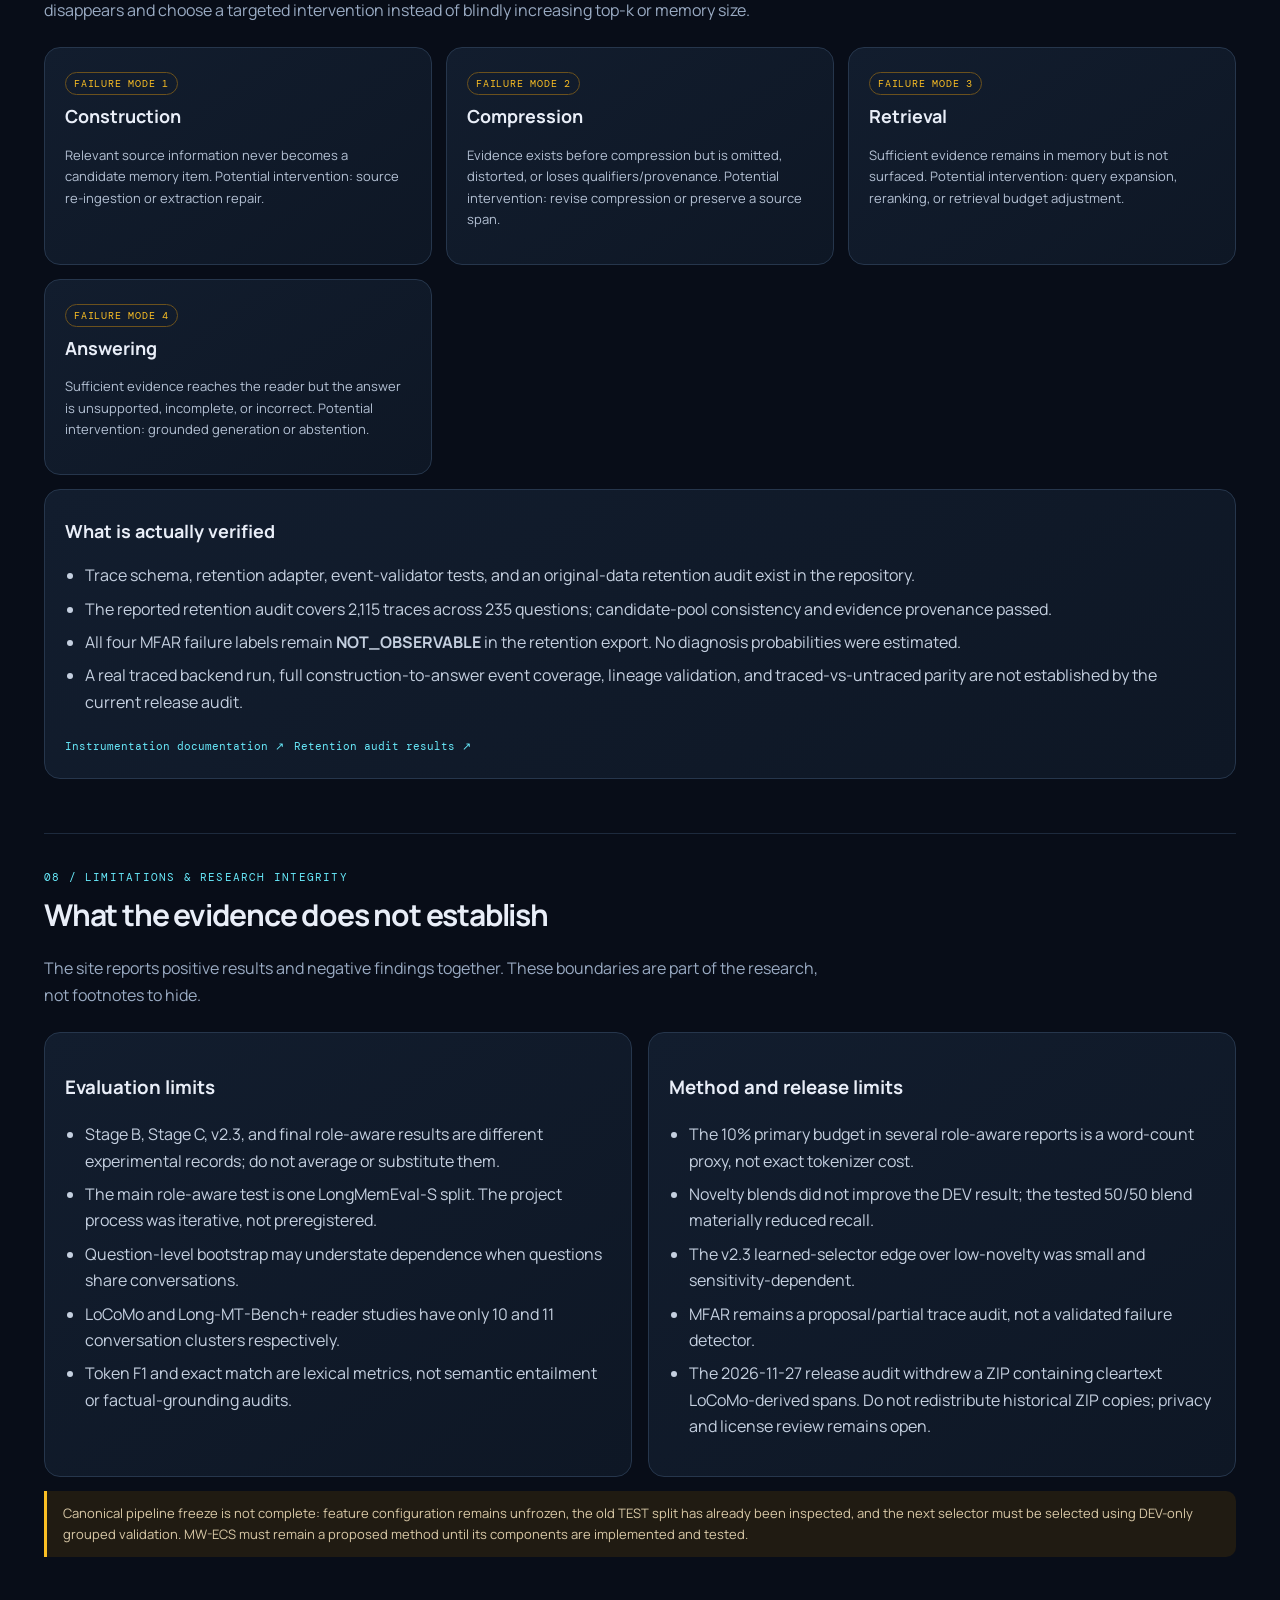
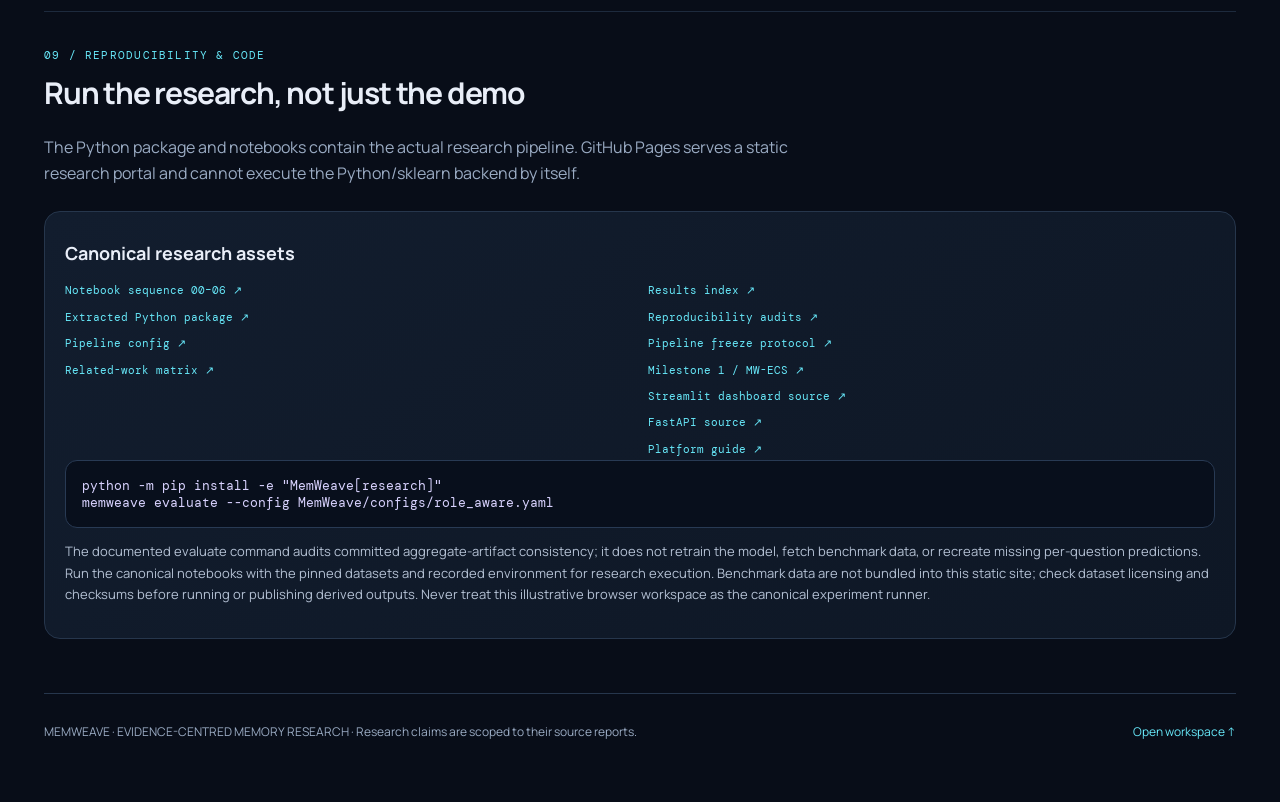
==== commit 404d0ee5: "Sync root research page with atomic evidence audit" ====
--- a/index.html
+++ b/index.html
@@ -34,7 +34,7 @@
 <div class="stat"><strong>0.2057</strong><span>LoCoMo reader token F1</span><small>Corrected FLAN-T5-small exploratory run</small></div>
 <div class="stat"><strong>4 stages</strong><span>MFAR failure taxonomy</span><small>Construction · compression · retrieval · answering</small></div>
 </div>
-<div class="navchips"><a href="#question">RESEARCH QUESTION</a><a href="#algorithms">ALGORITHM INVENTORY</a><a href="#simulator">SELECTION LAB</a><a href="#experiments">EXPERIMENT HISTORY</a><a href="#results">RESULTS</a><a href="#mfar">MFAR</a><a href="#limits">LIMITATIONS</a><a href="#reproduce">REPRODUCE</a></div>
+<div class="navchips"><a href="#question">RESEARCH QUESTION</a><a href="#algorithms">ALGORITHM INVENTORY</a><a href="#simulator">SELECTION LAB</a><a href="#browser-audit">BROWSER AUDIT</a><a href="#experiments">EXPERIMENT HISTORY</a><a href="#results">RESULTS</a><a href="#mfar">MFAR</a><a href="#limits">LIMITATIONS</a><a href="#reproduce">REPRODUCE</a></div>
 
 <section id="question" class="section">
 <div class="section-head"><div class="kicker">01 / RESEARCH QUESTION</div><h2>What should memory preserve?</h2><p>The central problem is a constrained selection task: preserve useful evidence from a long history before the future question is known, then test whether that evidence can be recovered and used.</p></div>
@@ -77,8 +77,68 @@
 </div>
 </section>
 
+<section id="browser-audit" class="section">
+<div class="section-head"><div class="kicker">04 / ATOMIC-EVIDENCE BROWSER AUDIT</div><h2>What survives when the memory budget is tight?</h2><p>The local workspace now exposes the selection trace at atomic-evidence level: each candidate carries a source link, role, facet, feature signals, and an explicit reason when it is rejected. The figures below are a reproducible example of the browser heuristic on the eight-unit sample conversation—not a benchmark result or a trained-model evaluation.</p></div>
+<div class="grid" style="margin:18px 0 22px">
+<div class="stat"><strong>8</strong><span>Evidence candidates</span><small>Atomic claims from one sample conversation</small></div>
+<div class="stat"><strong>1 / 8</strong><span>Retained at 10%</span><small>One complete unit fits the word-proxy cap</small></div>
+<div class="stat"><strong>90</strong><span>Source words</span><small>9-word cap at the 10% setting</small></div>
+<div class="stat"><strong>5 / 9</strong><span>Words used / cap</span><small>4 word-proxy units remain unused</small></div>
+</div>
+<div class="two">
+<div class="panel"><span class="status audit">Selected · browser heuristic</span><h3>Research priority: improving evidence retention.</h3><p>One user-authored, five-word evidence unit is retained. It adds the evidence-retention facet and has low measured redundancy in this candidate pool.</p><div class="metricline"><span>Score 0.659</span><span>Marginal utility 0.956</span><span>Redundancy 0.00</span></div><p class="small">Feature trace: novelty 0.78 · mean similarity 0.10 · top-3 similarity 0.17 · recency 0.25 · role 1.00 · first-person 0.00 · digits 0.00.</p></div>
+<div class="panel"><span class="status proposed">Explicit rejection reasons</span><h3>Not retained does not mean irrelevant.</h3><p>At the 10% setting, seven candidates do not fit after the selected unit. Examples include the 12-word project goal, six-word downstream-answer-quality priority, and nine-word exact-token-accounting requirement.</p><p class="small">The workspace records “remaining word-proxy budget is too small for this complete evidence unit” rather than silently truncating a claim. Rejection is a budget outcome, not a relevance judgement.</p></div>
+</div>
+<h3 style="margin-top:26px">Budget sweep · Coverage + MMR · λ = 0.25</h3>
+<p class="small">Same eight candidates, feature scores, policy, and redundancy weight. Only the word-count proxy cap changes. “Facets” counts distinct weighted facets represented among retained units.</p>
+<div class="table-wrap"><table><thead><tr><th>Budget</th><th>Retained</th><th>Words used / cap</th><th>Facets</th><th>What changes</th></tr></thead><tbody>
+<tr><td>10%</td><td>1 / 8</td><td>5 / 9</td><td>1</td><td>Only the short evidence-retention priority fits</td></tr>
+<tr><td>20%</td><td>2 / 8</td><td>14 / 18</td><td>2</td><td>Two facets represented</td></tr>
+<tr><td>30%</td><td>4 / 8</td><td>26 / 27</td><td>4</td><td>Four facets represented</td></tr>
+<tr><td>40%</td><td>5 / 8</td><td>36 / 36</td><td>5</td><td>Five facets represented; cap fully used</td></tr>
+<tr><td>50%</td><td>5 / 8</td><td>36 / 45</td><td>5</td><td>No additional complete unit is selected by this policy</td></tr>
+</tbody></table></div>
+<h3 style="margin-top:26px">Matched browser-policy comparison</h3>
+<p class="small">All policies use identical candidate units and scores, the same word-proxy caps, and λ = 0.25. Exact knapsack is exact only for the additive browser heuristic objective when its dynamic-programming work limit is met; it is not a relevance oracle.</p>
+<div class="table-wrap"><table><thead><tr><th>Budget</th><th>Policy</th><th>Retained</th><th>Words / cap</th><th>Facets</th><th>Weighted facet coverage</th><th>Solver</th></tr></thead><tbody>
+<tr><td>10%</td><td>Rank-only</td><td>1 / 8</td><td>9 / 9</td><td>1</td><td>23%</td><td>Heuristic</td></tr>
+<tr><td>10%</td><td>Exact knapsack</td><td>1 / 8</td><td>9 / 9</td><td>1</td><td>23%</td><td>Exact DP</td></tr>
+<tr><td>10%</td><td>Coverage-only</td><td>1 / 8</td><td>5 / 9</td><td>1</td><td>16%</td><td>Heuristic</td></tr>
+<tr><td>10%</td><td>MMR-only</td><td>1 / 8</td><td>9 / 9</td><td>1</td><td>23%</td><td>Heuristic</td></tr>
+<tr><td>10%</td><td>Coverage + MMR</td><td>1 / 8</td><td>5 / 9</td><td>1</td><td>16%</td><td>Heuristic</td></tr>
+<tr><td>20%</td><td>Rank-only</td><td>2 / 8</td><td>15 / 18</td><td>2</td><td>37%</td><td>Heuristic</td></tr>
+<tr><td>20%</td><td>Exact knapsack</td><td>3 / 8</td><td>17 / 18</td><td>3</td><td>44%</td><td>Exact DP</td></tr>
+<tr><td>20%</td><td>Coverage-only</td><td>3 / 8</td><td>17 / 18</td><td>3</td><td>44%</td><td>Heuristic</td></tr>
+<tr><td>20%</td><td>MMR-only</td><td>2 / 8</td><td>15 / 18</td><td>2</td><td>37%</td><td>Heuristic</td></tr>
+<tr><td>20%</td><td>Coverage + MMR</td><td>2 / 8</td><td>14 / 18</td><td>2</td><td>39%</td><td>Heuristic</td></tr>
+<tr><td>30%</td><td>Rank-only</td><td>3 / 8</td><td>25 / 27</td><td>3</td><td>47%</td><td>Heuristic</td></tr>
+<tr><td>30%</td><td>Exact knapsack</td><td>4 / 8</td><td>26 / 27</td><td>4</td><td>68%</td><td>Exact DP</td></tr>
+<tr><td>30%</td><td>Coverage-only</td><td>4 / 8</td><td>26 / 27</td><td>4</td><td>68%</td><td>Heuristic</td></tr>
+<tr><td>30%</td><td>MMR-only</td><td>3 / 8</td><td>25 / 27</td><td>3</td><td>47%</td><td>Heuristic</td></tr>
+<tr><td>30%</td><td>Coverage + MMR</td><td>4 / 8</td><td>26 / 27</td><td>4</td><td>68%</td><td>Heuristic</td></tr>
+<tr><td>40%</td><td>Rank-only</td><td>4 / 8</td><td>36 / 36</td><td>4</td><td>61%</td><td>Heuristic</td></tr>
+<tr><td>40%</td><td>Exact knapsack</td><td>5 / 8</td><td>36 / 36</td><td>5</td><td>78%</td><td>Exact DP</td></tr>
+<tr><td>40%</td><td>Coverage-only</td><td>5 / 8</td><td>36 / 36</td><td>5</td><td>78%</td><td>Heuristic</td></tr>
+<tr><td>40%</td><td>MMR-only</td><td>4 / 8</td><td>36 / 36</td><td>4</td><td>61%</td><td>Heuristic</td></tr>
+<tr><td>40%</td><td>Coverage + MMR</td><td>5 / 8</td><td>36 / 36</td><td>5</td><td>78%</td><td>Heuristic</td></tr>
+<tr><td>50%</td><td>Rank-only</td><td>4 / 8</td><td>42 / 45</td><td>4</td><td>56%</td><td>Heuristic</td></tr>
+<tr><td>50%</td><td>Exact knapsack</td><td>5 / 8</td><td>42 / 45</td><td>5</td><td>75%</td><td>Exact DP</td></tr>
+<tr><td>50%</td><td>Coverage-only</td><td>5 / 8</td><td>36 / 45</td><td>5</td><td>78%</td><td>Heuristic</td></tr>
+<tr><td>50%</td><td>MMR-only</td><td>4 / 8</td><td>42 / 45</td><td>4</td><td>56%</td><td>Heuristic</td></tr>
+<tr><td>50%</td><td>Coverage + MMR</td><td>5 / 8</td><td>36 / 45</td><td>5</td><td>78%</td><td>Heuristic</td></tr>
+</tbody></table></div>
+<div class="callout" style="margin-top:14px"><strong>Interpretation:</strong> weighted facet coverage is a policy diagnostic, not gold evidence recall. Gold evidence recall has not been measured here because no held-out relevance labels are supplied by default. Downstream answer quality has not been measured because this static demo does not run the fixed reader and evaluator.</div>
+<h3 style="margin-top:26px">From a browser trace to a question-level audit</h3>
+<div class="two">
+<div class="panel"><h3>1 · Label the evidence</h3><p>Enter a held-out question and mark every candidate unit containing evidence needed to answer it. The workspace then reports retention precision/recall/F1 and separately evaluates BM25+MMR retrieval from the retained subset.</p></div>
+<div class="panel"><h3>2 · Export matched questions</h3><p>Export one v2 JSON per distinct question while keeping the same conversation and candidate units loaded. Batch audit checks matched candidates and selections, then reports macro metrics, question-bootstrap 95% intervals, and paired deltas versus rank-only.</p></div>
+</div>
+<p class="small">The browser selector is a transparent heuristic, not the trained logistic-regression model. Cost is selected-text word count only: exact tokenizer cost and full metadata cost are unavailable. The workspace does not generate answers. These browser atomic-evidence diagnostics are not LongMemEval results, do not validate MW-ECS, and must not be presented as downstream answer-quality measurements.</p>
+<p><a class="code-link" href="./workspace.html">Open the interactive evidence workspace ↗</a> <a class="code-link" href="https://github.com/tishaaaaaaaaa5-sketch/memweavee/blob/main/MemWeave/src/memweave/browser_audit.py">Browser audit batch implementation ↗</a></p>
+</section>
+
 <section id="experiments" class="section">
-<div class="section-head"><div class="kicker">04 / EXPERIMENT HISTORY</div><h2>What each research stage investigated</h2><p>The stages are intentionally kept separate. Later corrections do not overwrite earlier experiments, and historical results are not pooled into a single headline.</p></div>
+<div class="section-head"><div class="kicker">05 / EXPERIMENT HISTORY</div><h2>What each research stage investigated</h2><p>The stages are intentionally kept separate. Later corrections do not overwrite earlier experiments, and historical results are not pooled into a single headline.</p></div>
 <div class="two">
 <article class="panel"><span class="status audit">Historical</span><h3>v2.0 · Adaptive temporal memory</h3><p>Initial real-data pipeline. Compared query-agnostic Setting B with query-conditioned Setting A. Proposed a memory encoder, temporal intelligence, rarity/importance features, learned utility model, MMR/cost/supersession-aware budget optimizer, and extensive ablations. MLP was the initial primary model; LR and gradient boosting were model-class alternatives.</p><a class="code-link" href="https://github.com/tishaaaaaaaaa5-sketch/memweavee/blob/main/MemWeave/notebooks/00_MemWeave_2_0.ipynb">Notebook ↗</a><a class="code-link" href="https://github.com/tishaaaaaaaaa5-sketch/memweavee/tree/main/MemWeave/results/v2_0">Results ↗</a></article>
 <article class="panel"><span class="status audit">Benchmark audit</span><h3>v2.1 · Fair baselines & diagnostics</h3><p>Revised the interpretation after v2.0 showed the headline learned-selector story did not survive stronger fair baselines. Added within-history feature AUC, nearest-neighbour structure diagnostics, signed rarity/novelty baselines, and stronger controls.</p><a class="code-link" href="https://github.com/tishaaaaaaaaa5-sketch/memweavee/blob/main/MemWeave/notebooks/01_MemWeave_2_1.ipynb">Notebook ↗</a><a class="code-link" href="https://github.com/tishaaaaaaaaa5-sketch/memweavee/tree/main/MemWeave/results/v2_1">Diagnostics ↗</a></article>
@@ -90,7 +150,7 @@
 </section>
 
 <section id="results" class="section">
-<div class="section-head"><div class="kicker">05 / REPORTED RESULTS</div><h2>Evidence, not a pooled leaderboard</h2><p>Each row belongs to a distinct experimental stage and endpoint. Read the scope and limitations alongside every number.</p></div>
+<div class="section-head"><div class="kicker">06 / REPORTED RESULTS</div><h2>Evidence, not a pooled leaderboard</h2><p>Each row belongs to a distinct experimental stage and endpoint. Read the scope and limitations alongside every number.</p></div>
 <div class="table-wrap"><table><thead><tr><th>Study / setting</th><th>Scope</th><th>Baseline</th><th>Role-aware / method</th><th>Interpretation</th></tr></thead><tbody>
 <tr><td>Stage B · LongMemEval-S</td><td>235 held-out questions</td><td>40.42%</td><td class="good">70.94% recall</td><td>Historical role-aware evidence recall; separate from Stage C.</td></tr>
 <tr><td>Stage C · LongMemEval-S</td><td>235-question test</td><td>40.42%</td><td class="good">82.06% recall</td><td>Regenerated run; 10% word-count proxy budget. Do not merge with Stage B.</td></tr>
@@ -120,7 +180,7 @@
 </section>
 
 <section id="mfar" class="section">
-<div class="section-head"><div class="kicker">06 / FAILURE ANALYSIS</div><h2>MFAR: diagnose the stage before spending more budget</h2><p>Memory Failure-Aware Retrieval is a proposed lifecycle-aware controller. It should identify where evidence disappears and choose a targeted intervention instead of blindly increasing top-k or memory size.</p></div>
+<div class="section-head"><div class="kicker">07 / FAILURE ANALYSIS</div><h2>MFAR: diagnose the stage before spending more budget</h2><p>Memory Failure-Aware Retrieval is a proposed lifecycle-aware controller. It should identify where evidence disappears and choose a targeted intervention instead of blindly increasing top-k or memory size.</p></div>
 <div class="four three">
 <div class="method"><span class="status proposed">Failure mode 1</span><h3>Construction</h3><p>Relevant source information never becomes a candidate memory item. Potential intervention: source re-ingestion or extraction repair.</p></div>
 <div class="method"><span class="status proposed">Failure mode 2</span><h3>Compression</h3><p>Evidence exists before compression but is omitted, distorted, or loses qualifiers/provenance. Potential intervention: revise compression or preserve a source span.</p></div>
@@ -131,7 +191,7 @@
 </section>
 
 <section id="limits" class="section">
-<div class="section-head"><div class="kicker">07 / LIMITATIONS & RESEARCH INTEGRITY</div><h2>What the evidence does not establish</h2><p>The site reports positive results and negative findings together. These boundaries are part of the research, not footnotes to hide.</p></div>
+<div class="section-head"><div class="kicker">08 / LIMITATIONS & RESEARCH INTEGRITY</div><h2>What the evidence does not establish</h2><p>The site reports positive results and negative findings together. These boundaries are part of the research, not footnotes to hide.</p></div>
 <div class="two">
 <div class="audit"><h3>Evaluation limits</h3><ul class="list"><li>Stage B, Stage C, v2.3, and final role-aware results are different experimental records; do not average or substitute them.</li><li>The main role-aware test is one LongMemEval-S split. The project process was iterative, not preregistered.</li><li>Question-level bootstrap may understate dependence when questions share conversations.</li><li>LoCoMo and Long-MT-Bench+ reader studies have only 10 and 11 conversation clusters respectively.</li><li>Token F1 and exact match are lexical metrics, not semantic entailment or factual-grounding audits.</li></ul></div>
 <div class="audit"><h3>Method and release limits</h3><ul class="list"><li>The 10% primary budget in several role-aware reports is a word-count proxy, not exact tokenizer cost.</li><li>Novelty blends did not improve the DEV result; the tested 50/50 blend materially reduced recall.</li><li>The v2.3 learned-selector edge over low-novelty was small and sensitivity-dependent.</li><li>MFAR remains a proposal/partial trace audit, not a validated failure detector.</li><li>The 2026-11-27 release audit withdrew a ZIP containing cleartext LoCoMo-derived spans. Do not redistribute historical ZIP copies; privacy and license review remains open.</li></ul></div>
@@ -140,7 +200,7 @@
 </section>
 
 <section id="reproduce" class="section">
-<div class="section-head"><div class="kicker">08 / REPRODUCIBILITY & CODE</div><h2>Run the research, not just the demo</h2><p>The Python package and notebooks contain the actual research pipeline. GitHub Pages serves a static research portal and cannot execute the Python/sklearn backend by itself.</p></div>
+<div class="section-head"><div class="kicker">09 / REPRODUCIBILITY & CODE</div><h2>Run the research, not just the demo</h2><p>The Python package and notebooks contain the actual research pipeline. GitHub Pages serves a static research portal and cannot execute the Python/sklearn backend by itself.</p></div>
 <div class="panel">
 <h3>Canonical research assets</h3>
 <div class="two">
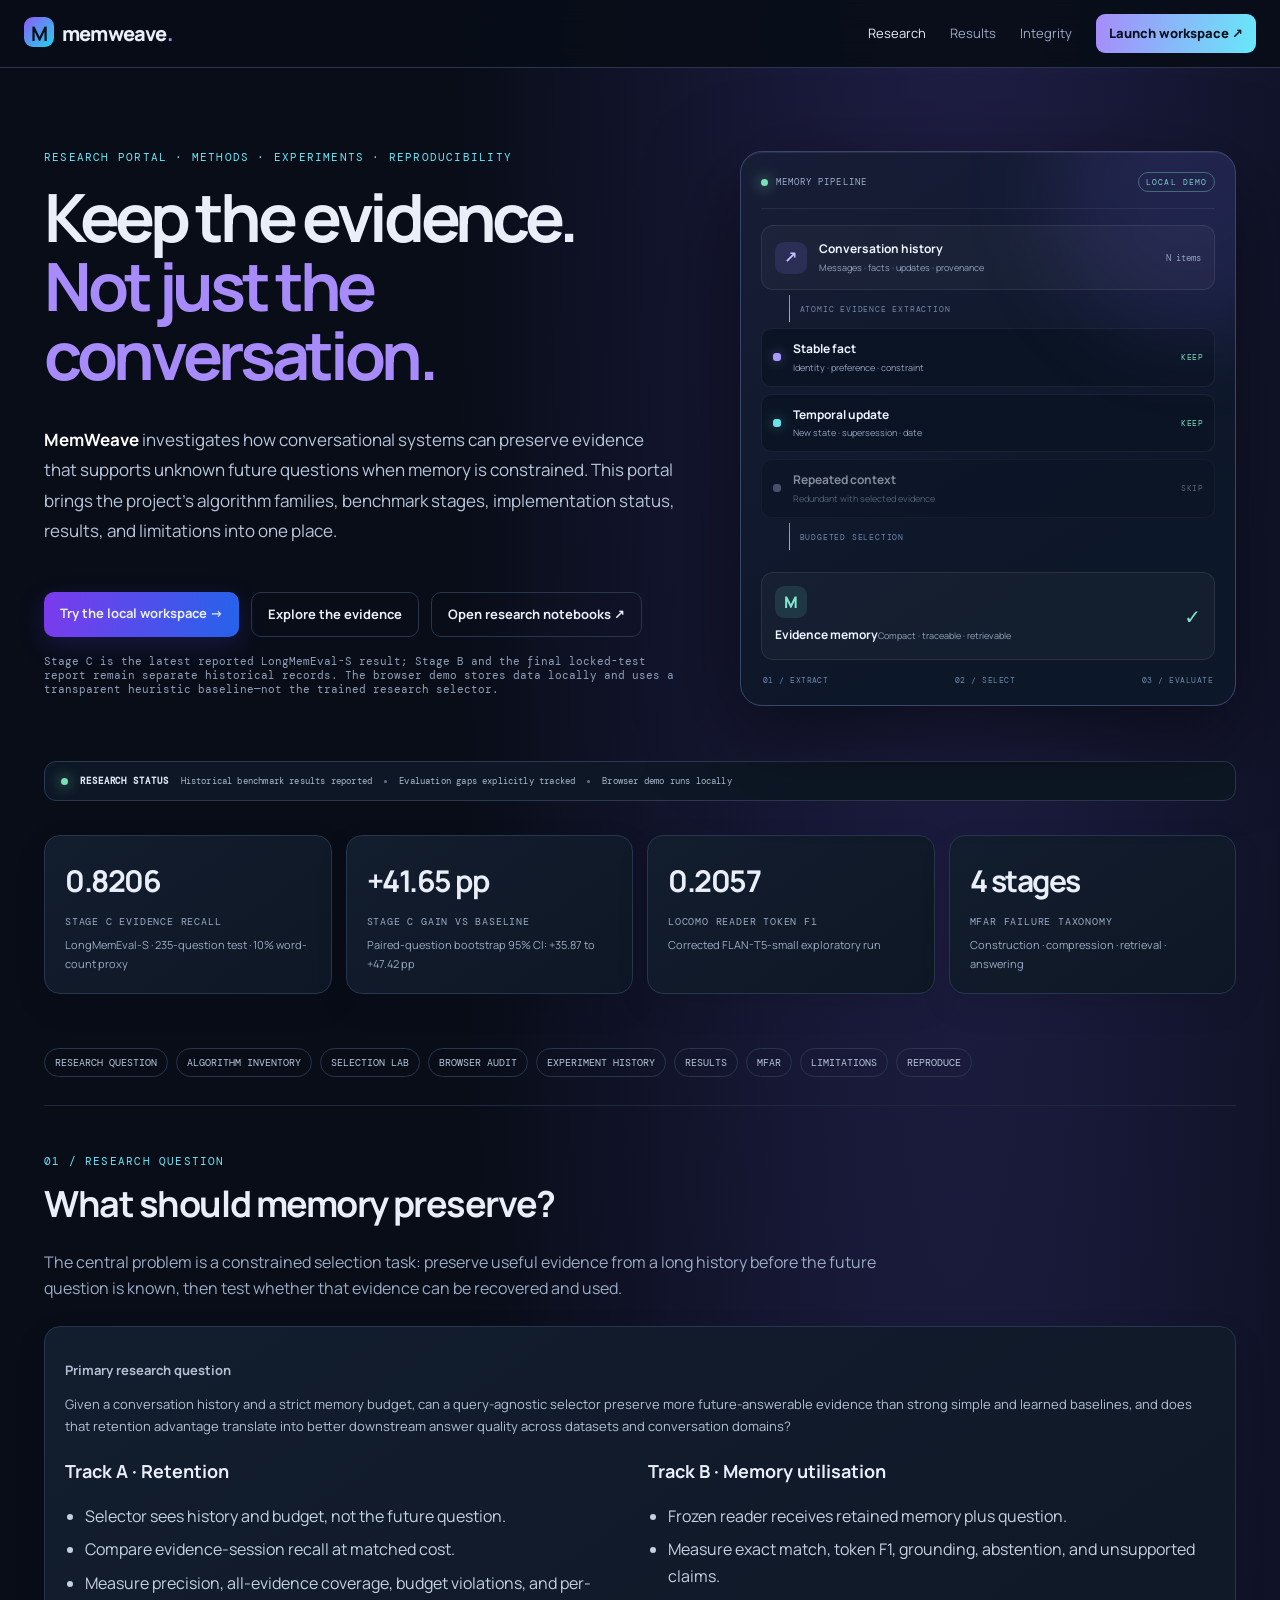
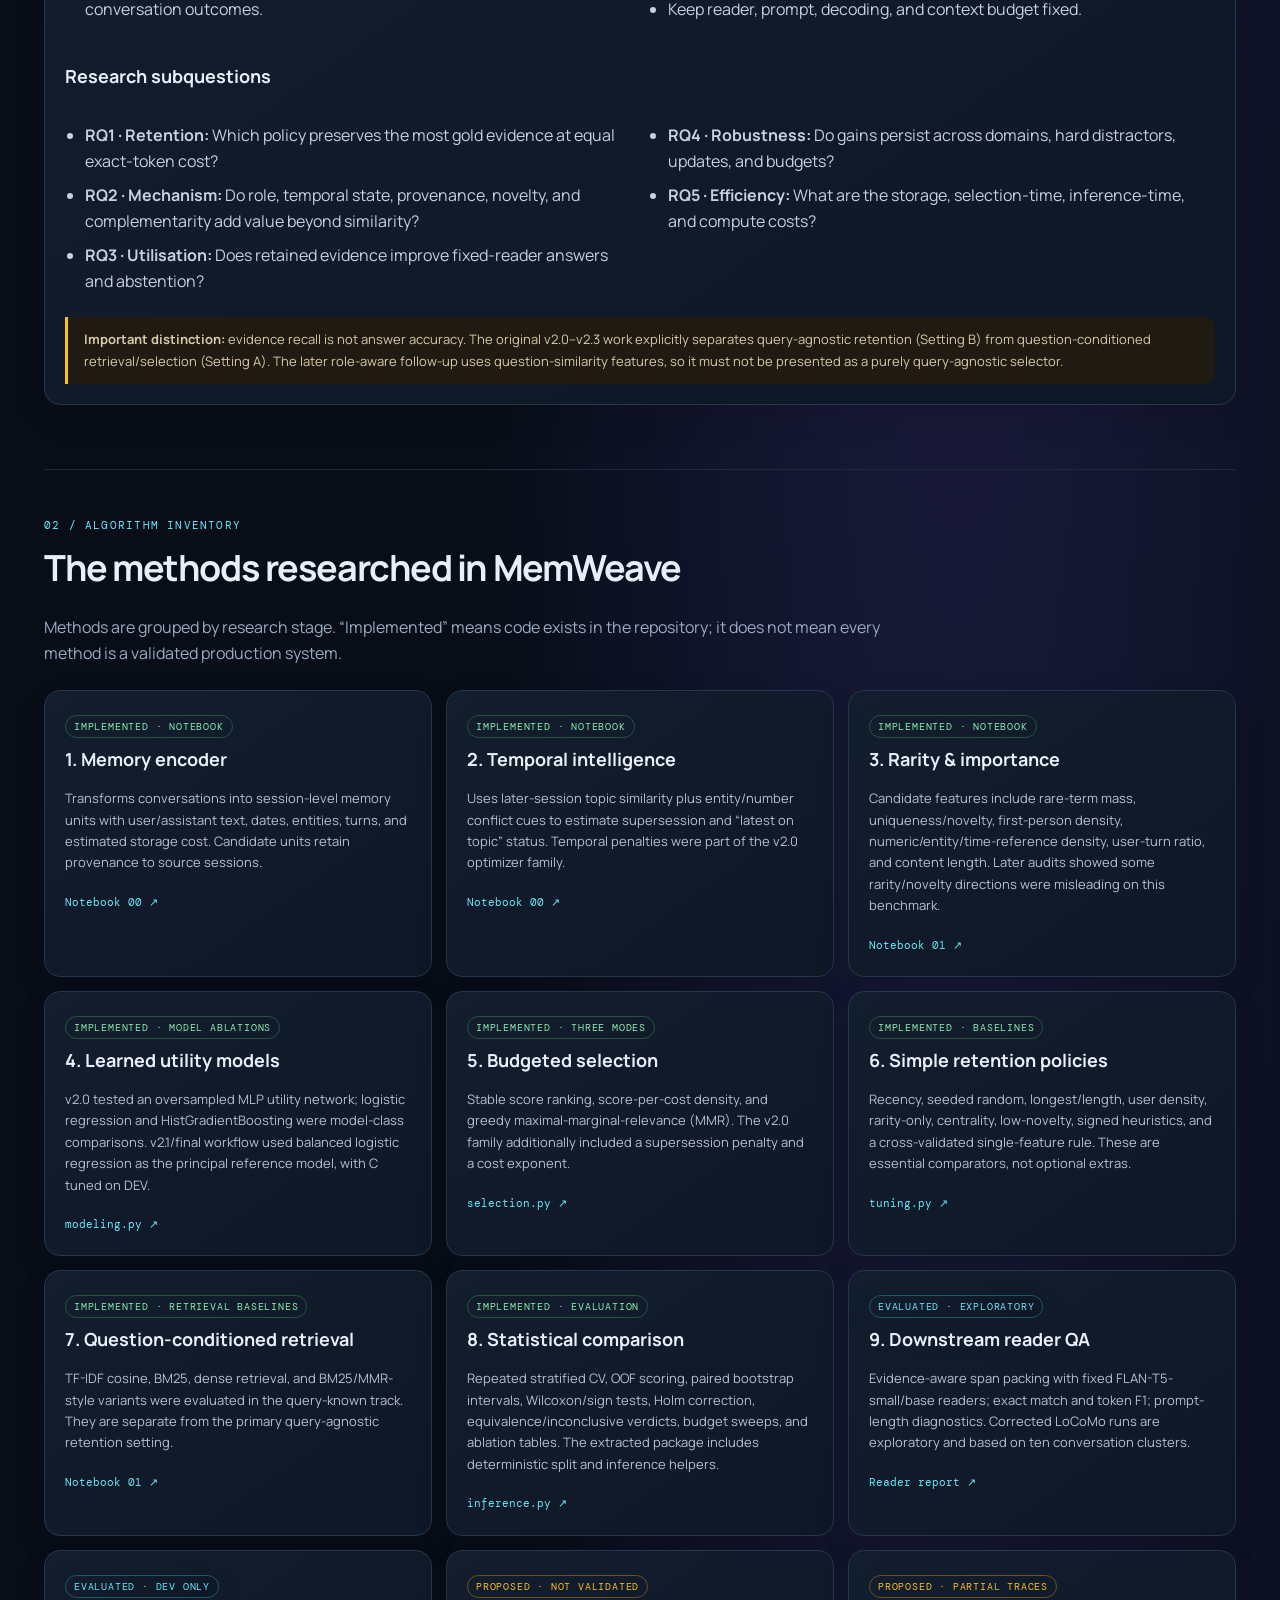
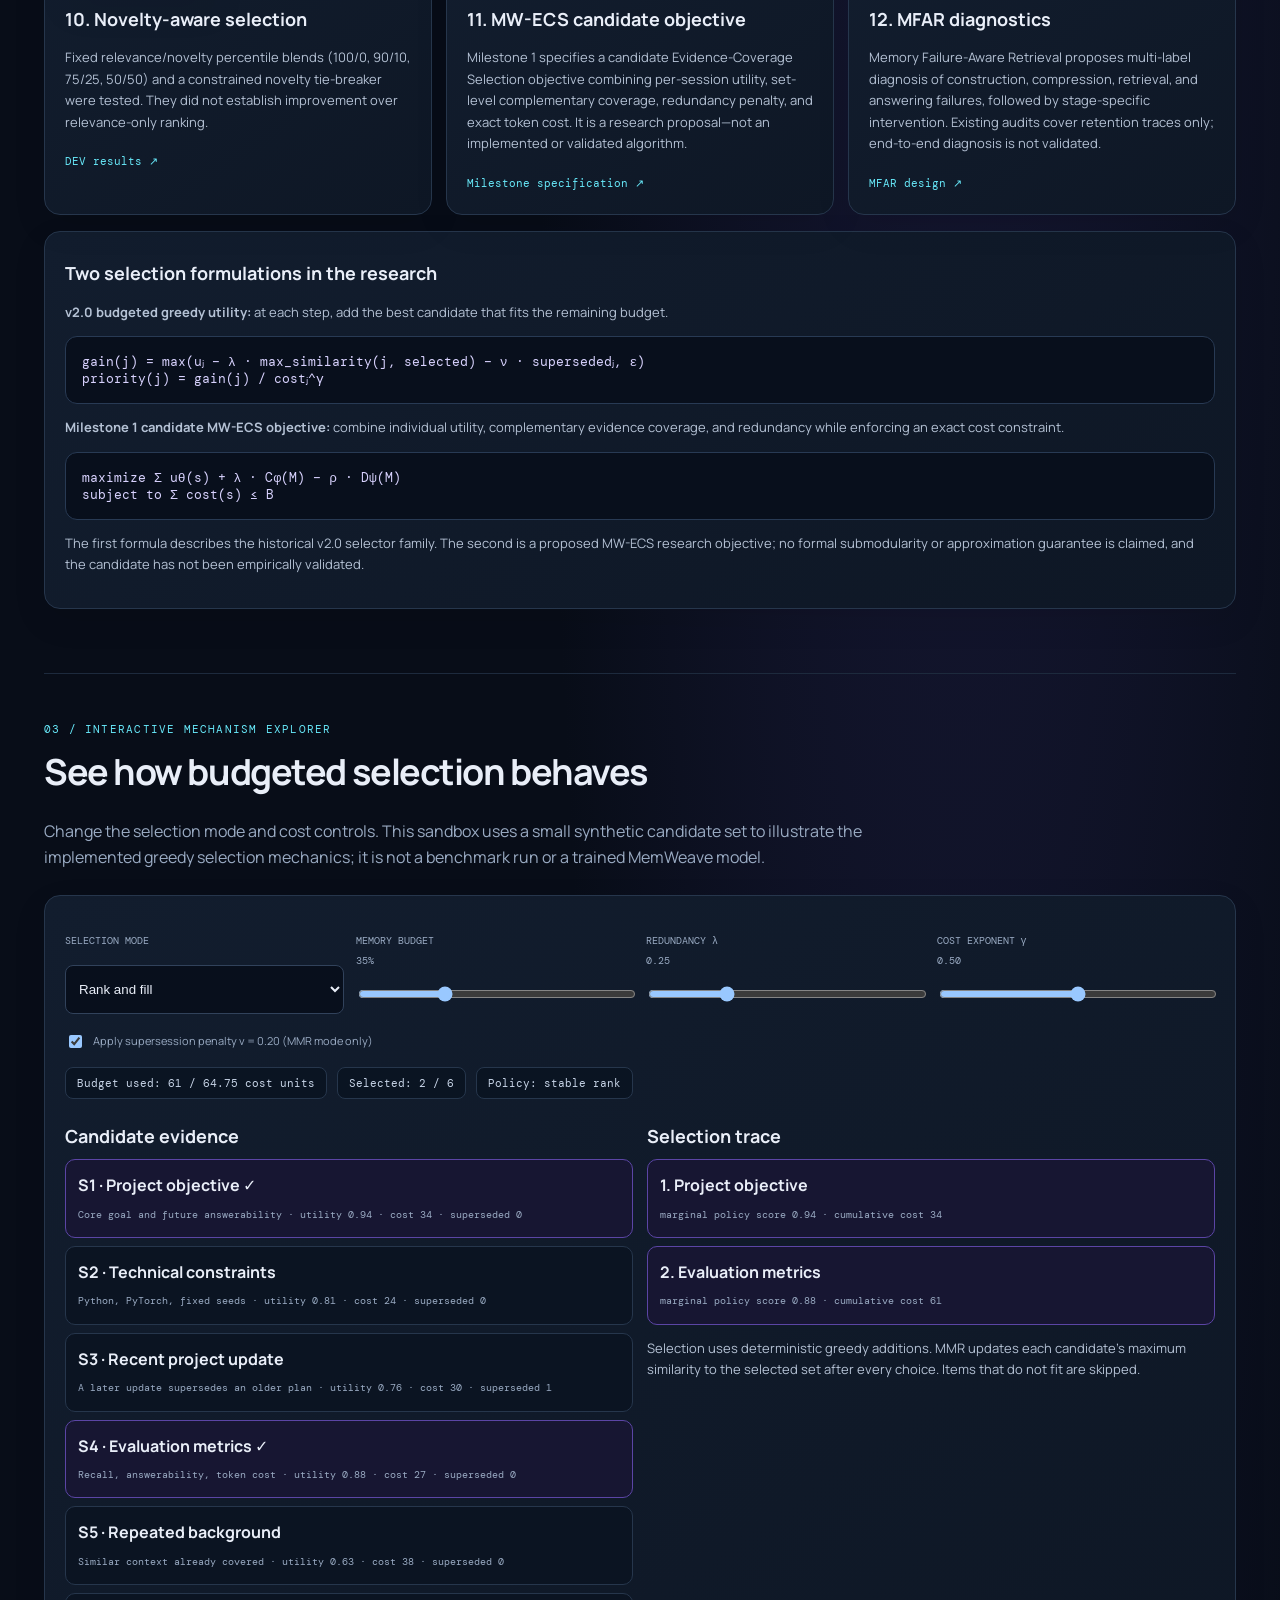
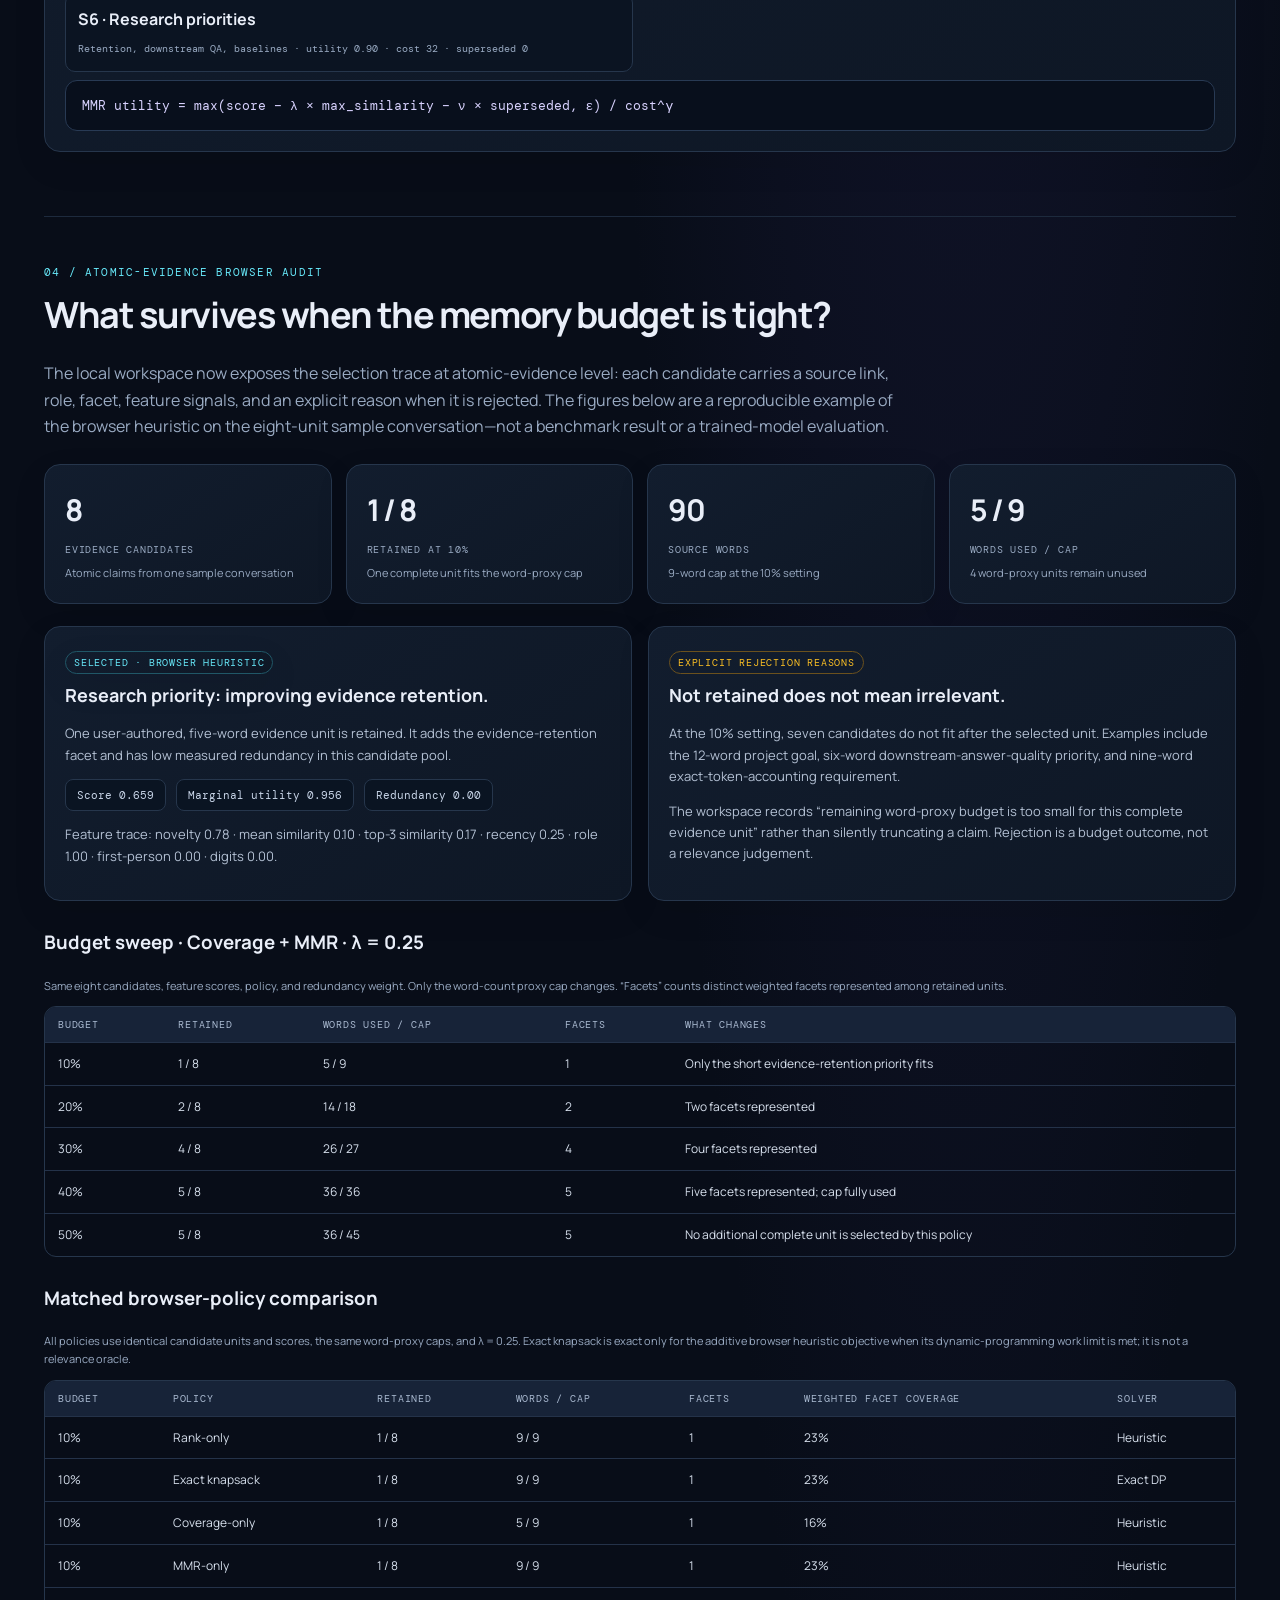
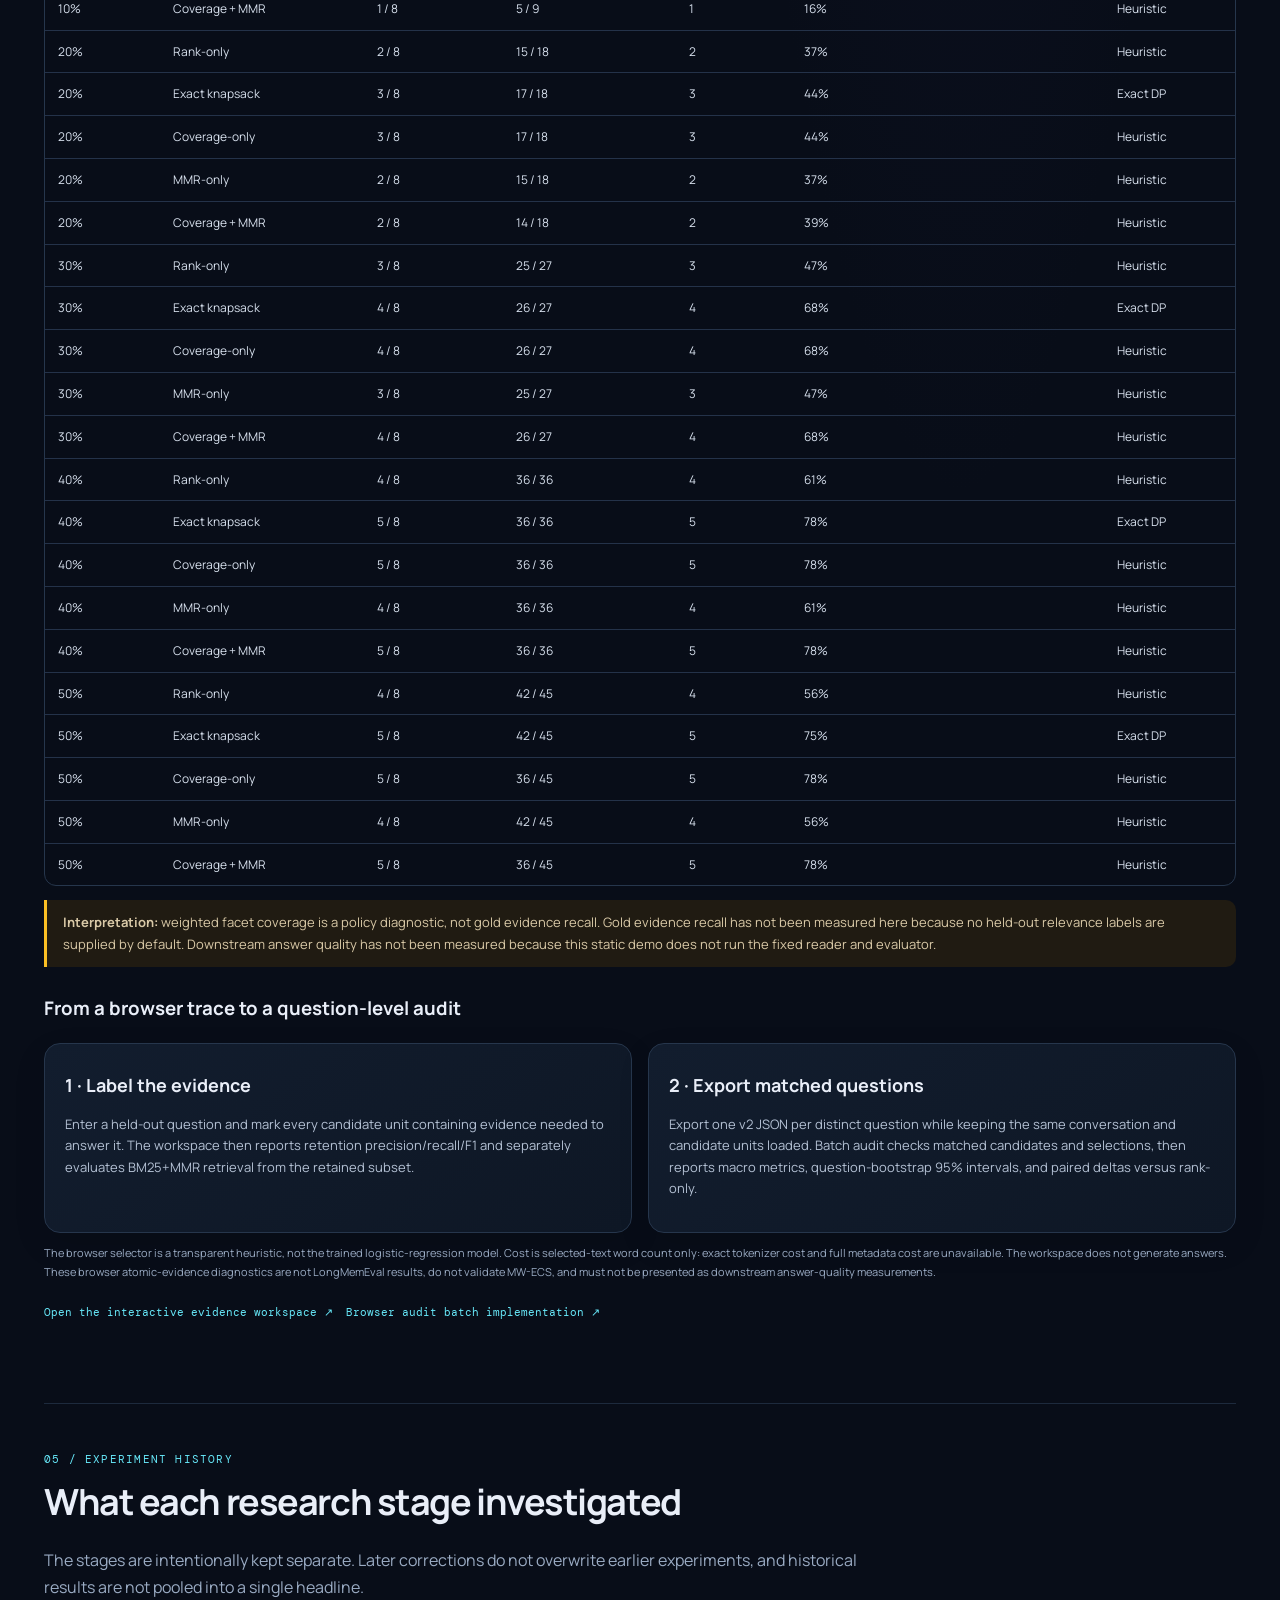
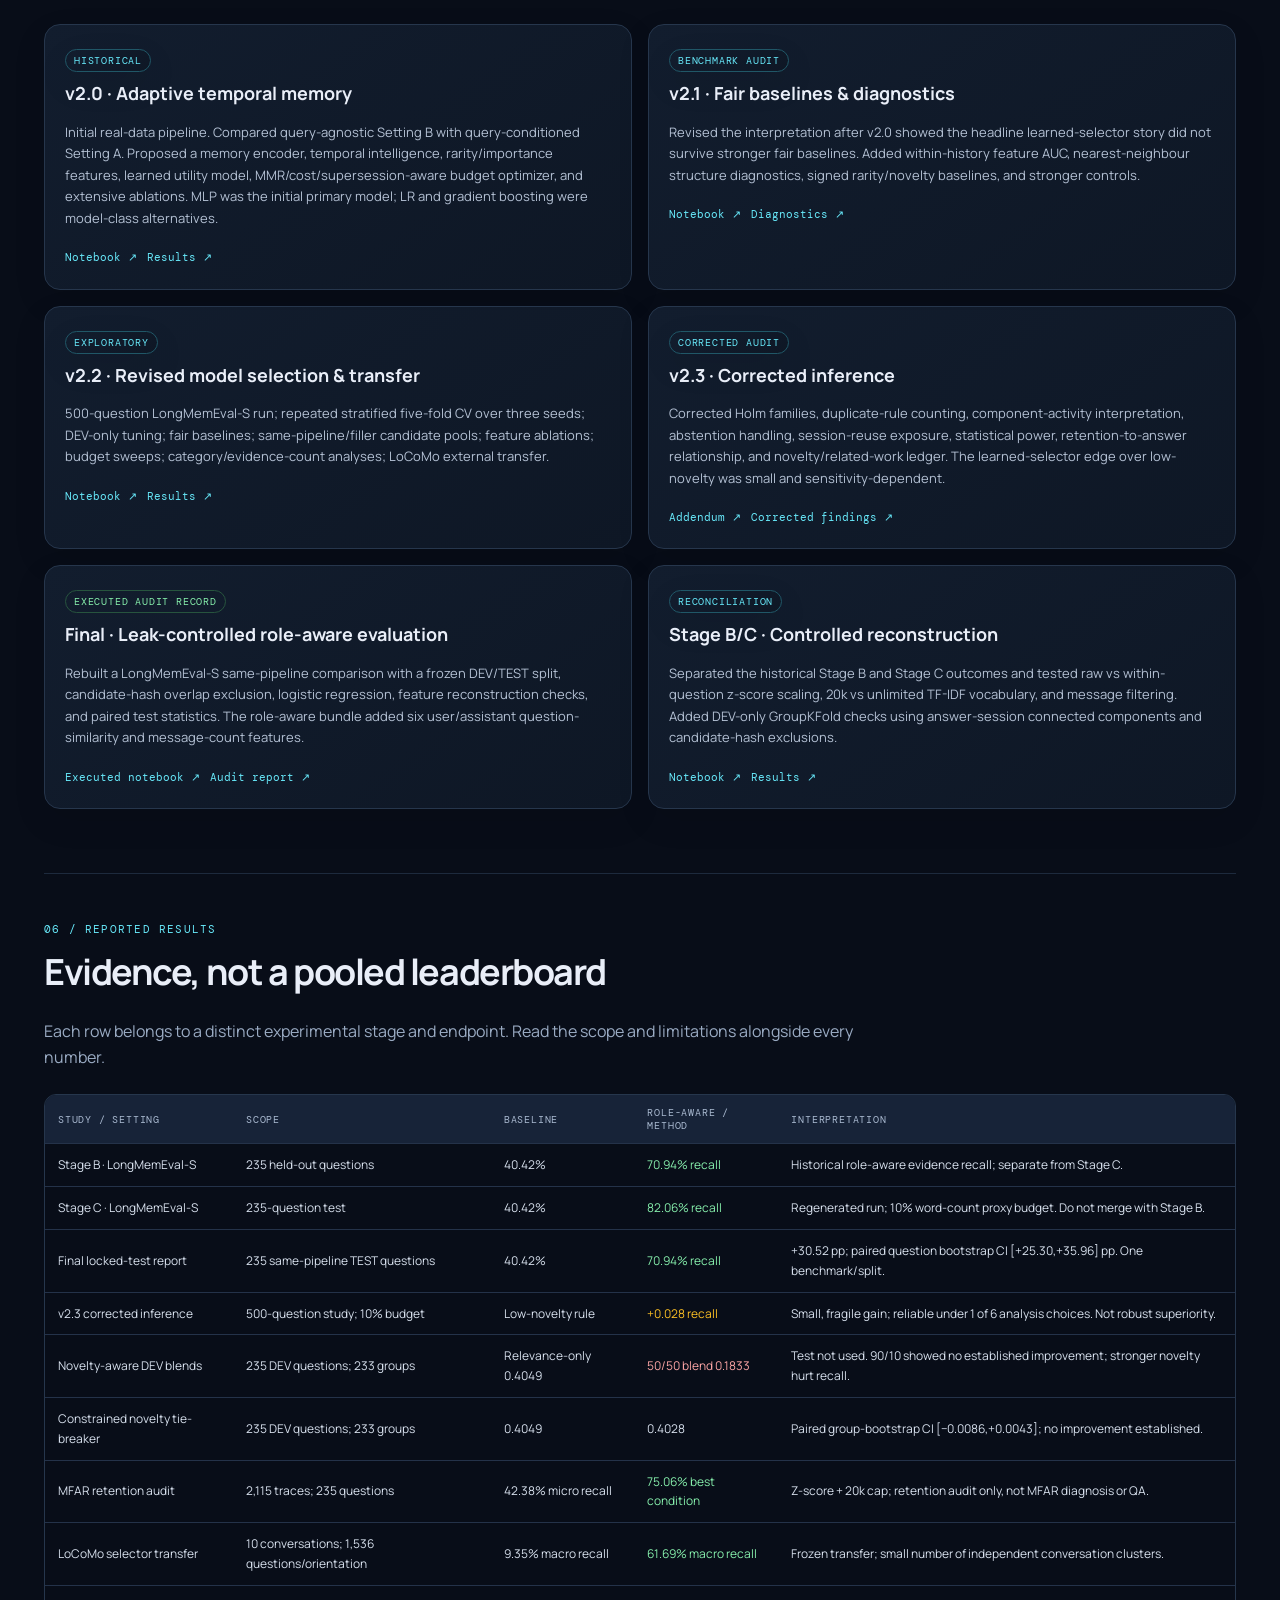
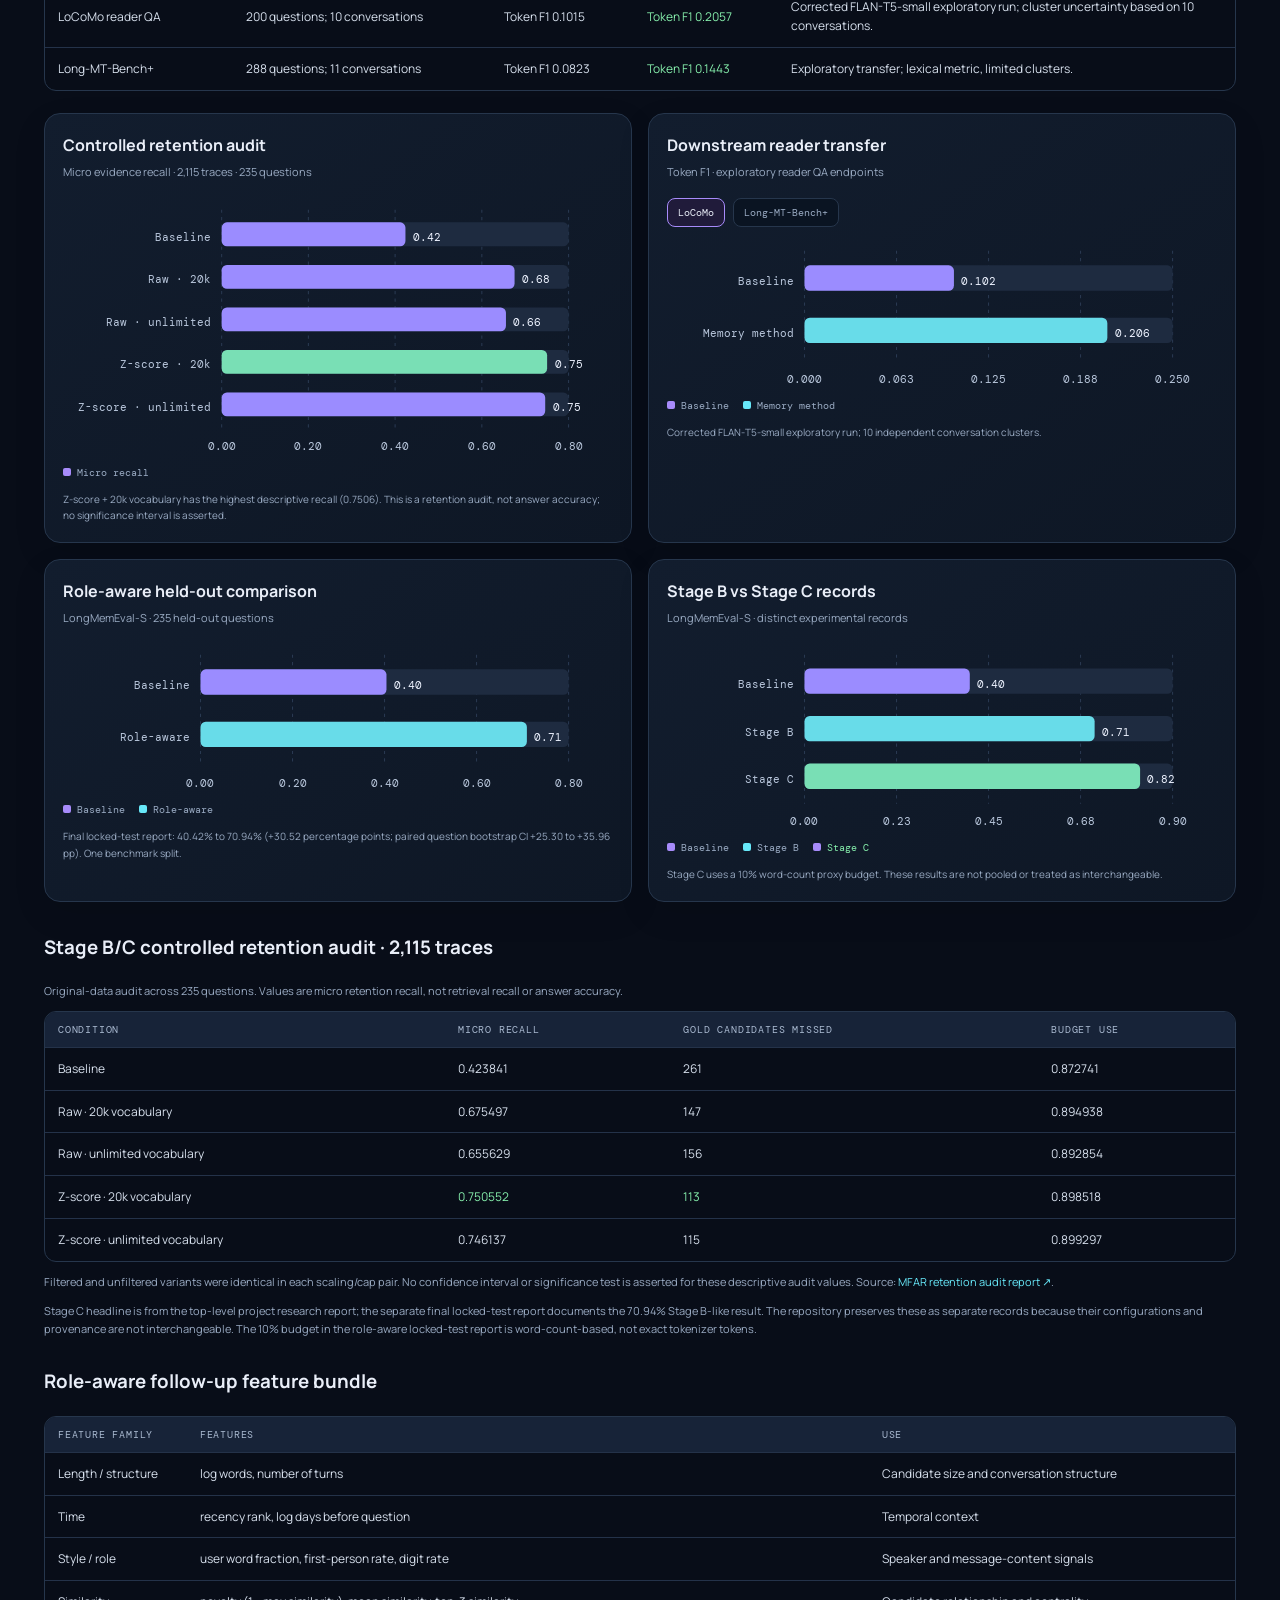
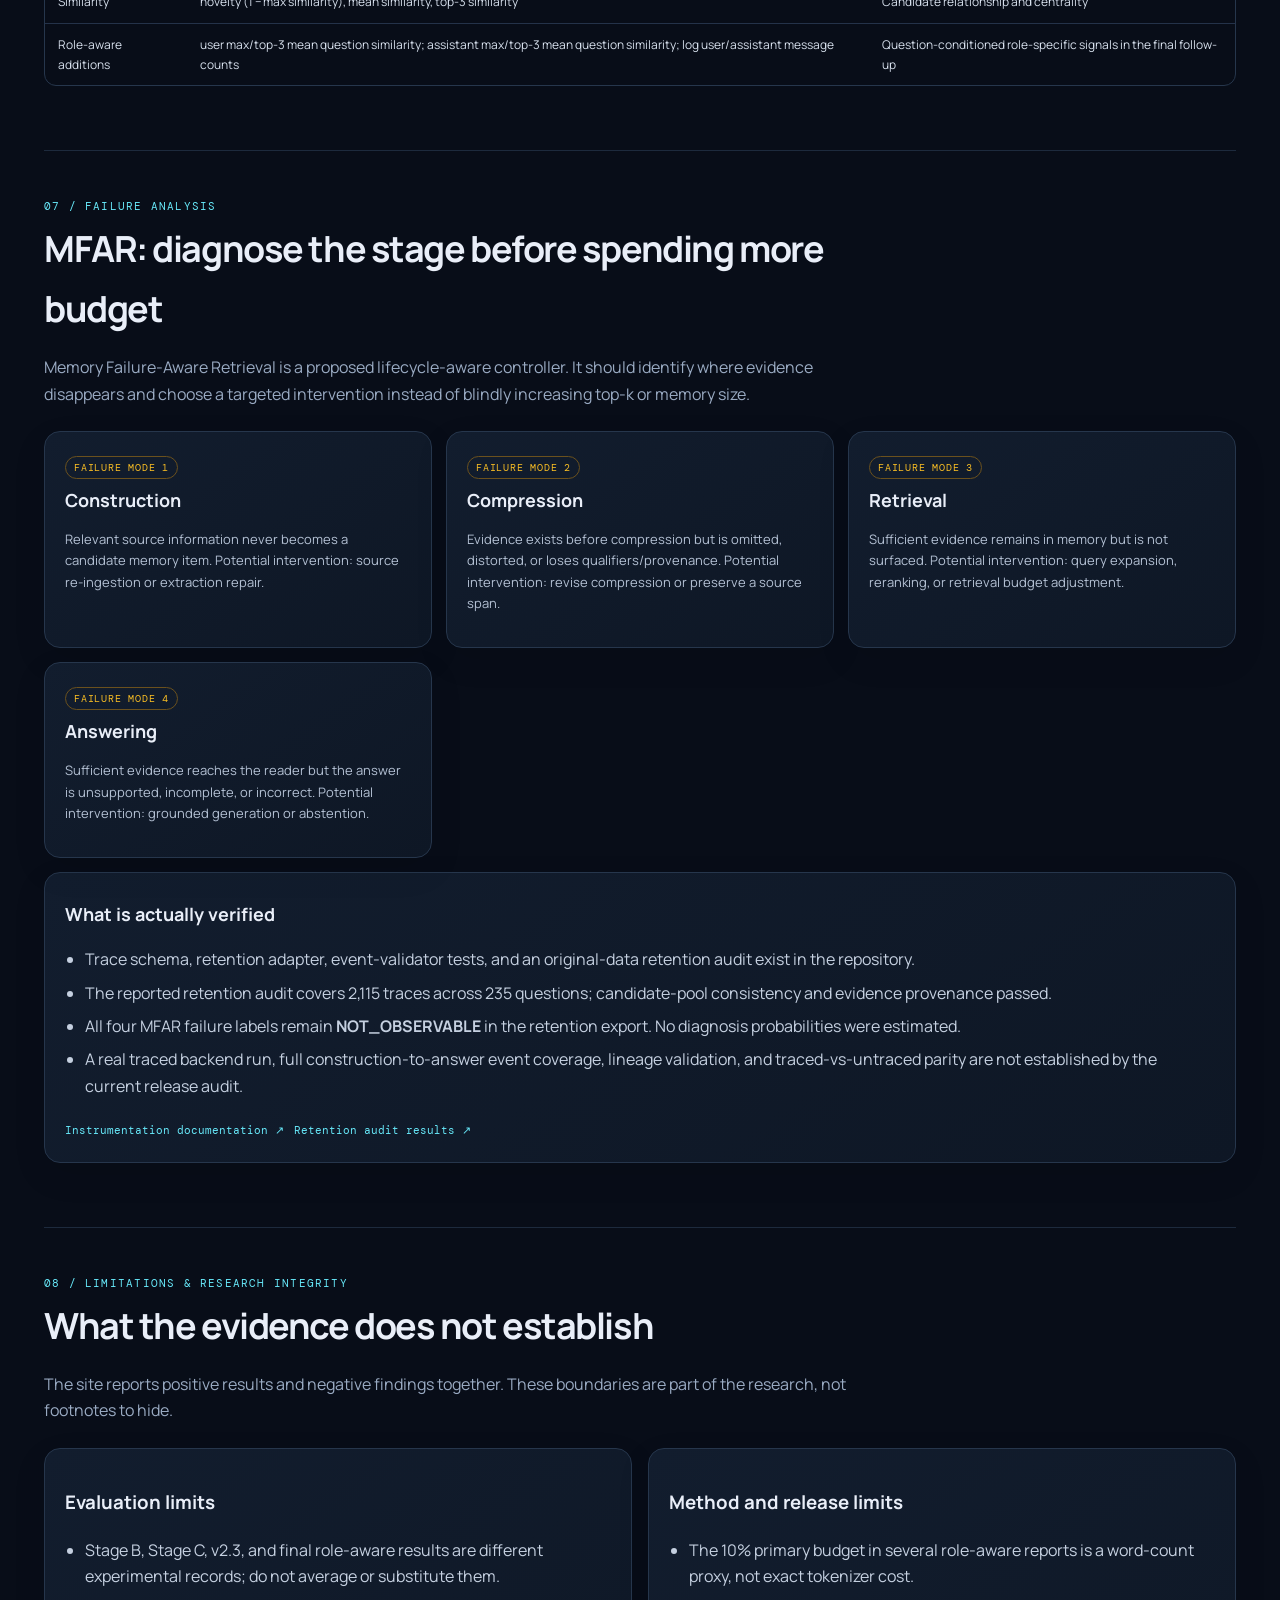
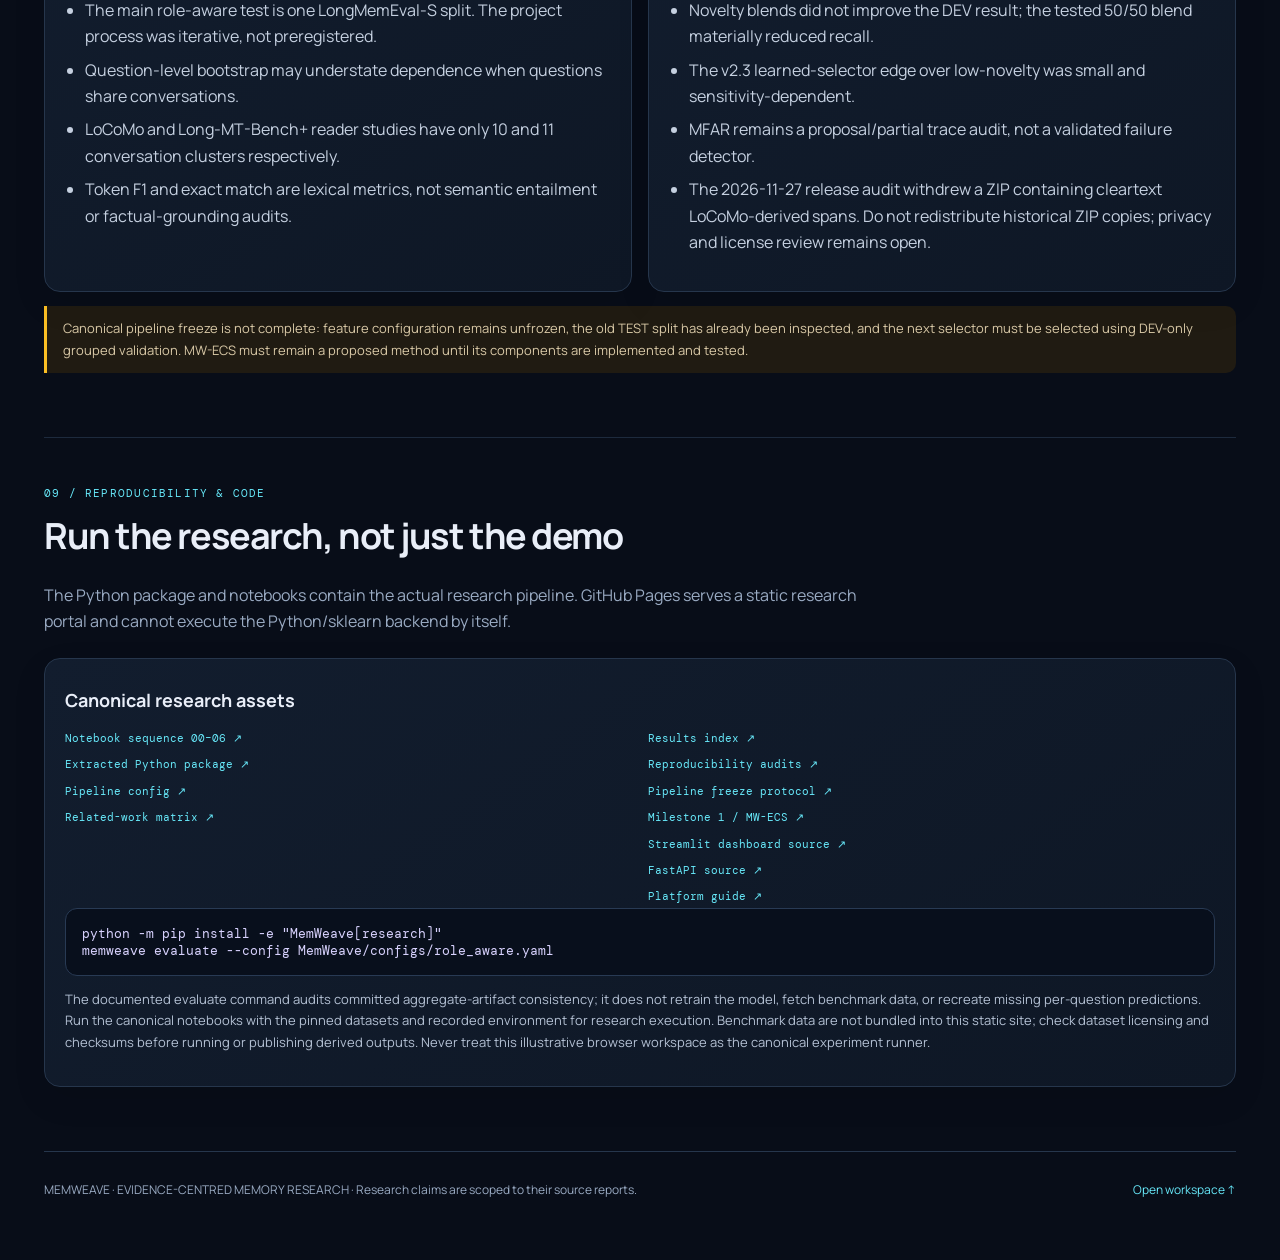
==== commit fa956f76: "Keep root research page in sync with polished portal" ====
--- a/index.html
+++ b/index.html
@@ -7,8 +7,8 @@
 <meta property="og:type" content="website">
 <meta property="og:title" content="MemWeave — Evidence-centred conversational memory">
 <meta property="og:description" content="Research on retaining future-useful conversational evidence under constrained memory budgets.">
-<meta name="color-scheme" content="dark">
-<title>MemWeave — Research & Algorithms</title>
+<meta name="color-scheme" content="dark"><meta name="author" content="MemWeave research project"><meta property="og:image" content="https://tishaaaaaaaaa5-sketch.github.io/memweavee/og-cover.svg"><meta name="twitter:card" content="summary_large_image">
+<title>MemWeave — Evidence-centred conversational memory</title><link rel="icon" type="image/svg+xml" href="./favicon.svg">
 <link rel="preconnect" href="https://fonts.googleapis.com"><link rel="preconnect" href="https://fonts.gstatic.com" crossorigin>
 <link href="https://fonts.googleapis.com/css2?family=DM+Mono:wght@400;500&family=Manrope:wght@400;500;600;700;800&display=swap" rel="stylesheet">
 <style>
@@ -16,18 +16,62 @@
 *{box-sizing:border-box}html{scroll-behavior:smooth}body{margin:0;background:radial-gradient(ellipse at 75% -10%,#22204b 0,transparent 38%),var(--bg);color:var(--text);font-family:var(--sans);line-height:1.65}
 a{color:var(--cyan);text-decoration:none}a:hover{text-decoration:underline}.top{height:68px;border-bottom:1px solid var(--line);display:flex;align-items:center;justify-content:space-between;padding:0 max(24px,calc((100vw - 1240px)/2));position:sticky;top:0;background:#080d18ed;backdrop-filter:blur(14px);z-index:5}.brand{color:var(--text);font-weight:800;letter-spacing:-.04em;font-size:20px}.brand b{display:inline-grid;place-items:center;width:30px;height:30px;border-radius:9px;background:linear-gradient(135deg,#8b5cf6,#22d3ee);color:#09111d;margin-right:8px}.brand span{color:var(--purple)}nav{display:flex;gap:24px;align-items:center;font-size:13px;color:var(--muted)}nav a{color:var(--muted)}nav a.active{color:var(--text)}nav .nav-cta{color:#08111e;background:linear-gradient(100deg,#a78bfa,#67e8f9);padding:9px 13px;border-radius:9px;font-weight:800}.hero-note{font:11px var(--mono)!important;color:#91a1ba!important;margin-top:17px!important;max-width:720px!important}.hero{max-width:1000px}.hero p{max-width:820px}.hero-actions .btn{transition:transform .18s ease,border-color .18s ease}.hero-actions .btn:hover{transform:translateY(-2px);text-decoration:none;border-color:#7c8ba8}.hero-actions .btn.primary:hover{filter:brightness(1.08)}.wrap{max-width:1240px;margin:auto;padding:0 24px}.hero{padding:76px 0 52px;max-width:920px}.eyebrow,.kicker,.tag{font:11px var(--mono);letter-spacing:.11em;text-transform:uppercase;color:var(--cyan)}h1{font-size:clamp(38px,6vw,66px);letter-spacing:-.065em;line-height:1.04;margin:16px 0 22px}.hero p{font-size:18px;color:#b8c5d8;max-width:790px}.hero strong{color:#fff}.hero-actions{display:flex;gap:12px;flex-wrap:wrap;margin-top:28px}.btn{border:1px solid var(--line);border-radius:10px;padding:11px 16px;color:var(--text);font-weight:700;font-size:13px;display:inline-block}.btn.primary{background:linear-gradient(100deg,#7c3aed,#2563eb);border:0}.grid{display:grid;grid-template-columns:repeat(4,1fr);gap:14px;margin:24px 0 54px}.stat,.panel,.method,.result,.audit{background:linear-gradient(145deg,#121d2e,#0e1725);border:1px solid var(--line);border-radius:16px;padding:20px}.stat strong{display:block;font-size:30px;letter-spacing:-.05em}.stat span{font:10px var(--mono);color:var(--muted);letter-spacing:.08em;text-transform:uppercase}.stat small{display:block;color:var(--muted);font-size:11px;margin-top:4px}.section{padding:36px 0 54px;border-top:1px solid #1d2a3d;scroll-margin-top:85px}.section-head{max-width:780px;margin-bottom:24px}.section h2{font-size:30px;letter-spacing:-.04em;margin:6px 0 8px}.section-head p,.muted{color:var(--muted)}.two{display:grid;grid-template-columns:1fr 1fr;gap:16px}.three{display:grid;grid-template-columns:repeat(3,1fr);gap:14px}.method h3,.panel h3{margin:7px 0;font-size:18px}.method p,.panel p{color:#b4c1d4;font-size:13px}.status{display:inline-block;font:10px var(--mono);letter-spacing:.08em;text-transform:uppercase;border-radius:99px;padding:4px 8px;border:1px solid var(--line);color:var(--muted)}.status.done{color:var(--green);border-color:#27543e}.status.proposed{color:var(--amber);border-color:#6b511d}.status.audit{color:var(--cyan);border-color:#205767}.list{padding-left:20px;color:#c5d0e0}.list li{margin:7px 0}.formula{padding:16px;background:#080f1c;border:1px solid #283a54;border-radius:12px;font:13px var(--mono);color:#d8d2fe;overflow-x:auto}.table-wrap{overflow:auto;border:1px solid var(--line);border-radius:12px}table{width:100%;border-collapse:collapse;min-width:640px;font-size:12px}th,td{padding:11px 13px;text-align:left;border-bottom:1px solid #243249}th{background:#172338;color:#a9b9d0;font:10px var(--mono);text-transform:uppercase;letter-spacing:.08em}td{color:#d7e0ed}tr:last-child td{border-bottom:0}.good{color:var(--green)}.warn{color:var(--amber)}.bad{color:var(--red)}.small{font-size:11px;color:var(--muted)}.code-link{font:11px var(--mono);display:inline-block;margin:4px 10px 4px 0}.sim-controls{display:grid;grid-template-columns:repeat(4,1fr);gap:12px;margin:18px 0}.sim-controls label{font:10px var(--mono);color:var(--muted);display:grid;gap:7px}.sim-controls select,.sim-controls input{width:100%;background:#080f1c;color:var(--text);border:1px solid #31425b;border-radius:8px;padding:9px}.sim-results{display:grid;grid-template-columns:1fr 1fr;gap:14px}.candidate{padding:12px;border:1px solid var(--line);border-radius:10px;margin:8px 0;background:#0b1422}.candidate strong{display:block}.candidate small{color:var(--muted);font:10px var(--mono)}.candidate.selected{border-color:#5b45a5;background:#171632}.meter{height:7px;background:#26354b;border-radius:10px;overflow:hidden}.meter i{display:block;height:100%;background:linear-gradient(90deg,#8b5cf6,#22d3ee)}.foot{padding:28px 0 60px;border-top:1px solid var(--line);color:var(--muted);font-size:12px}.navchips{display:flex;flex-wrap:wrap;gap:8px;margin:10px 0 28px}.navchips a{font:10px var(--mono);padding:7px 10px;border:1px solid var(--line);border-radius:99px;color:#b8c6da}.callout{border-left:3px solid var(--amber);padding:12px 16px;background:#201b12;border-radius:0 10px 10px 0;color:#d9c9a7;font-size:13px}.metricline{display:flex;gap:10px;flex-wrap:wrap}.metricline span{background:#0a1422;border:1px solid var(--line);padding:8px 11px;border-radius:8px;font:11px var(--mono);color:#c8d5e8}
 @media(max-width:900px){.grid{grid-template-columns:repeat(2,1fr)}.three{grid-template-columns:1fr 1fr}.two{grid-template-columns:1fr}.sim-controls{grid-template-columns:1fr 1fr}}@media(max-width:600px){.top{padding:0 14px}.top nav{gap:10px;font-size:11px}.wrap{padding:0 16px}.hero{padding-top:48px}.grid,.three,.sim-results,.sim-controls{grid-template-columns:1fr}.stat strong{font-size:25px}}
-.results-visuals{display:grid;grid-template-columns:repeat(2,minmax(0,1fr));gap:16px;margin:22px 0 30px}.viz-card{background:linear-gradient(145deg,#121d2e,#0e1725);border:1px solid var(--line);border-radius:16px;padding:18px;min-width:0}.viz-card h3{margin:0 0 5px;font-size:16px}.viz-card .viz-sub{font-size:11px;color:var(--muted);margin:0 0 16px}.viz-card svg{width:100%;height:auto;display:block;overflow:visible}.viz-card .viz-note{font-size:10px;color:var(--muted);margin:12px 0 0}.viz-legend{display:flex;gap:14px;flex-wrap:wrap;font:10px var(--mono);color:var(--muted);margin-top:10px}.viz-legend span:before{content:"";display:inline-block;width:8px;height:8px;border-radius:2px;background:var(--purple);margin-right:6px}.viz-legend span.alt:before{background:var(--cyan)}.viz-controls{display:flex;gap:8px;flex-wrap:wrap;margin:12px 0}.viz-controls button{background:#0a1422;border:1px solid var(--line);color:var(--muted);border-radius:8px;padding:7px 10px;font:10px var(--mono);cursor:pointer}.viz-controls button[aria-pressed="true"]{color:var(--text);border-color:var(--purple);background:#201b3a}.viz-caption{display:flex;justify-content:space-between;gap:10px;font:10px var(--mono);color:var(--muted);margin-top:10px}.viz-bar-label{font:10px var(--mono);fill:#b9c7dc}.viz-value{font:10px var(--mono);fill:#eef3ff}.viz-gridline{stroke:#293951;stroke-width:1;stroke-dasharray:3 4}.viz-bar-a{fill:#9b8cff}.viz-bar-b{fill:#68dce9}.viz-bar-c{fill:#79dfb5}.skip-link{position:absolute;left:12px;top:-60px;z-index:20;padding:10px 14px;background:#fff;color:#111;border-radius:8px;font-weight:800}.skip-link:focus{top:10px}a:focus-visible,button:focus-visible,input:focus-visible,select:focus-visible{outline:3px solid var(--cyan);outline-offset:3px}@media(prefers-reduced-motion:reduce){html{scroll-behavior:auto}*,*:before,*:after{scroll-behavior:auto!important;transition:none!important;animation:none!important}}@media(max-width:760px){.results-visuals{grid-template-columns:1fr}.viz-card{padding:14px}}@media(max-width:600px){.top{height:auto;min-height:68px;padding:10px 14px;gap:8px;flex-wrap:wrap}.top nav{gap:8px;flex-wrap:wrap;justify-content:flex-end}.top nav a{font-size:10px}.top nav .nav-cta{padding:7px 9px}}</style>
+.results-visuals{display:grid;grid-template-columns:repeat(2,minmax(0,1fr));gap:16px;margin:22px 0 30px}.viz-card{background:linear-gradient(145deg,#121d2e,#0e1725);border:1px solid var(--line);border-radius:16px;padding:18px;min-width:0}.viz-card h3{margin:0 0 5px;font-size:16px}.viz-card .viz-sub{font-size:11px;color:var(--muted);margin:0 0 16px}.viz-card svg{width:100%;height:auto;display:block;overflow:visible}.viz-card .viz-note{font-size:10px;color:var(--muted);margin:12px 0 0}.viz-legend{display:flex;gap:14px;flex-wrap:wrap;font:10px var(--mono);color:var(--muted);margin-top:10px}.viz-legend span:before{content:"";display:inline-block;width:8px;height:8px;border-radius:2px;background:var(--purple);margin-right:6px}.viz-legend span.alt:before{background:var(--cyan)}.viz-controls{display:flex;gap:8px;flex-wrap:wrap;margin:12px 0}.viz-controls button{background:#0a1422;border:1px solid var(--line);color:var(--muted);border-radius:8px;padding:7px 10px;font:10px var(--mono);cursor:pointer}.viz-controls button[aria-pressed="true"]{color:var(--text);border-color:var(--purple);background:#201b3a}.viz-caption{display:flex;justify-content:space-between;gap:10px;font:10px var(--mono);color:var(--muted);margin-top:10px}.viz-bar-label{font:10px var(--mono);fill:#b9c7dc}.viz-value{font:10px var(--mono);fill:#eef3ff}.viz-gridline{stroke:#293951;stroke-width:1;stroke-dasharray:3 4}.viz-bar-a{fill:#9b8cff}.viz-bar-b{fill:#68dce9}.viz-bar-c{fill:#79dfb5}.skip-link{position:absolute;left:12px;top:-60px;z-index:20;padding:10px 14px;background:#fff;color:#111;border-radius:8px;font-weight:800}.skip-link:focus{top:10px}a:focus-visible,button:focus-visible,input:focus-visible,select:focus-visible{outline:3px solid var(--cyan);outline-offset:3px}@media(prefers-reduced-motion:reduce){html{scroll-behavior:auto}*,*:before,*:after{scroll-behavior:auto!important;transition:none!important;animation:none!important}}@media(max-width:760px){.results-visuals{grid-template-columns:1fr}.viz-card{padding:14px}}@media(max-width:600px){.top{height:auto;min-height:68px;padding:10px 14px;gap:8px;flex-wrap:wrap}.top nav{gap:8px;flex-wrap:wrap;justify-content:flex-end}.top nav a{font-size:10px}.top nav .nav-cta{padding:7px 9px}}
+/* Editorial research portal refinement */
+.hero{max-width:1240px;display:grid;grid-template-columns:minmax(0,1.12fr) minmax(360px,.88fr);align-items:center;column-gap:clamp(30px,5vw,72px);padding-top:82px;padding-bottom:54px;max-width:1240px}
+.hero>.eyebrow,.hero>h1,.hero>p:not(.hero-note),.hero>.hero-actions,.hero>.hero-note{grid-column:1}
+.hero h1{font-size:clamp(44px,5.2vw,72px);max-width:720px;margin:18px 0 18px}
+.hero>p:not(.hero-note){font-size:17px;max-width:650px;line-height:1.8}
+.hero-visual{grid-column:2;grid-row:1 / span 6;align-self:center;position:relative;padding:20px;border:1px solid #39466b;border-radius:22px;background:linear-gradient(150deg,#171d36f5,#0c1728f5 72%);box-shadow:0 30px 90px #0008,inset 0 1px #ffffff14;overflow:hidden}
+.hero-visual:before{content:"";position:absolute;width:280px;height:280px;border-radius:50%;background:#7967ff24;filter:blur(45px);right:-100px;top:-100px;pointer-events:none}
+.visual-top,.visual-source,.visual-output,.visual-foot,.evidence-row{display:flex;align-items:center;justify-content:space-between;gap:12px}
+.visual-top{font:9px var(--mono);letter-spacing:.12em;color:#9eb0cc;padding-bottom:16px;border-bottom:1px solid #ffffff12}
+.visual-top>span:first-child{display:flex;align-items:center;gap:8px}.visual-top i,.ribbon-dot{width:7px;height:7px;border-radius:50%;background:#79dfb5;box-shadow:0 0 14px #79dfb5;display:inline-block}
+.visual-live{color:#7de0c1;border:1px solid #376e60;padding:4px 7px;border-radius:20px;font-size:8px}
+.visual-source,.visual-output{position:relative;z-index:1;background:#ffffff08;border:1px solid #ffffff15;border-radius:12px;padding:13px;margin-top:16px}
+.visual-source>div,.visual-output>div{flex:1;display:grid;gap:2px}.visual-source b,.visual-output b,.evidence-row b{font-size:12px;color:#edf3ff}.visual-source small,.visual-output small,.evidence-row small{font-size:9px;color:#91a3bf}.node-icon,.output-icon{display:grid;place-items:center;width:32px;height:32px;border-radius:9px;background:#8878ff24;color:#c8bdff;font-weight:800}.node-count{font:9px var(--mono);color:#8ea2bf}
+.flow-line{height:38px;display:flex;align-items:center;gap:10px;padding-left:28px}.flow-line span{height:27px;width:1px;background:linear-gradient(#8e7bff,#51d5dc)}.flow-line small{font:8px var(--mono);letter-spacing:.1em;color:#7187a7}
+.visual-evidence{display:grid;gap:7px}.evidence-row{justify-content:flex-start;background:#0b1424;border:1px solid #ffffff10;padding:10px 11px;border-radius:10px}.evidence-row>div{flex:1;display:grid;gap:2px}.evidence-row em{font:8px var(--mono);font-style:normal;color:#7ee0bf;letter-spacing:.06em}.evidence-row.faded{opacity:.52}.evidence-row.faded em{color:#9ba8ba}.evidence-dot{width:8px;height:8px;border-radius:3px}.evidence-dot.violet{background:#a99aff;box-shadow:0 0 12px #a99aff70}.evidence-dot.cyan{background:#6be4e9;box-shadow:0 0 12px #6be4e970}.evidence-dot.grey{background:#75839a}
+.output-icon{background:#6adfcf20;color:#83e6d0}.output-check{color:#83e6d0;font-size:20px}.visual-foot{font:8px var(--mono);letter-spacing:.06em;color:#7187a7;padding:15px 2px 0}
+.research-ribbon{display:flex;align-items:center;gap:12px;flex-wrap:wrap;padding:13px 16px;margin:0 0 34px;border:1px solid #293950;border-radius:12px;background:#0d1725;color:#aab9ce;font:9px var(--mono);letter-spacing:.02em}.research-ribbon b{color:#dce7f6;font-size:9px;letter-spacing:.1em}.research-ribbon i{height:3px;width:3px;border-radius:50%;background:#60728e}
+.top{max-width:none;padding-left:max(24px,calc((100vw - 1240px)/2));padding-right:max(24px,calc((100vw - 1240px)/2))}
+.nav-cta{white-space:nowrap}
+.section{padding-top:48px;padding-bottom:64px}
+.section-head{max-width:850px}
+.section h2{font-size:clamp(27px,3vw,36px)}
+.stat,.panel,.method,.result,.audit,.viz-card{box-shadow:0 12px 34px #00000016}
+.stat{transition:transform .2s ease,border-color .2s ease}.stat:hover{transform:translateY(-3px);border-color:#53658a}
+.btn{transition:transform .18s ease,border-color .18s ease,filter .18s ease}.btn:hover{transform:translateY(-2px);text-decoration:none;border-color:#647a9e}
+.btn.primary{box-shadow:0 8px 24px #4934bd45}
+:target{scroll-margin-top:90px}
+@media(max-width:900px){.hero{grid-template-columns:1fr;max-width:760px;padding-top:58px}.hero>.eyebrow,.hero>h1,.hero>p:not(.hero-note),.hero>.hero-actions,.hero>.hero-note,.hero-visual{grid-column:1;grid-row:auto}.hero-visual{margin-top:30px;max-width:620px}.research-ribbon{margin-top:0}}
+@media(max-width:600px){.hero{padding:42px 0 34px}.hero h1{font-size:clamp(40px,12vw,56px)}.hero>p:not(.hero-note){font-size:15px}.hero-visual{padding:14px;border-radius:16px}.research-ribbon{font-size:8px;gap:8px}.top{padding:0 14px}.top nav{gap:10px}.top nav a{font-size:10px}}
+</style>
 </head>
 <body>
 <a class="skip-link" href="#main-content">Skip to main content</a>
-<header class="top"><a class="brand" href="./" aria-label="MemWeave home"><b>M</b>memweave<span>.</span></a><nav><a class="nav-cta" href="./workspace.html">Open workspace ↗</a><a class="active" href="#question">Research</a><a href="https://github.com/tishaaaaaaaaa5-sketch/memweavee" target="_blank" rel="noreferrer">Source ↗</a></nav></header>
+<header class="top"><a class="brand" href="./" aria-label="MemWeave home"><b>M</b>memweave<span>.</span></a><nav><a class="active" href="#question">Research</a><a href="#results">Results</a><a href="#limits">Integrity</a><a class="nav-cta" href="./workspace.html">Launch workspace ↗</a></nav></header>
 <main class="wrap" id="main-content">
 <section class="hero">
 <div class="eyebrow">RESEARCH PORTAL · METHODS · EXPERIMENTS · REPRODUCIBILITY</div>
 <h1>Keep the evidence.<br><span style="color:var(--purple)">Not just the conversation.</span></h1>
 <p><strong>MemWeave</strong> investigates how conversational systems can preserve evidence that supports unknown future questions when memory is constrained. This portal brings the project's algorithm families, benchmark stages, implementation status, results, and limitations into one place.</p>
 <div class="hero-actions"><a class="btn primary" href="./workspace.html">Try the local workspace →</a><a class="btn" href="#results">Explore the evidence</a><a class="btn" href="https://github.com/tishaaaaaaaaa5-sketch/memweavee/tree/main/MemWeave/notebooks" target="_blank" rel="noreferrer">Open research notebooks ↗</a></div><p class="hero-note">Stage C is the latest reported LongMemEval-S result; Stage B and the final locked-test report remain separate historical records. The browser demo stores data locally and uses a transparent heuristic baseline—not the trained research selector.</p>
-</section>
+<div class="hero-visual" aria-label="Illustration of the MemWeave evidence pipeline">
+ <div class="visual-top"><span><i></i> MEMORY PIPELINE</span><span class="visual-live">LOCAL DEMO</span></div>
+ <div class="visual-source"><span class="node-icon">↗</span><div><b>Conversation history</b><small>Messages · facts · updates · provenance</small></div><span class="node-count">N items</span></div>
+ <div class="flow-line"><span></span><small>ATOMIC EVIDENCE EXTRACTION</small></div>
+ <div class="visual-evidence">
+  <div class="evidence-row"><span class="evidence-dot violet"></span><div><b>Stable fact</b><small>Identity · preference · constraint</small></div><em>KEEP</em></div>
+  <div class="evidence-row"><span class="evidence-dot cyan"></span><div><b>Temporal update</b><small>New state · supersession · date</small></div><em>KEEP</em></div>
+  <div class="evidence-row faded"><span class="evidence-dot grey"></span><div><b>Repeated context</b><small>Redundant with selected evidence</small></div><em>SKIP</em></div>
+ </div>
+ <div class="flow-line"><span></span><small>BUDGETED SELECTION</small></div>
+ <div class="visual-output"><div><span class="output-icon">M</span><div><b>Evidence memory</b><small>Compact · traceable · retrievable</small></div></div><span class="output-check">✓</span></div>
+ <div class="visual-foot"><span>01 / EXTRACT</span><span>02 / SELECT</span><span>03 / EVALUATE</span></div>
+</div>
+</section>
+<div class="research-ribbon"><span class="ribbon-dot"></span><b>RESEARCH STATUS</b><span>Historical benchmark results reported</span><i></i><span>Evaluation gaps explicitly tracked</span><i></i><span>Browser demo runs locally</span></div>
 <div class="grid">
 <div class="stat"><strong>0.8206</strong><span>Stage C evidence recall</span><small>LongMemEval-S · 235-question test · 10% word-count proxy</small></div>
 <div class="stat"><strong>+41.65 pp</strong><span>Stage C gain vs baseline</span><small>Paired-question bootstrap 95% CI: +35.87 to +47.42 pp</small></div>
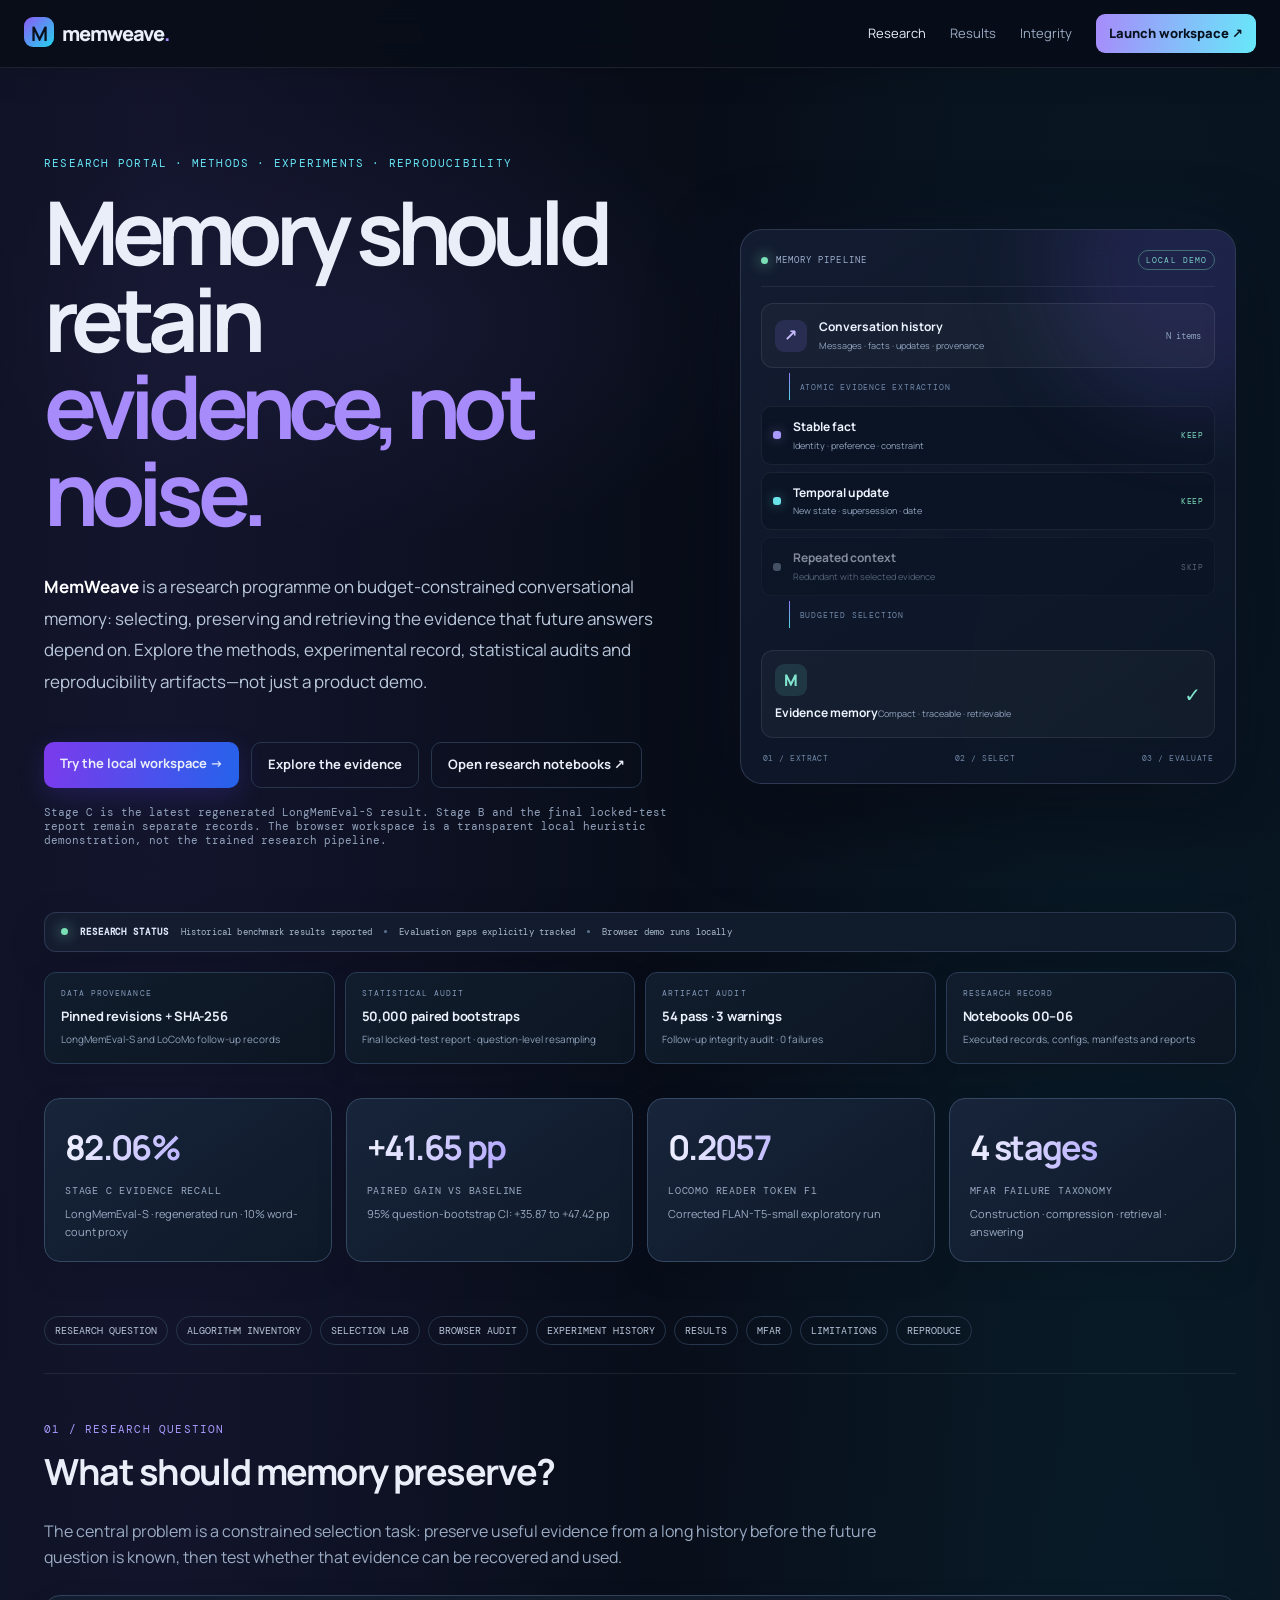
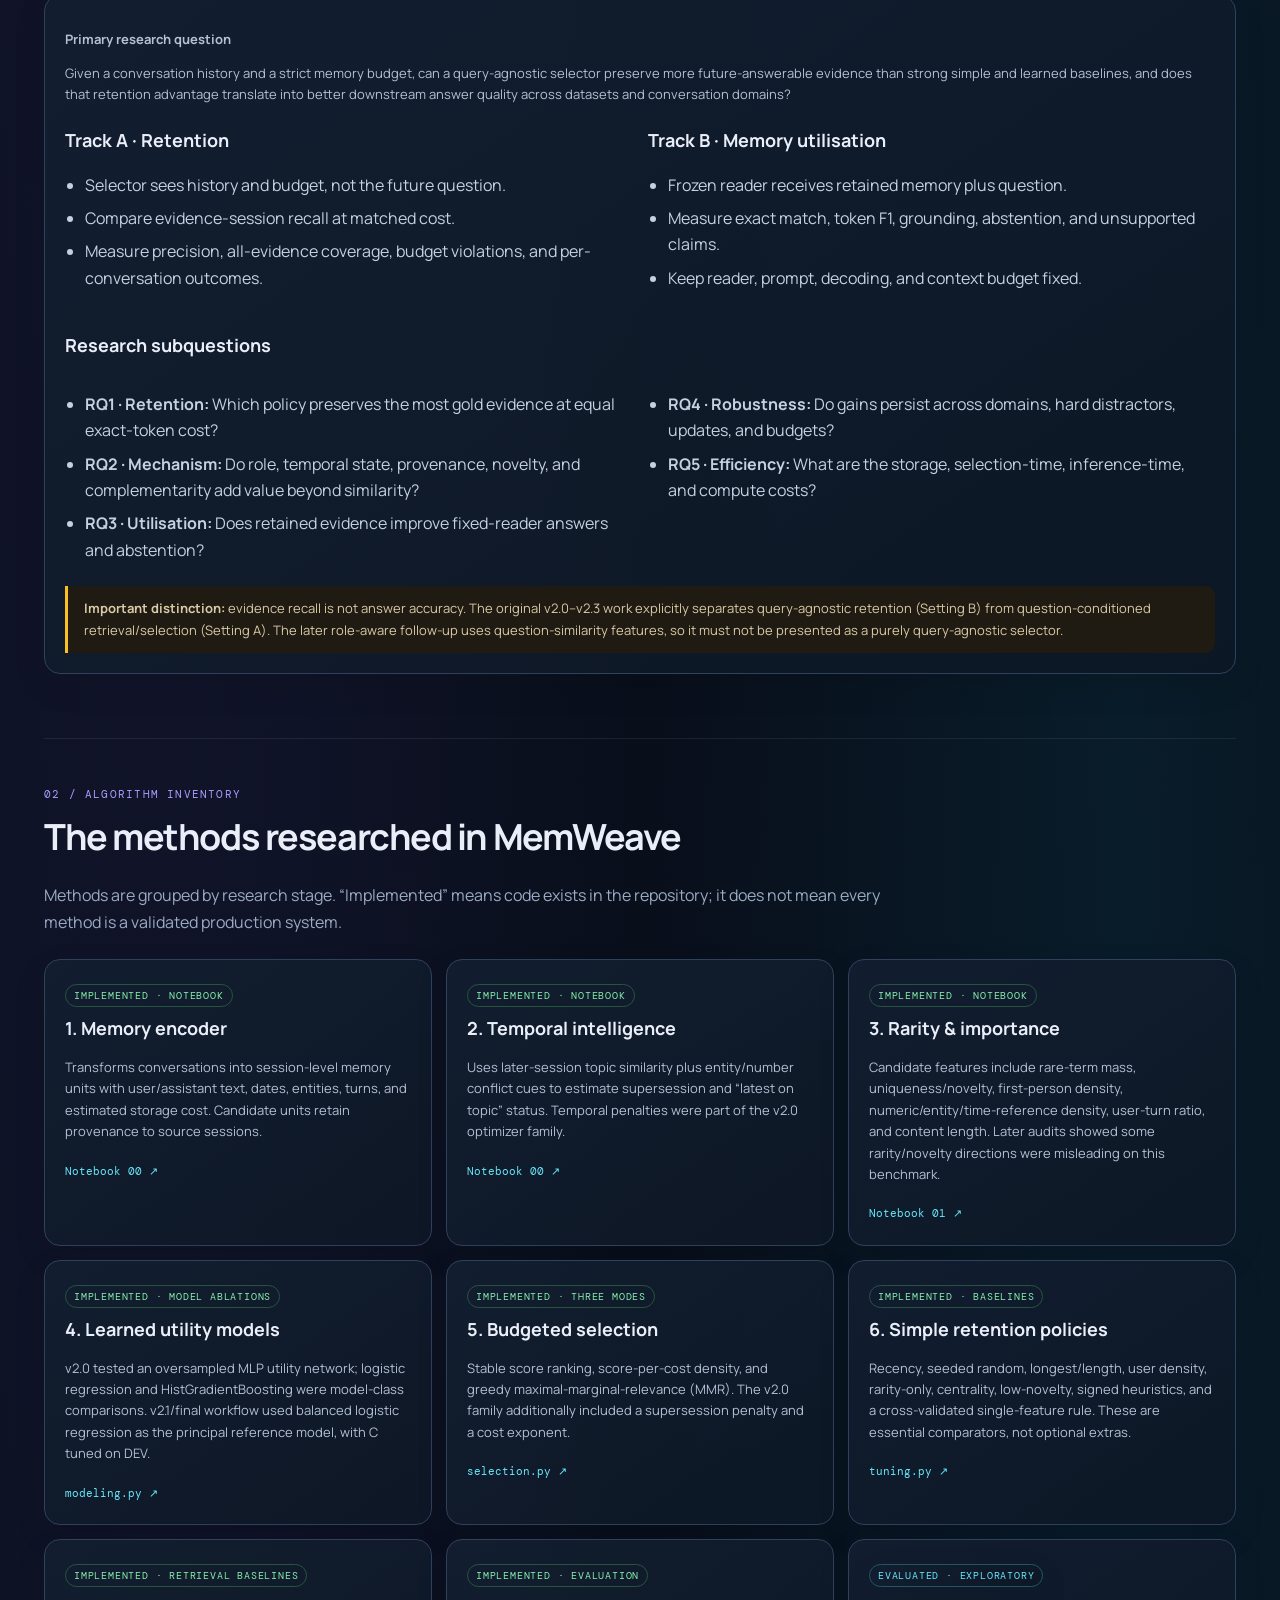
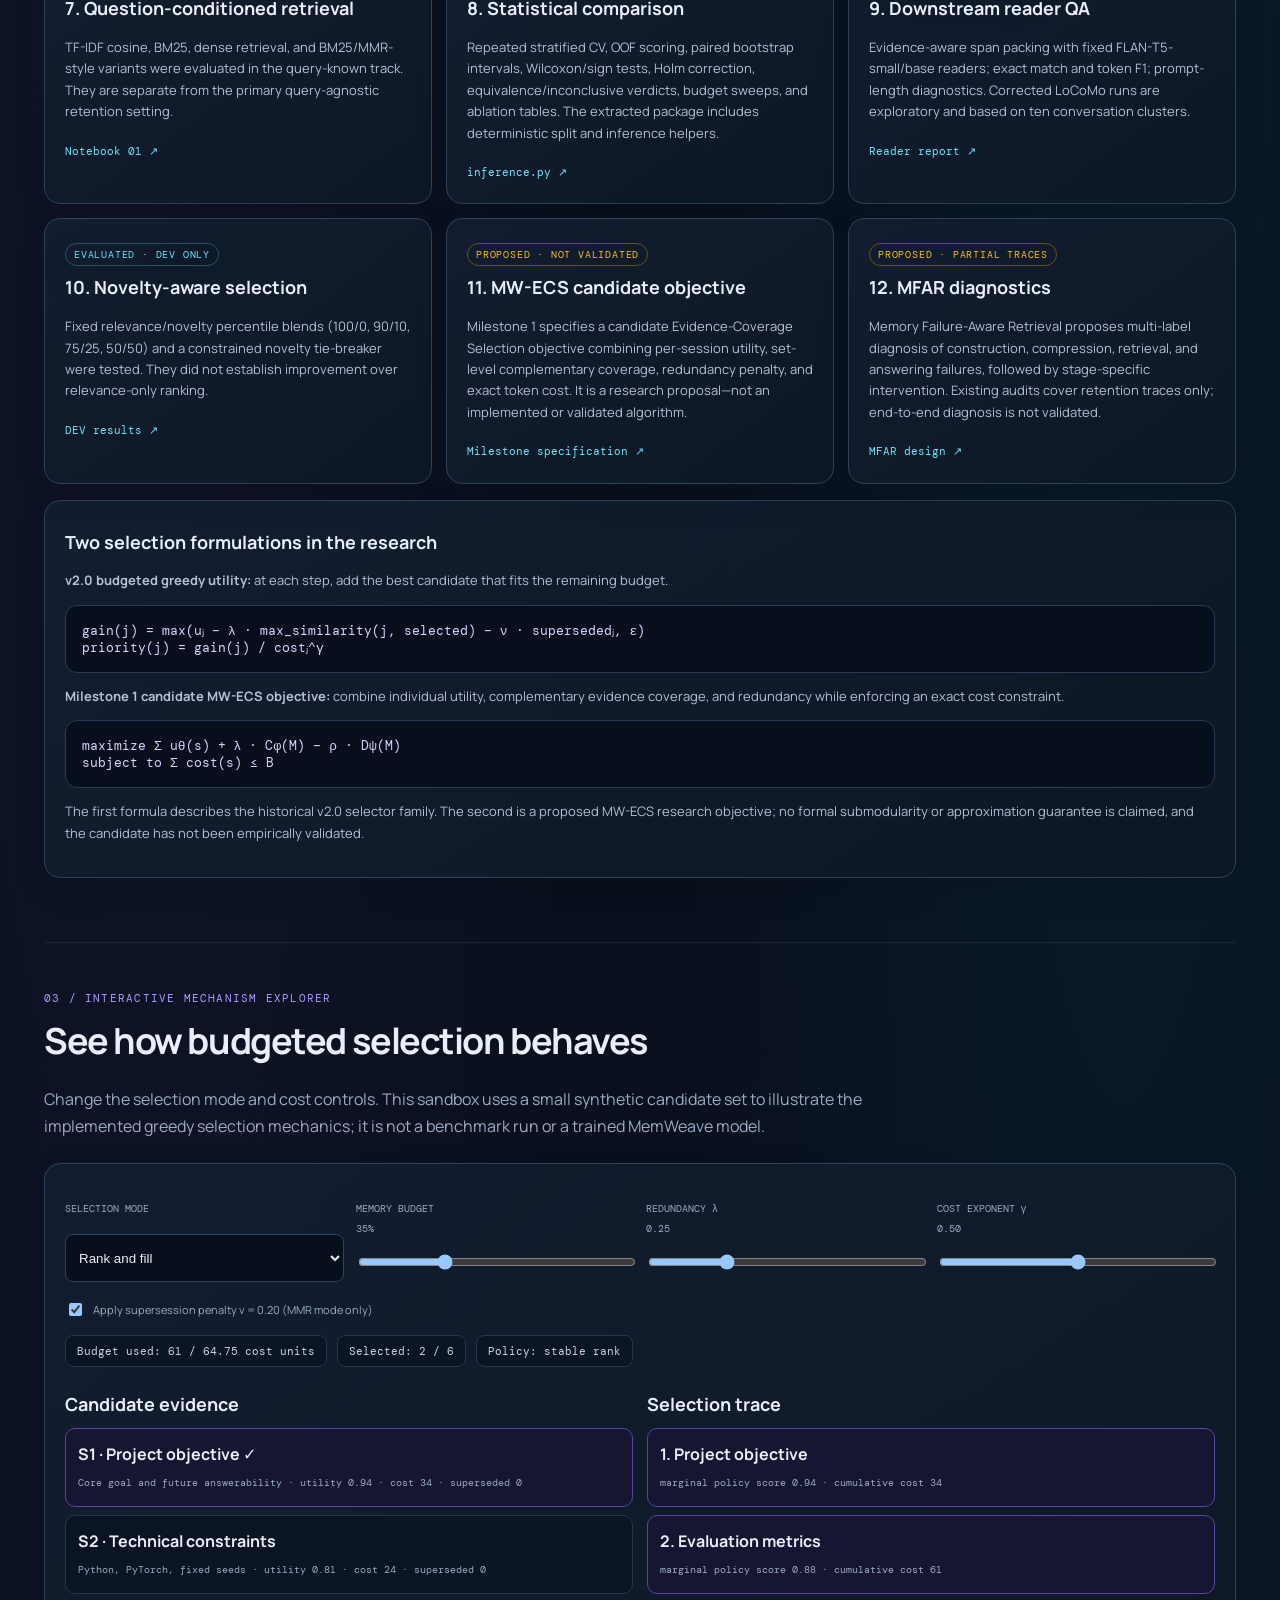
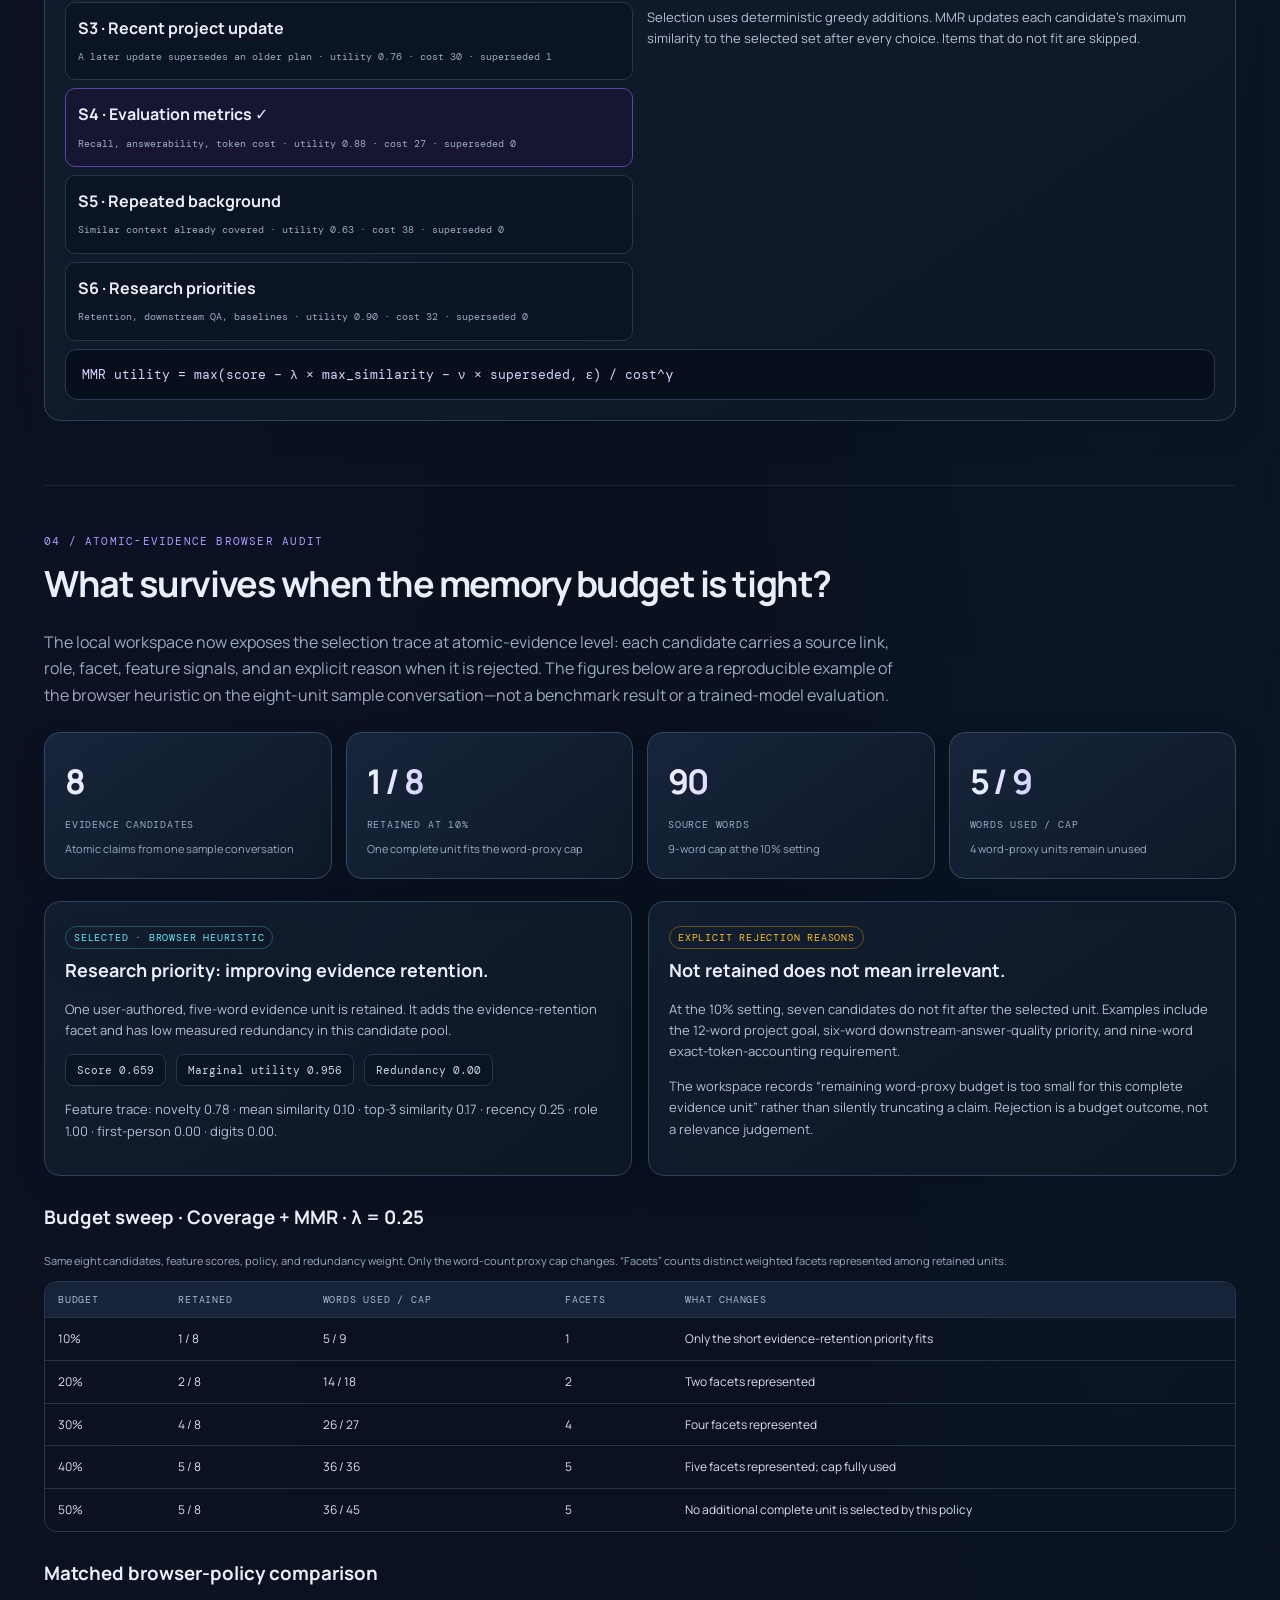
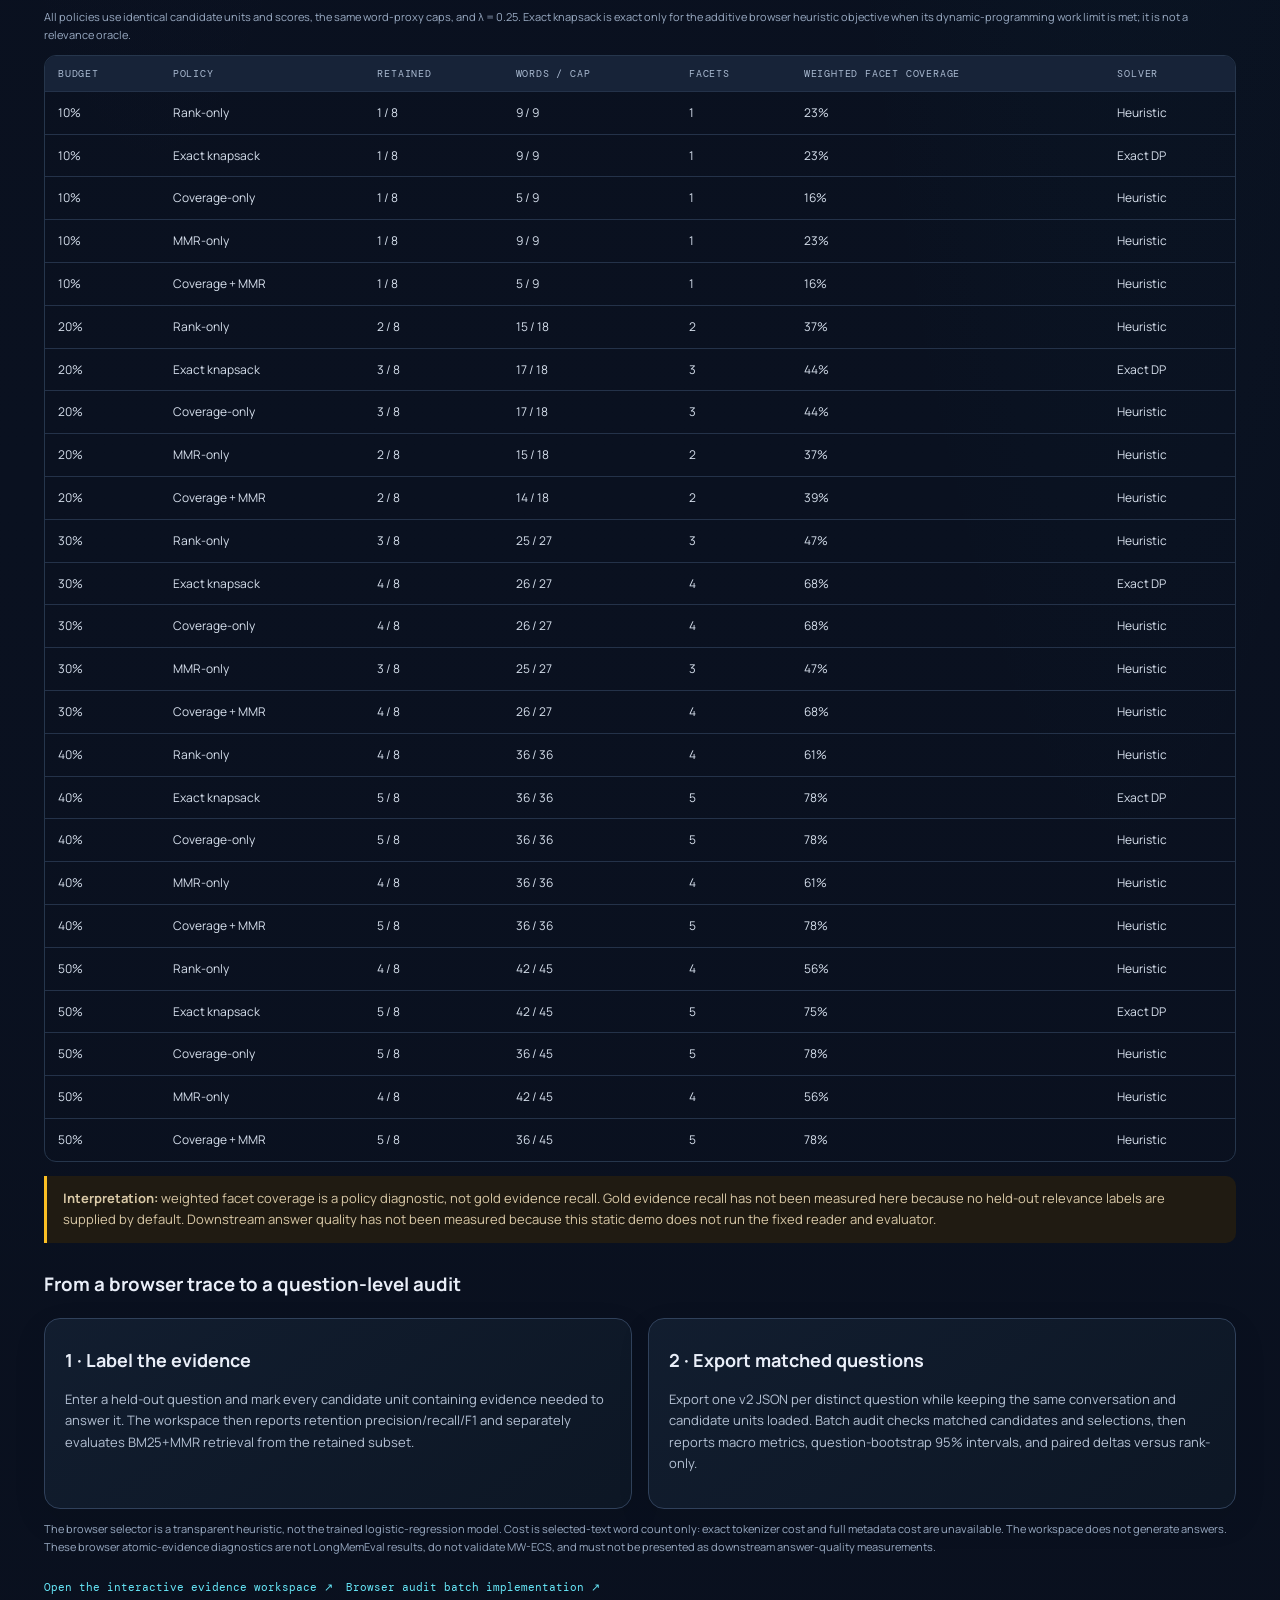
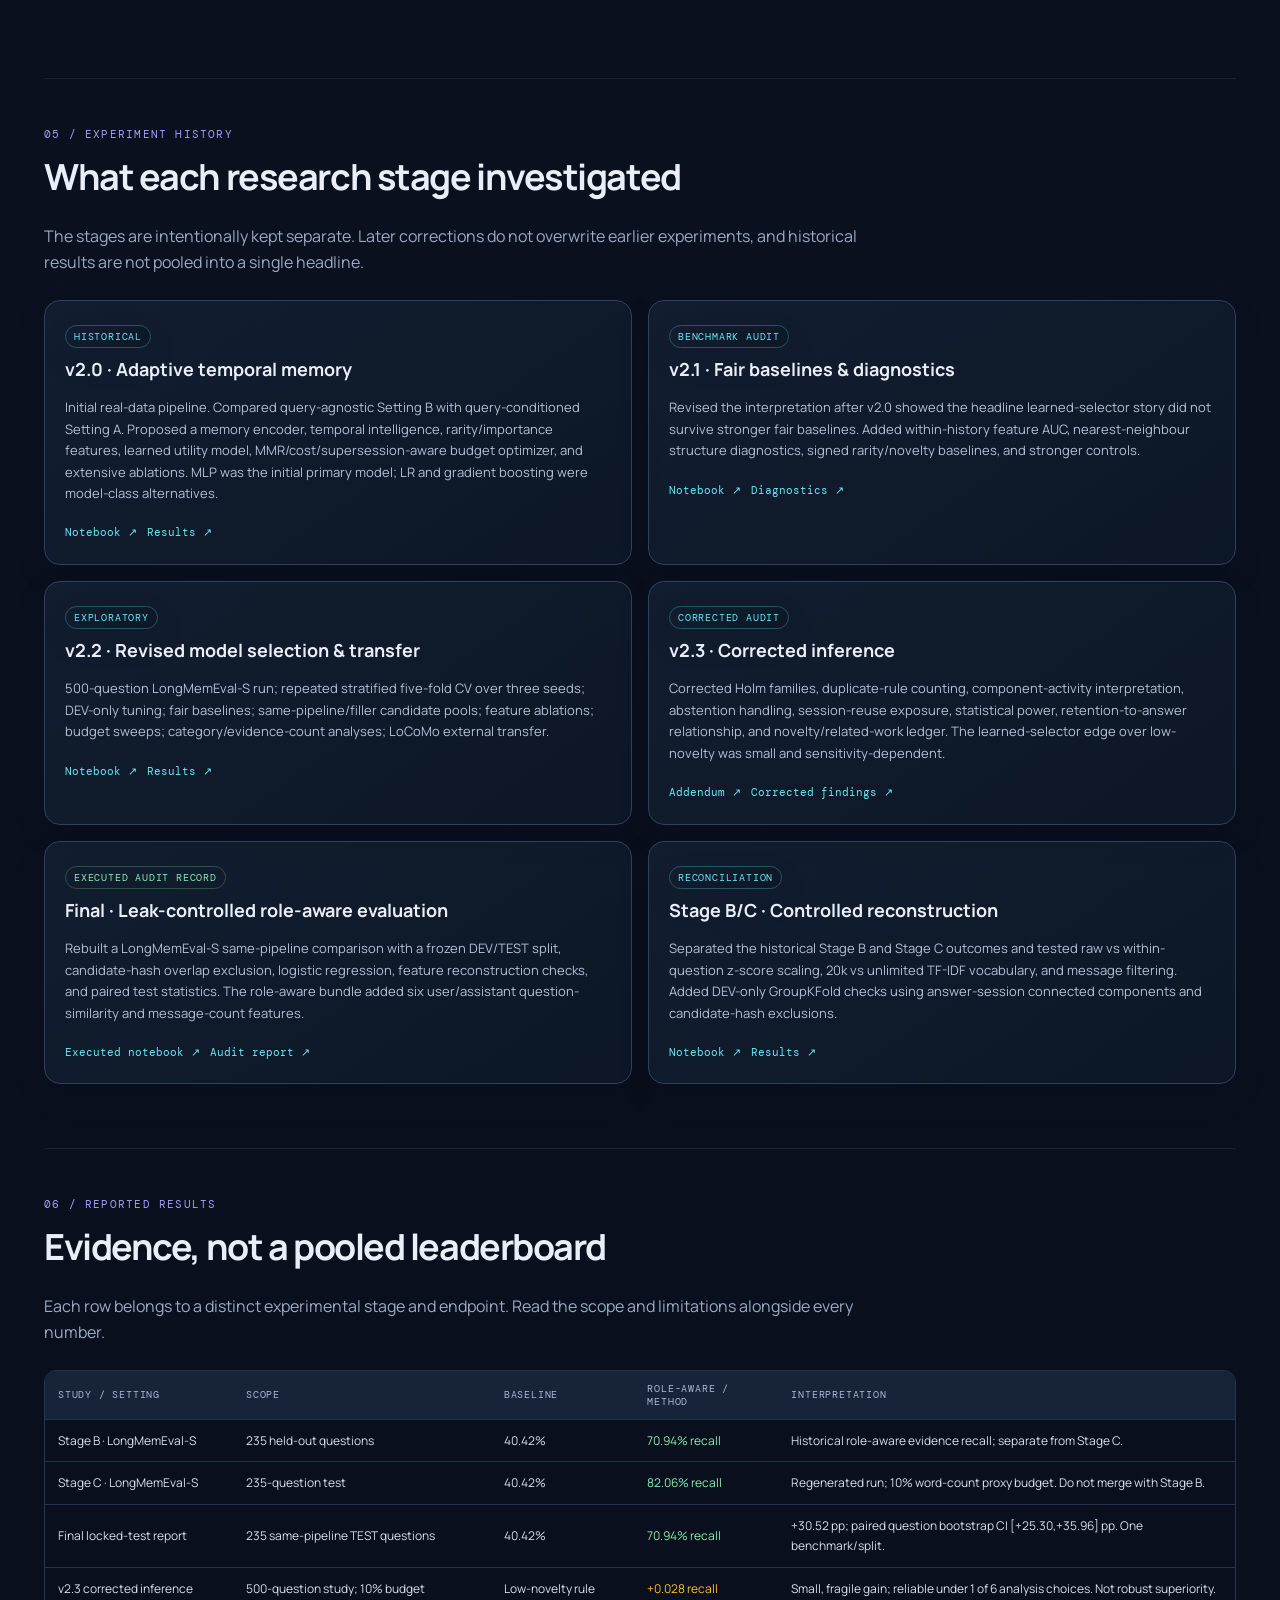
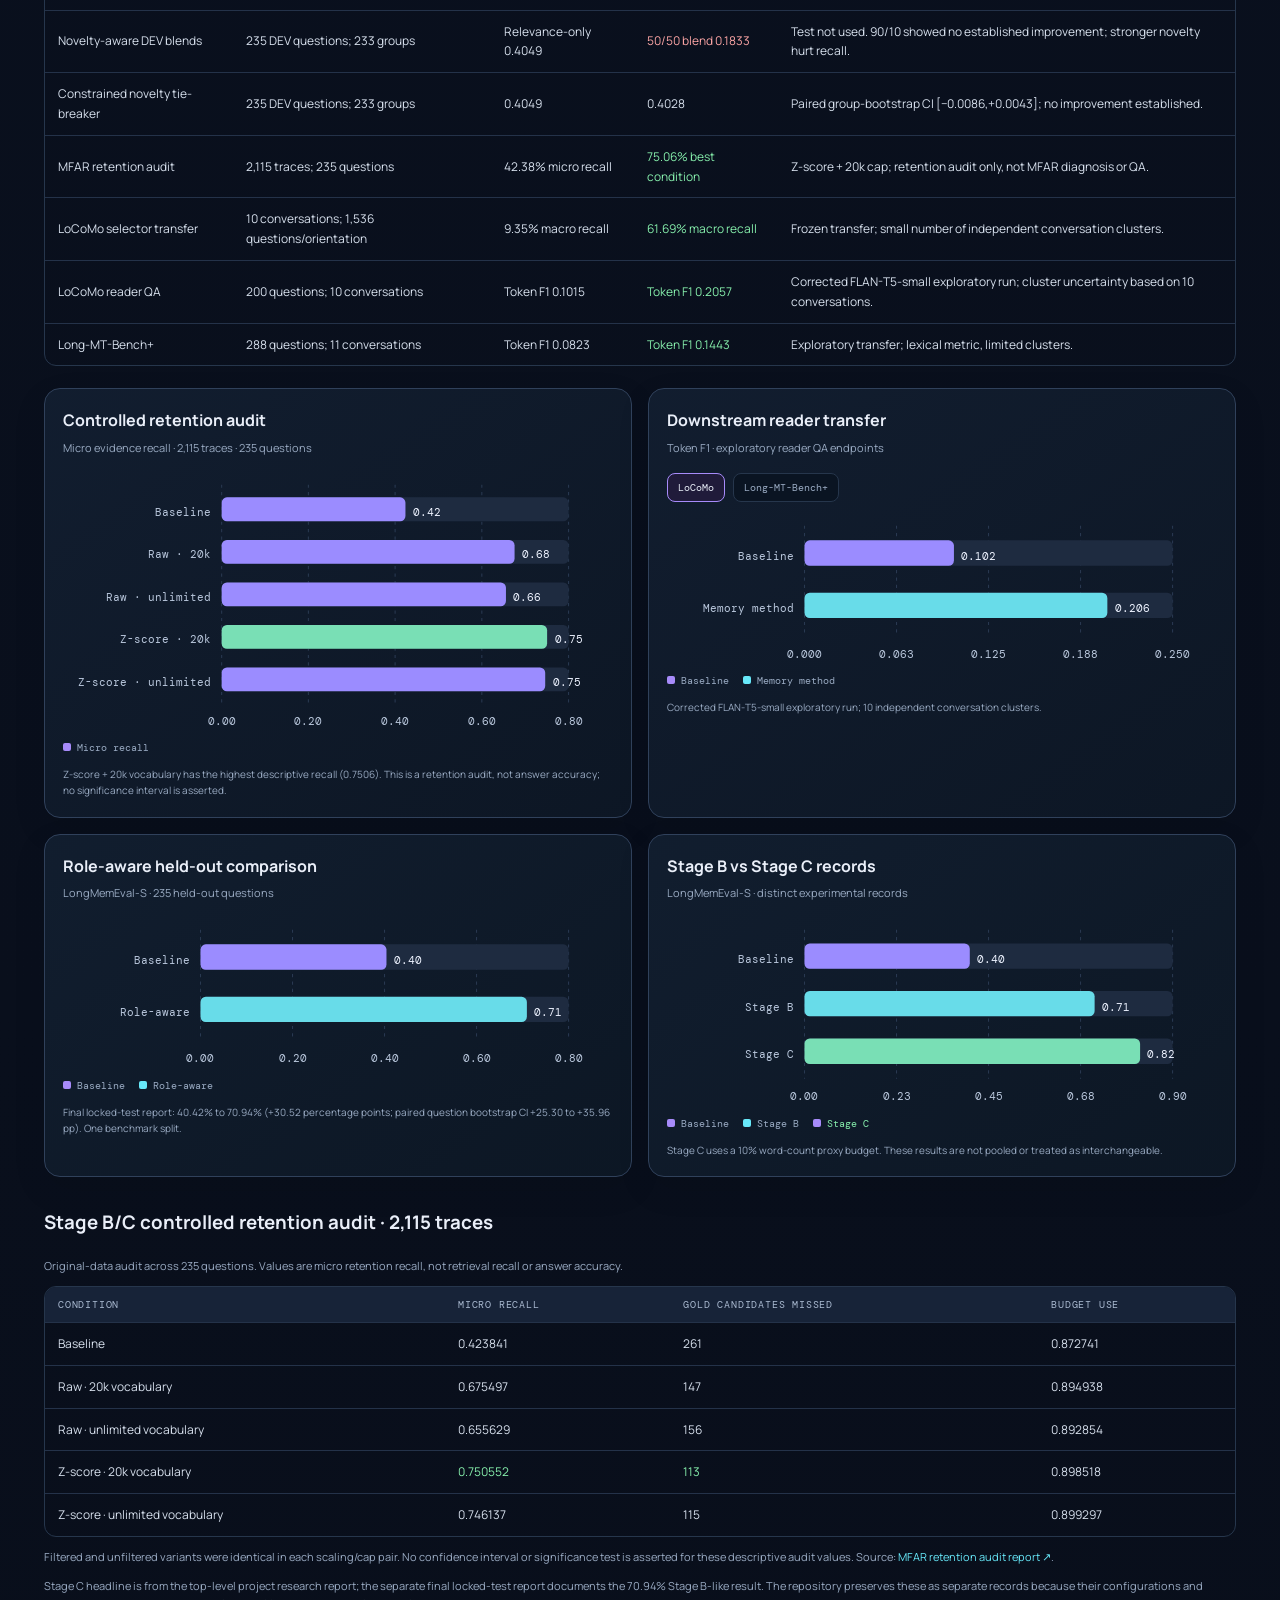
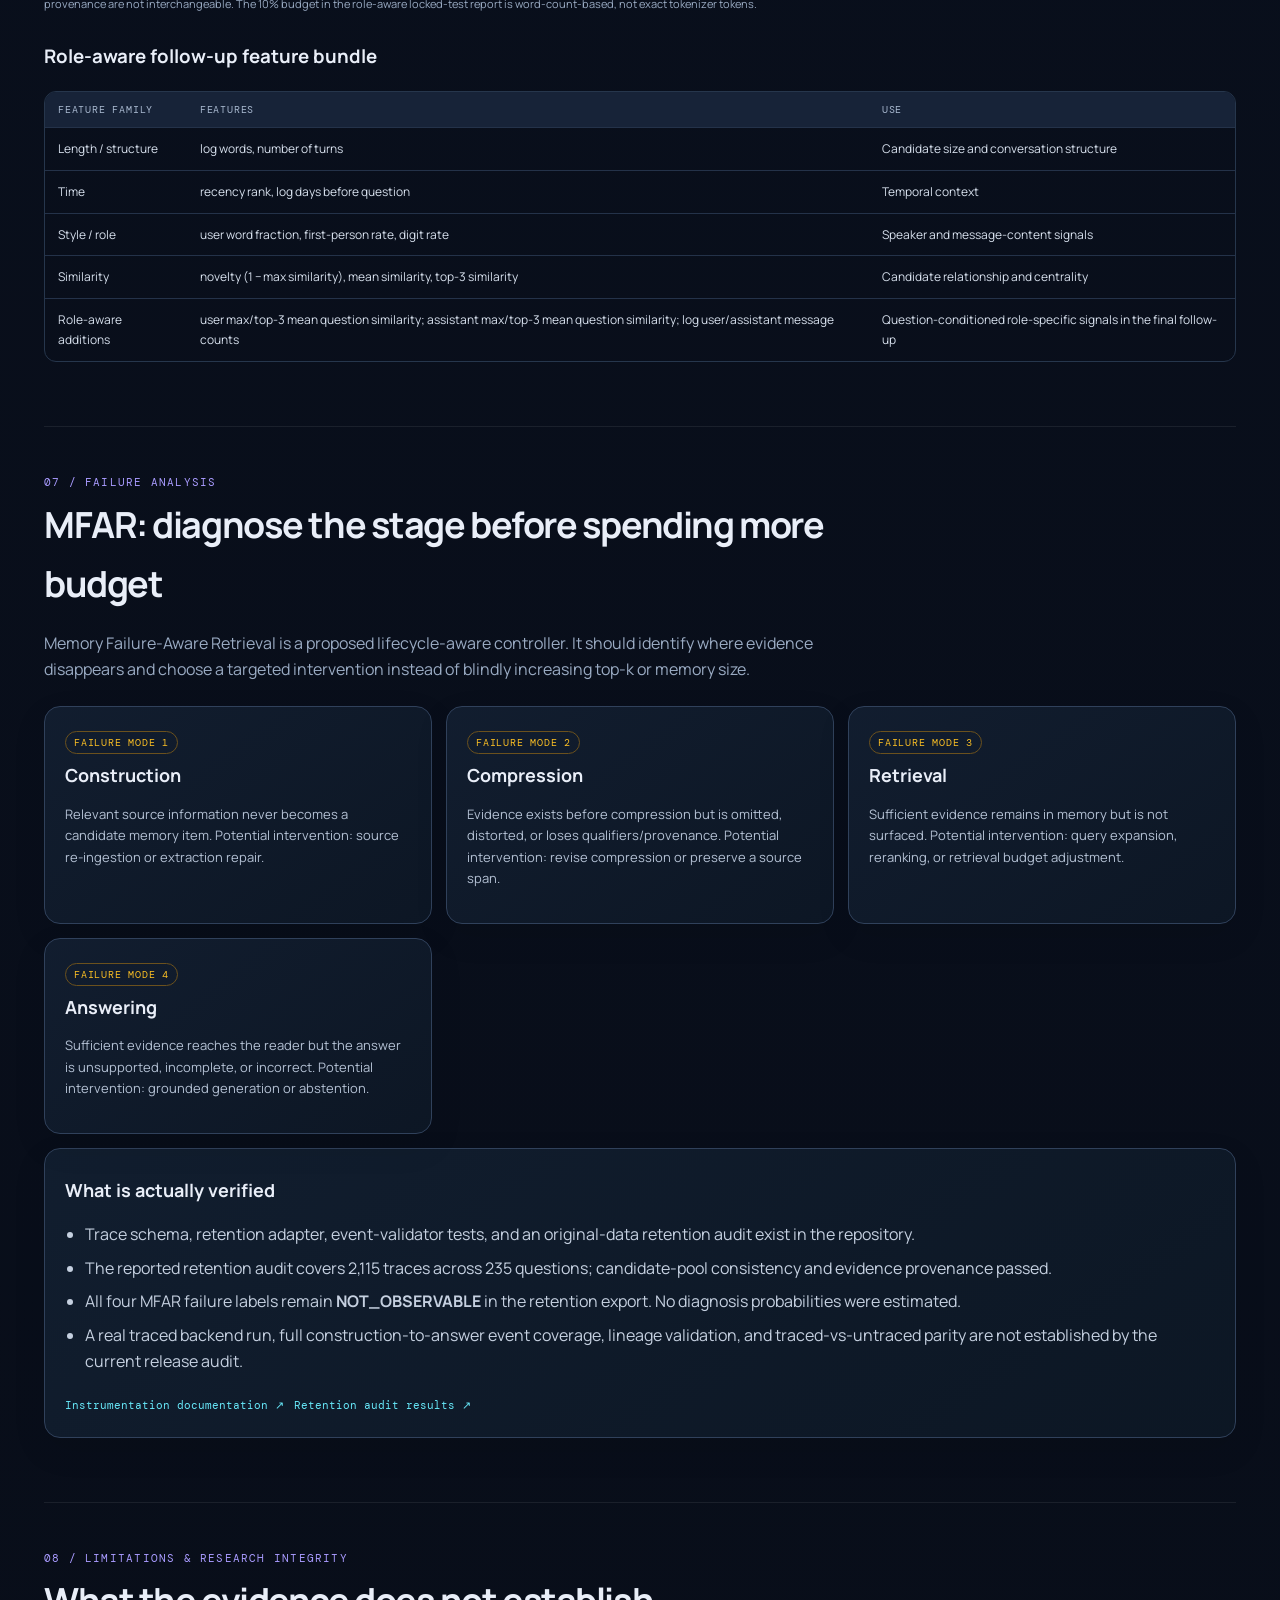
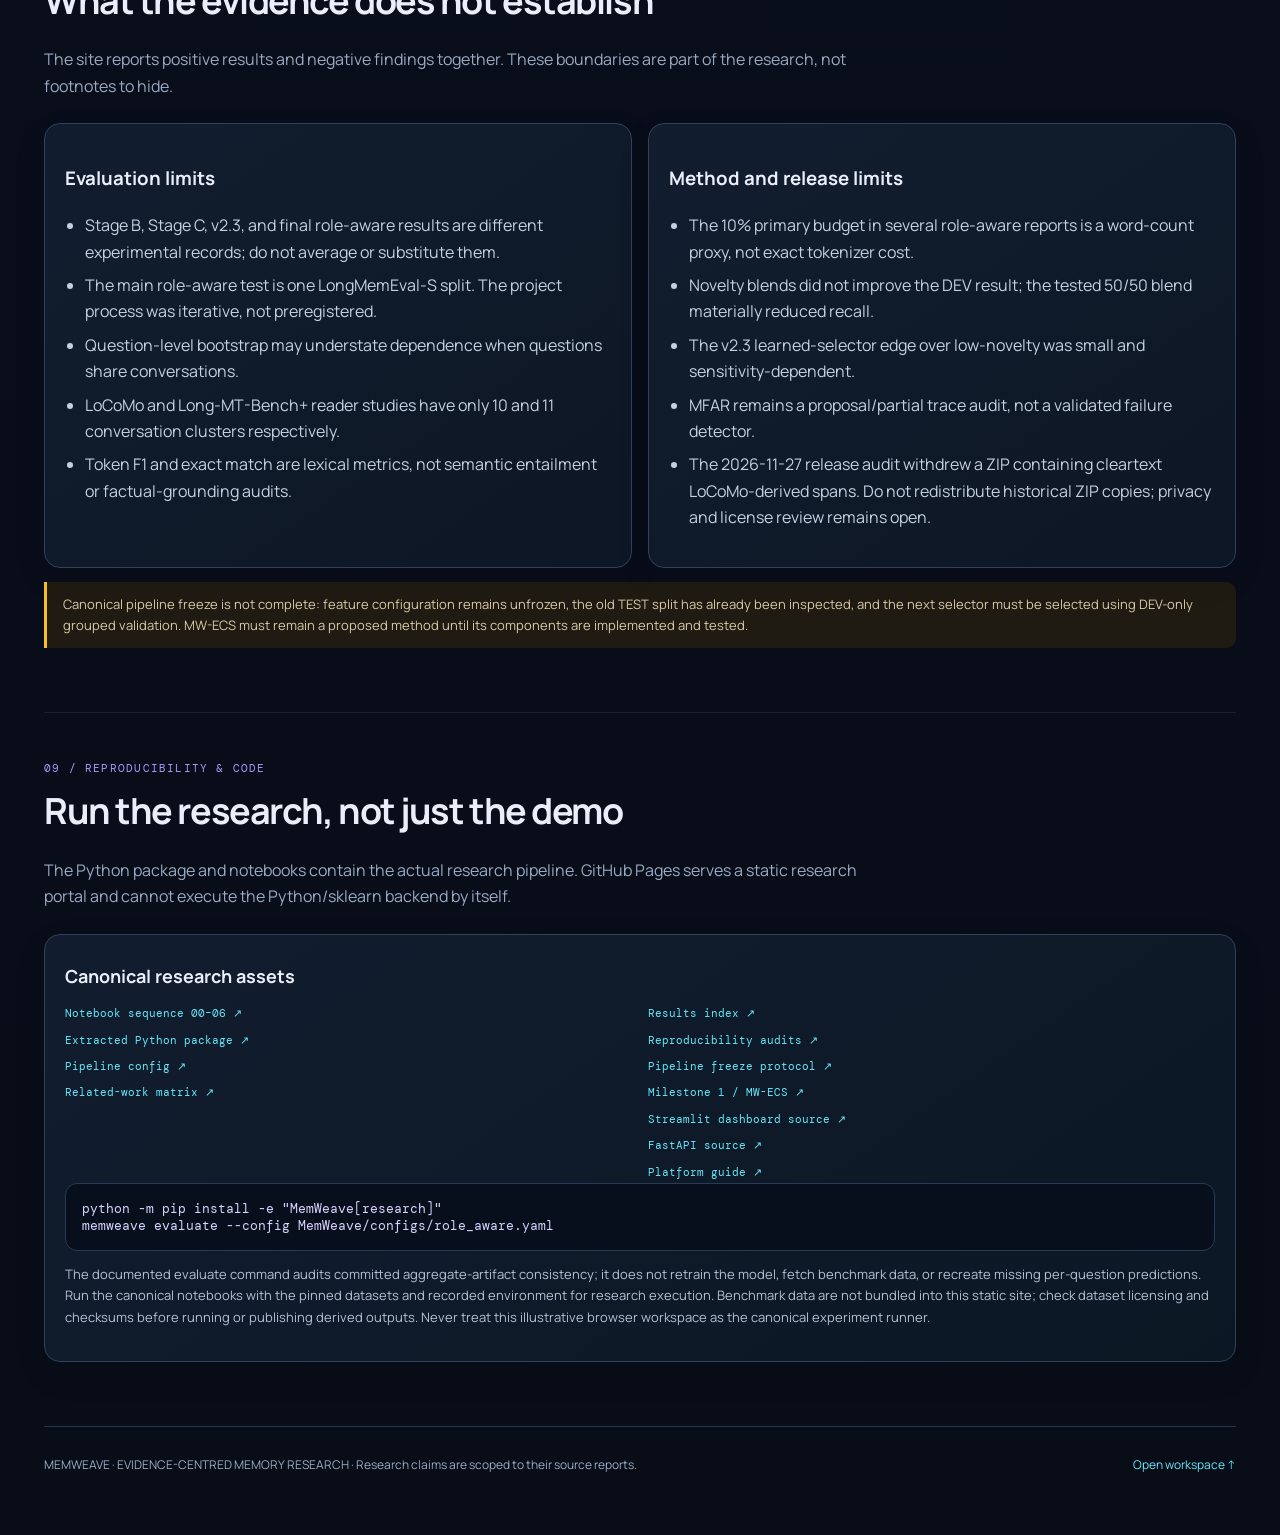
==== commit ed2241d6: "Keep root research portal in sync" ====
--- a/index.html
+++ b/index.html
@@ -3,7 +3,9 @@
 <head>
 <meta charset="utf-8"><meta name="viewport" content="width=device-width,initial-scale=1">
 <meta name="theme-color" content="#080d18">
-<meta name="description" content="MemWeave research: evidence-centred conversational memory, budgeted selection, LongMemEval results, downstream reader evaluation and reproducibility.">
+<meta name="description" content="MemWeave: an evidence-centred conversational memory research programme. Explore controlled LongMemEval results, cross-dataset transfer, reader QA, statistical audits and reproducibility artifacts.">
+<meta property="og:locale" content="en_US"><meta name="keywords" content="conversational memory, evidence retention, LongMemEval, LoCoMo, memory selection, research">
+<meta name="twitter:title" content="MemWeave — Evidence-centred conversational memory"><meta name="twitter:description" content="Research on retaining future-useful conversational evidence under constrained memory budgets.">
 <meta property="og:type" content="website">
 <meta property="og:title" content="MemWeave — Evidence-centred conversational memory">
 <meta property="og:description" content="Research on retaining future-useful conversational evidence under constrained memory budgets.">
@@ -46,6 +48,31 @@
 :target{scroll-margin-top:90px}
 @media(max-width:900px){.hero{grid-template-columns:1fr;max-width:760px;padding-top:58px}.hero>.eyebrow,.hero>h1,.hero>p:not(.hero-note),.hero>.hero-actions,.hero>.hero-note,.hero-visual{grid-column:1;grid-row:auto}.hero-visual{margin-top:30px;max-width:620px}.research-ribbon{margin-top:0}}
 @media(max-width:600px){.hero{padding:42px 0 34px}.hero h1{font-size:clamp(40px,12vw,56px)}.hero>p:not(.hero-note){font-size:15px}.hero-visual{padding:14px;border-radius:16px}.research-ribbon{font-size:8px;gap:8px}.top{padding:0 14px}.top nav{gap:10px}.top nav a{font-size:10px}}
+
+/* Research-portal showcase refinement */
+body{background:radial-gradient(ellipse at 12% 2%,#5643a526,transparent 32%),radial-gradient(ellipse at 88% 15%,#087f9220,transparent 30%),linear-gradient(180deg,#080d18 0%,#0a1120 48%,#080d18 100%)}
+.top{border-bottom-color:#ffffff16;box-shadow:0 8px 30px #0002}.brand{letter-spacing:-.055em}
+.hero{position:relative;padding-top:88px}.hero:before{content:"";position:absolute;z-index:-1;left:-8vw;top:36px;width:min(70vw,900px);height:440px;background:radial-gradient(ellipse,#6152b21b,transparent 68%);pointer-events:none}
+.hero h1{max-width:850px;font-size:clamp(48px,7.4vw,88px);letter-spacing:-.078em;line-height:.99}
+.hero>p:not(.hero-note){max-width:690px;font-size:17px;line-height:1.85;color:#b9c7db}
+.hero-visual{border-color:#52618170;background:linear-gradient(145deg,#141d32f2,#0b1524f5);box-shadow:0 30px 90px #0007,0 0 80px #7162df12;backdrop-filter:blur(16px)}
+.research-ribbon{border-color:#46557580;background:linear-gradient(100deg,#151c30,#0e1b2a);box-shadow:0 12px 36px #0003}
+.proof-strip{display:grid;grid-template-columns:repeat(4,minmax(0,1fr));gap:10px;margin:-14px 0 34px}
+.proof-strip>div{min-width:0;padding:15px 16px;border:1px solid #293b55;border-radius:12px;background:linear-gradient(145deg,#111d2d,#0c1522);box-shadow:0 10px 28px #0002}
+.proof-label{display:block;font:8px var(--mono);letter-spacing:.13em;color:#8298b8;margin-bottom:8px}
+.proof-strip strong{display:block;font-size:13px;letter-spacing:-.02em;color:#e8effa}
+.proof-strip small{display:block;font-size:10px;line-height:1.55;color:#8fa1ba;margin-top:5px}
+.stat{background:linear-gradient(145deg,#17243a,#0e1928);border-color:#344862}
+.stat strong{font-size:clamp(25px,3vw,34px);background:linear-gradient(100deg,#f0f3ff,#a99cff 68%,#6bdde8);background-clip:text;color:transparent}
+.section{border-top-color:#ffffff13}.section-head .kicker{color:#a99bff}
+.method,.panel,.audit,.viz-card{border-color:#30415b;background:linear-gradient(145deg,#121e30f2,#0d1725f2)}
+.method:hover,.viz-card:hover{border-color:#5b6c91;transform:translateY(-2px);transition:transform .2s ease,border-color .2s ease}
+table tbody tr:hover td{background:#ffffff06}
+a:focus-visible,button:focus-visible,input:focus-visible,select:focus-visible{outline:2px solid #8be5ef;outline-offset:3px}
+@media(max-width:900px){.proof-strip{grid-template-columns:repeat(2,minmax(0,1fr))}.hero{padding-top:58px}}
+@media(max-width:600px){.hero h1{font-size:clamp(42px,12vw,60px)}.hero>p:not(.hero-note){font-size:14px}.proof-strip{grid-template-columns:1fr 1fr;gap:7px}.proof-strip>div{padding:12px}.proof-strip strong{font-size:11px}.proof-strip small{font-size:9px}}
+@media(prefers-reduced-motion:reduce){html{scroll-behavior:auto}*,*:before,*:after{transition:none!important;animation:none!important}}
+
 </style>
 </head>
 <body>
@@ -54,9 +81,9 @@
 <main class="wrap" id="main-content">
 <section class="hero">
 <div class="eyebrow">RESEARCH PORTAL · METHODS · EXPERIMENTS · REPRODUCIBILITY</div>
-<h1>Keep the evidence.<br><span style="color:var(--purple)">Not just the conversation.</span></h1>
-<p><strong>MemWeave</strong> investigates how conversational systems can preserve evidence that supports unknown future questions when memory is constrained. This portal brings the project's algorithm families, benchmark stages, implementation status, results, and limitations into one place.</p>
-<div class="hero-actions"><a class="btn primary" href="./workspace.html">Try the local workspace →</a><a class="btn" href="#results">Explore the evidence</a><a class="btn" href="https://github.com/tishaaaaaaaaa5-sketch/memweavee/tree/main/MemWeave/notebooks" target="_blank" rel="noreferrer">Open research notebooks ↗</a></div><p class="hero-note">Stage C is the latest reported LongMemEval-S result; Stage B and the final locked-test report remain separate historical records. The browser demo stores data locally and uses a transparent heuristic baseline—not the trained research selector.</p>
+<h1>Memory should retain<br><span style="color:var(--purple)">evidence, not noise.</span></h1>
+<p><strong>MemWeave</strong> is a research programme on budget-constrained conversational memory: selecting, preserving and retrieving the evidence that future answers depend on. Explore the methods, experimental record, statistical audits and reproducibility artifacts—not just a product demo.</p>
+<div class="hero-actions"><a class="btn primary" href="./workspace.html">Try the local workspace →</a><a class="btn" href="#results">Explore the evidence</a><a class="btn" href="https://github.com/tishaaaaaaaaa5-sketch/memweavee/tree/main/MemWeave/notebooks" target="_blank" rel="noreferrer">Open research notebooks ↗</a></div><p class="hero-note">Stage C is the latest regenerated LongMemEval-S result. Stage B and the final locked-test report remain separate records. The browser workspace is a transparent local heuristic demonstration, not the trained research pipeline.</p>
 <div class="hero-visual" aria-label="Illustration of the MemWeave evidence pipeline">
  <div class="visual-top"><span><i></i> MEMORY PIPELINE</span><span class="visual-live">LOCAL DEMO</span></div>
  <div class="visual-source"><span class="node-icon">↗</span><div><b>Conversation history</b><small>Messages · facts · updates · provenance</small></div><span class="node-count">N items</span></div>
@@ -72,9 +99,15 @@
 </div>
 </section>
 <div class="research-ribbon"><span class="ribbon-dot"></span><b>RESEARCH STATUS</b><span>Historical benchmark results reported</span><i></i><span>Evaluation gaps explicitly tracked</span><i></i><span>Browser demo runs locally</span></div>
+<div class="proof-strip" aria-label="Research provenance summary">
+ <div><span class="proof-label">DATA PROVENANCE</span><strong>Pinned revisions + SHA-256</strong><small>LongMemEval-S and LoCoMo follow-up records</small></div>
+ <div><span class="proof-label">STATISTICAL AUDIT</span><strong>50,000 paired bootstraps</strong><small>Final locked-test report · question-level resampling</small></div>
+ <div><span class="proof-label">ARTIFACT AUDIT</span><strong>54 pass · 3 warnings</strong><small>Follow-up integrity audit · 0 failures</small></div>
+ <div><span class="proof-label">RESEARCH RECORD</span><strong>Notebooks 00–06</strong><small>Executed records, configs, manifests and reports</small></div>
+</div>
 <div class="grid">
-<div class="stat"><strong>0.8206</strong><span>Stage C evidence recall</span><small>LongMemEval-S · 235-question test · 10% word-count proxy</small></div>
-<div class="stat"><strong>+41.65 pp</strong><span>Stage C gain vs baseline</span><small>Paired-question bootstrap 95% CI: +35.87 to +47.42 pp</small></div>
+<div class="stat"><strong>82.06%</strong><span>Stage C evidence recall</span><small>LongMemEval-S · regenerated run · 10% word-count proxy</small></div>
+<div class="stat"><strong>+41.65 pp</strong><span>Paired gain vs baseline</span><small>95% question-bootstrap CI: +35.87 to +47.42 pp</small></div>
 <div class="stat"><strong>0.2057</strong><span>LoCoMo reader token F1</span><small>Corrected FLAN-T5-small exploratory run</small></div>
 <div class="stat"><strong>4 stages</strong><span>MFAR failure taxonomy</span><small>Construction · compression · retrieval · answering</small></div>
 </div>
